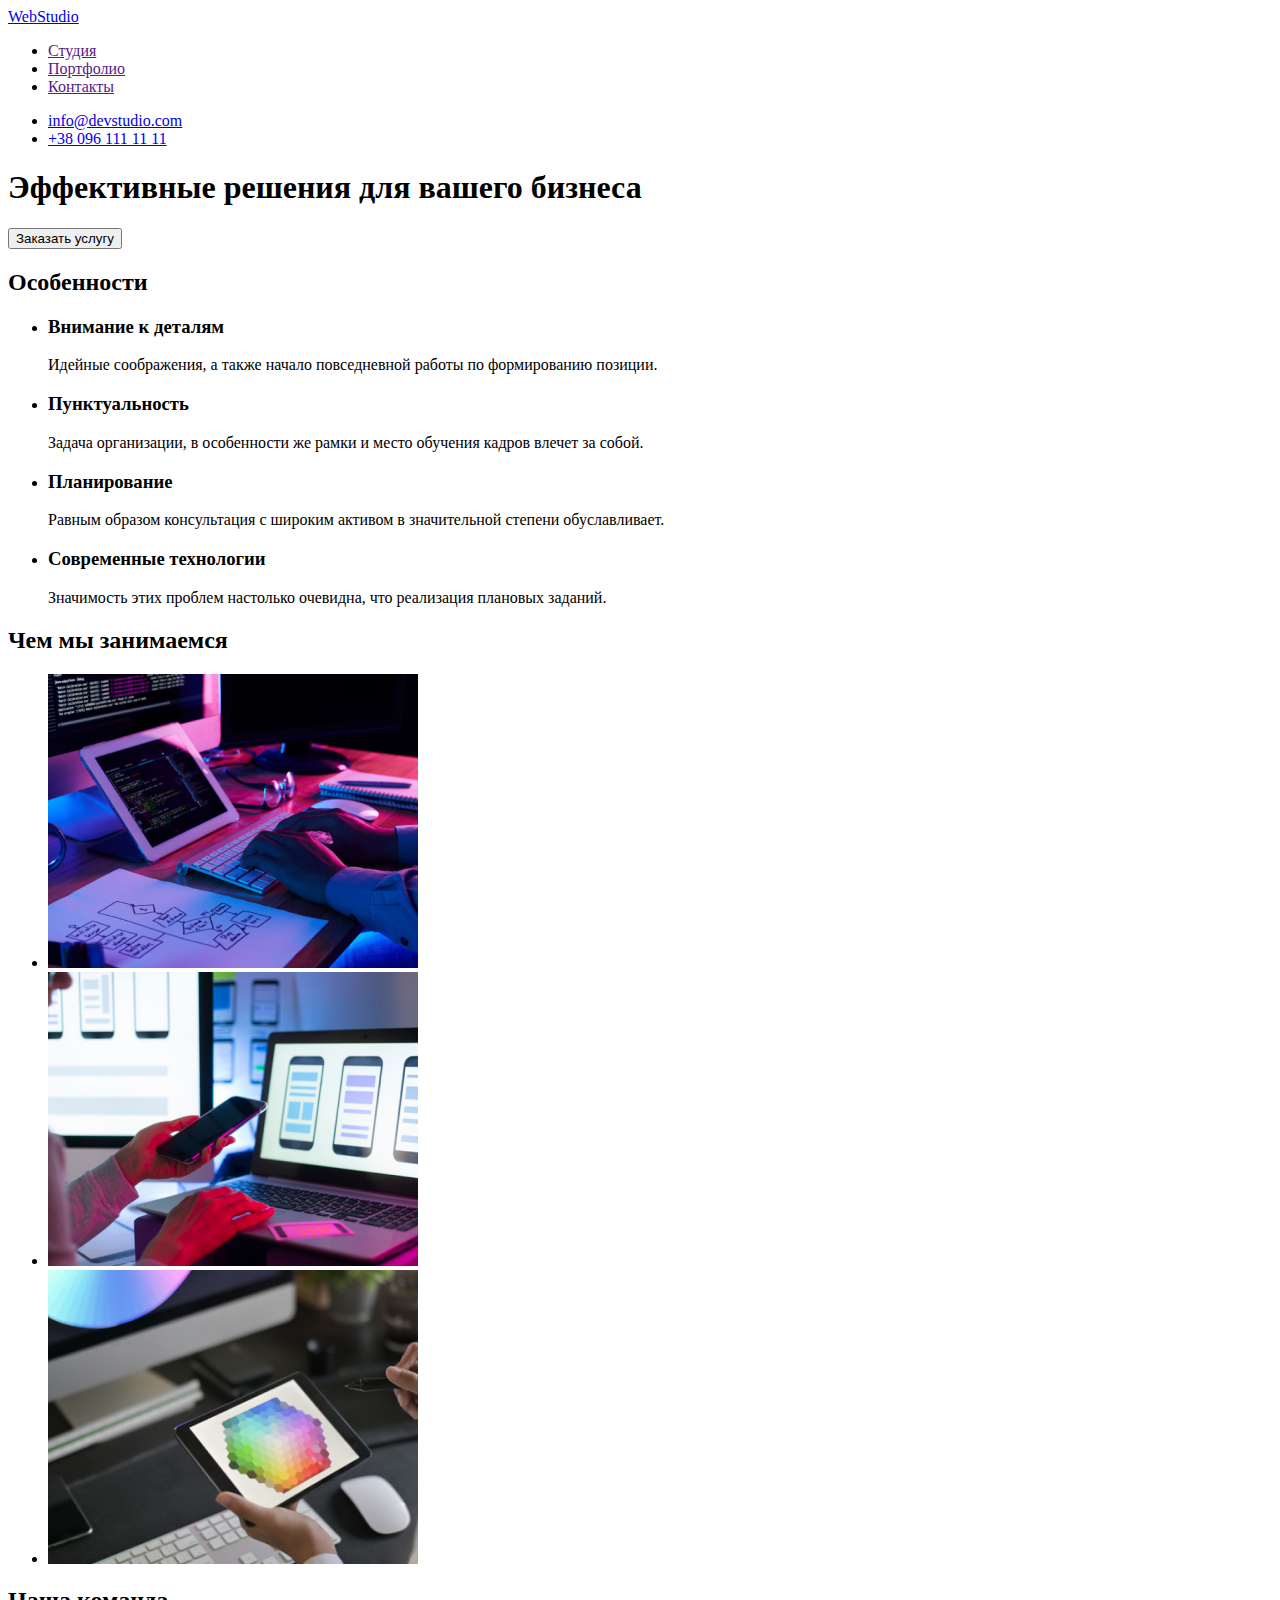
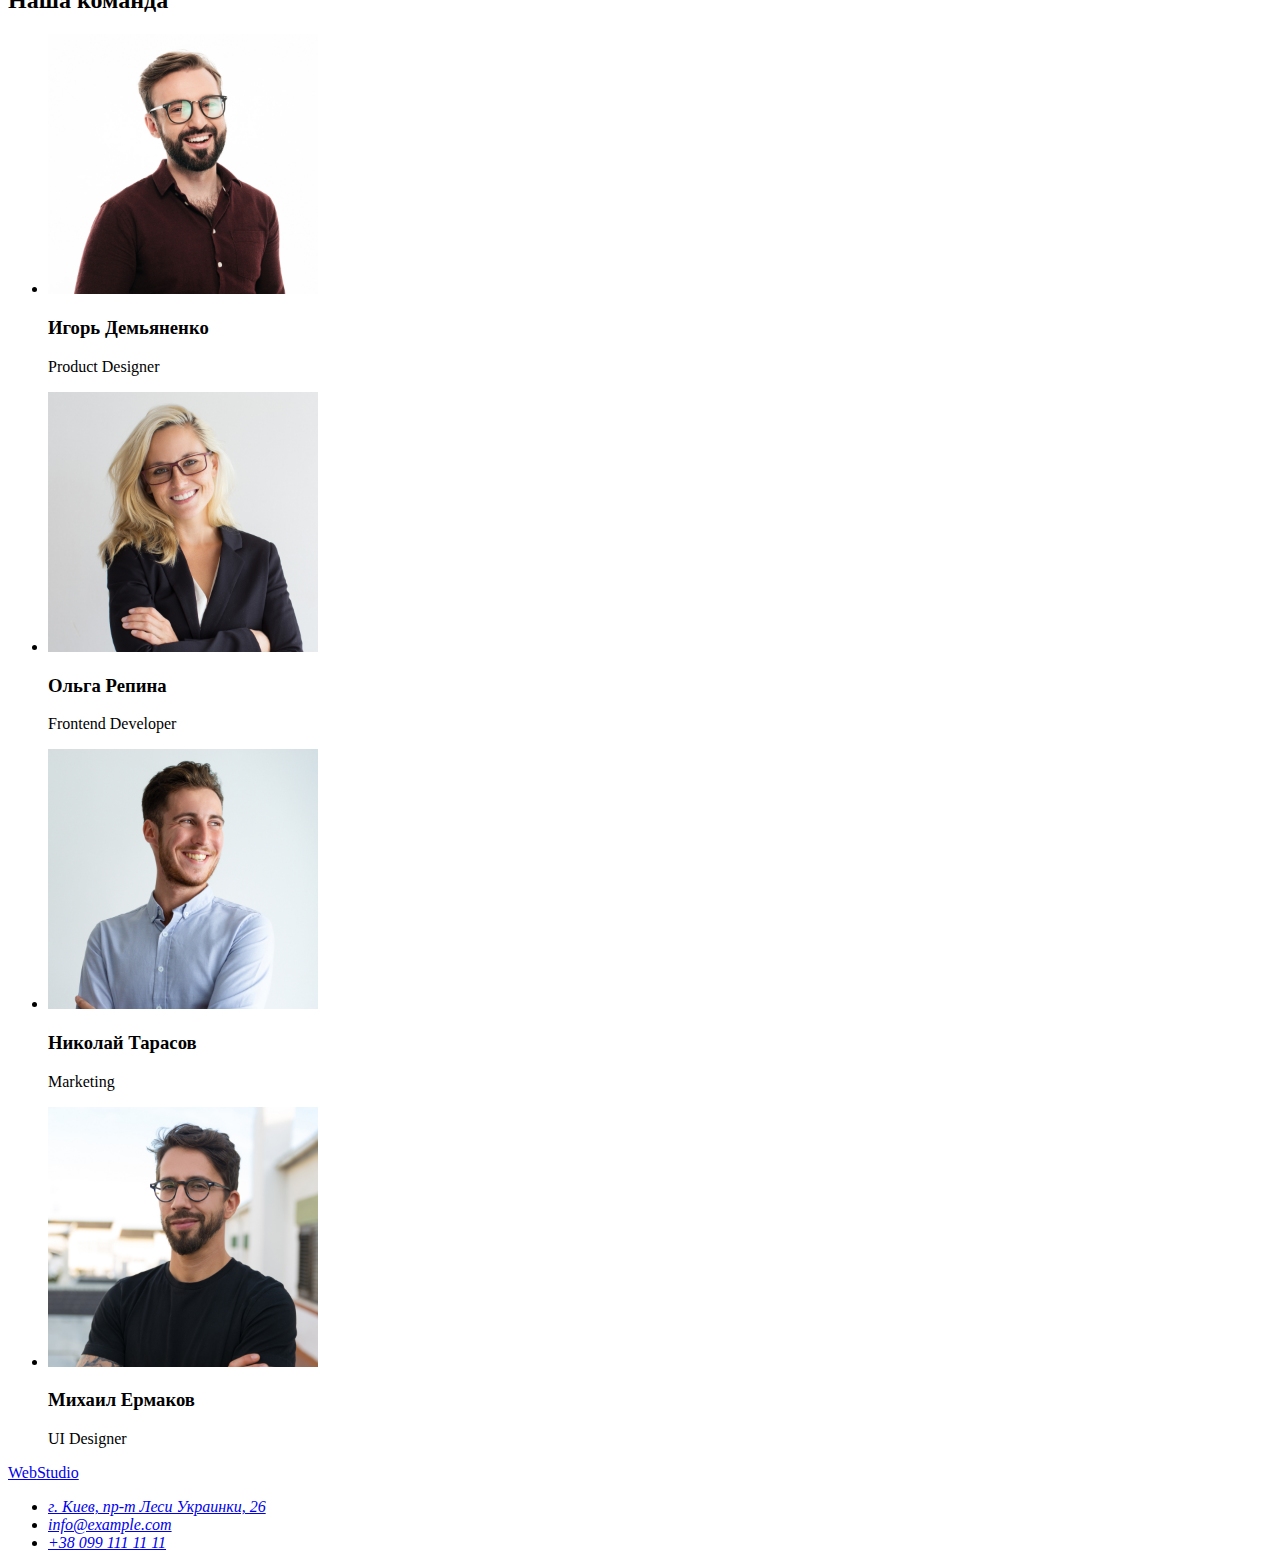
==== index.html @ efbd36a2 "hw-01" ====
<!DOCTYPE html>
<html lang="ru">
  <head>
    <meta charset="UTF-8" />
    <meta name="viewport" content="width=device-width, initial-scale=1.0" />
    <title lang="en">WebStudio</title>
  </head>
  <body>
    <!--Шапка сайта-->
    <header>
      <nav>
        <a href="./index.html" title="Логотип компании" aria-label="логотип студии" lang="en"><span>Web</span>Studio</a>

        <ul>
          <li><a href="">Студия</a></li>
          <li><a href="">Портфолио</a></li>
          <li><a href="">Контакты</a></li>
        </ul>
      </nav>

      <ul>
        <li><a href="mailto:info@devstudio.com">info@devstudio.com</a></li>
        <li><a href="tel:+380961111111">+38 096 111 11 11</a></li>
      </ul>
    </header>

    <!--Основной контент-->
    <main>
      <!--Приветствие-->
      <section>
        <h1>Эффективные решения для вашего бизнеса</h1>
        <button type="button">Заказать услугу</button>
      </section>

      <!--Особенности-->
      <section>
        <h2>Особенности</h2>
        <ul>
          <li>
            <h3>Внимание к деталям</h3>
            <p>Идейные соображения, а также начало повседневной работы по формированию позиции.</p>
          </li>
          <li>
            <h3>Пунктуальность</h3>
            <p>Задача организации, в особенности же рамки и место обучения кадров влечет за собой.</p>
          </li>
          <li>
            <h3>Планирование</h3>
            <p>Равным образом консультация с широким активом в значительной степени обуславливает.</p>
          </li>
          <li>
            <h3>Современные технологии</h3>
            <p>Значимость этих проблем настолько очевидна, что реализация плановых заданий.</p>
          </li>
        </ul>
      </section>

      <!--Чем мы занимаемся-->
      <section>
        <h2>Чем мы занимаемся</h2>

        <ul>
          <li>
            <img src="./images/box-1.jpg" title="Програмирование" alt="Фото програмирование" width="370" height="294" />
          </li>

          <li>
            <img src="./images/box-2.jpg" title="Разработка мобильних приложений" alt="Фото мобильние приложения" width="370" height="294" />
          </li>

          <li>
            <img src="./images/box-3.jpg" title="Разработка дизайну приложений" alt="Фото дизайн приложений" width="370" height="294" />
          </li>
        </ul>
      </section>
      <!--Наша команда-->
      <section>
        <h2>Наша команда</h2>
        <ul>
          <li>
            <img
              src="./images/img-1.jpg"
              title="Игорь Демьяненко"
              alt="Фото Игорь Демьяненко"
              aria-label="Игорь Демьяненко"
              width="270"
              height="260"
            />

            <h3>Игорь Демьяненко</h3>
            <p lang="en">Product Designer</p>
          </li>

          <li>
            <img src="./images/img-2.jpg" title="Ольга Репина" alt="Фото Ольга Репина" aria-label="Ольга Репина" width="270" height="260" />
            <h3>Ольга Репина</h3>
            <p lang="en">Frontend Developer</p>
          </li>

          <li>
            <img src="./images/img-3.jpg" title="Николай Тарасов" alt="Фото Николай Тарасов" aria-label="Николай Тарасов" width="270" height="260" />
            <h3>Николай Тарасов</h3>
            <p lang="en">Marketing</p>
          </li>

          <li>
            <img src="./images/img-4.jpg" title="Михаил Ермаков" alt="Фото Михаил Ермаков" aria-label="Михаил Ермаков" width="270" height="260" />
            <h3>Михаил Ермаков</h3>
            <p lang="en">UI Designer</p>
          </li>
        </ul>
      </section>
    </main>

    <!--Подвал-->
    <footer>
      <a href="./index.html" title="Логотип компании" aria-label="логотип студии" lang="en"><span>Web</span>Studio</a>

      <address>
        <ul>
          <li>
            <a href="https://goo.gl/maps/MZd4GbBzznk5j25o9" target="_blank"> г. Киев, пр-т Леси Украинки, 26</a>
          </li>
          <li><a href="mailto:info@example.com">info@example.com</a></li>
          <li><a href="tel:+380991111111">+38 099 111 11 11</a></li>
        </ul>
      </address>
    </footer>
  </body>
</html>
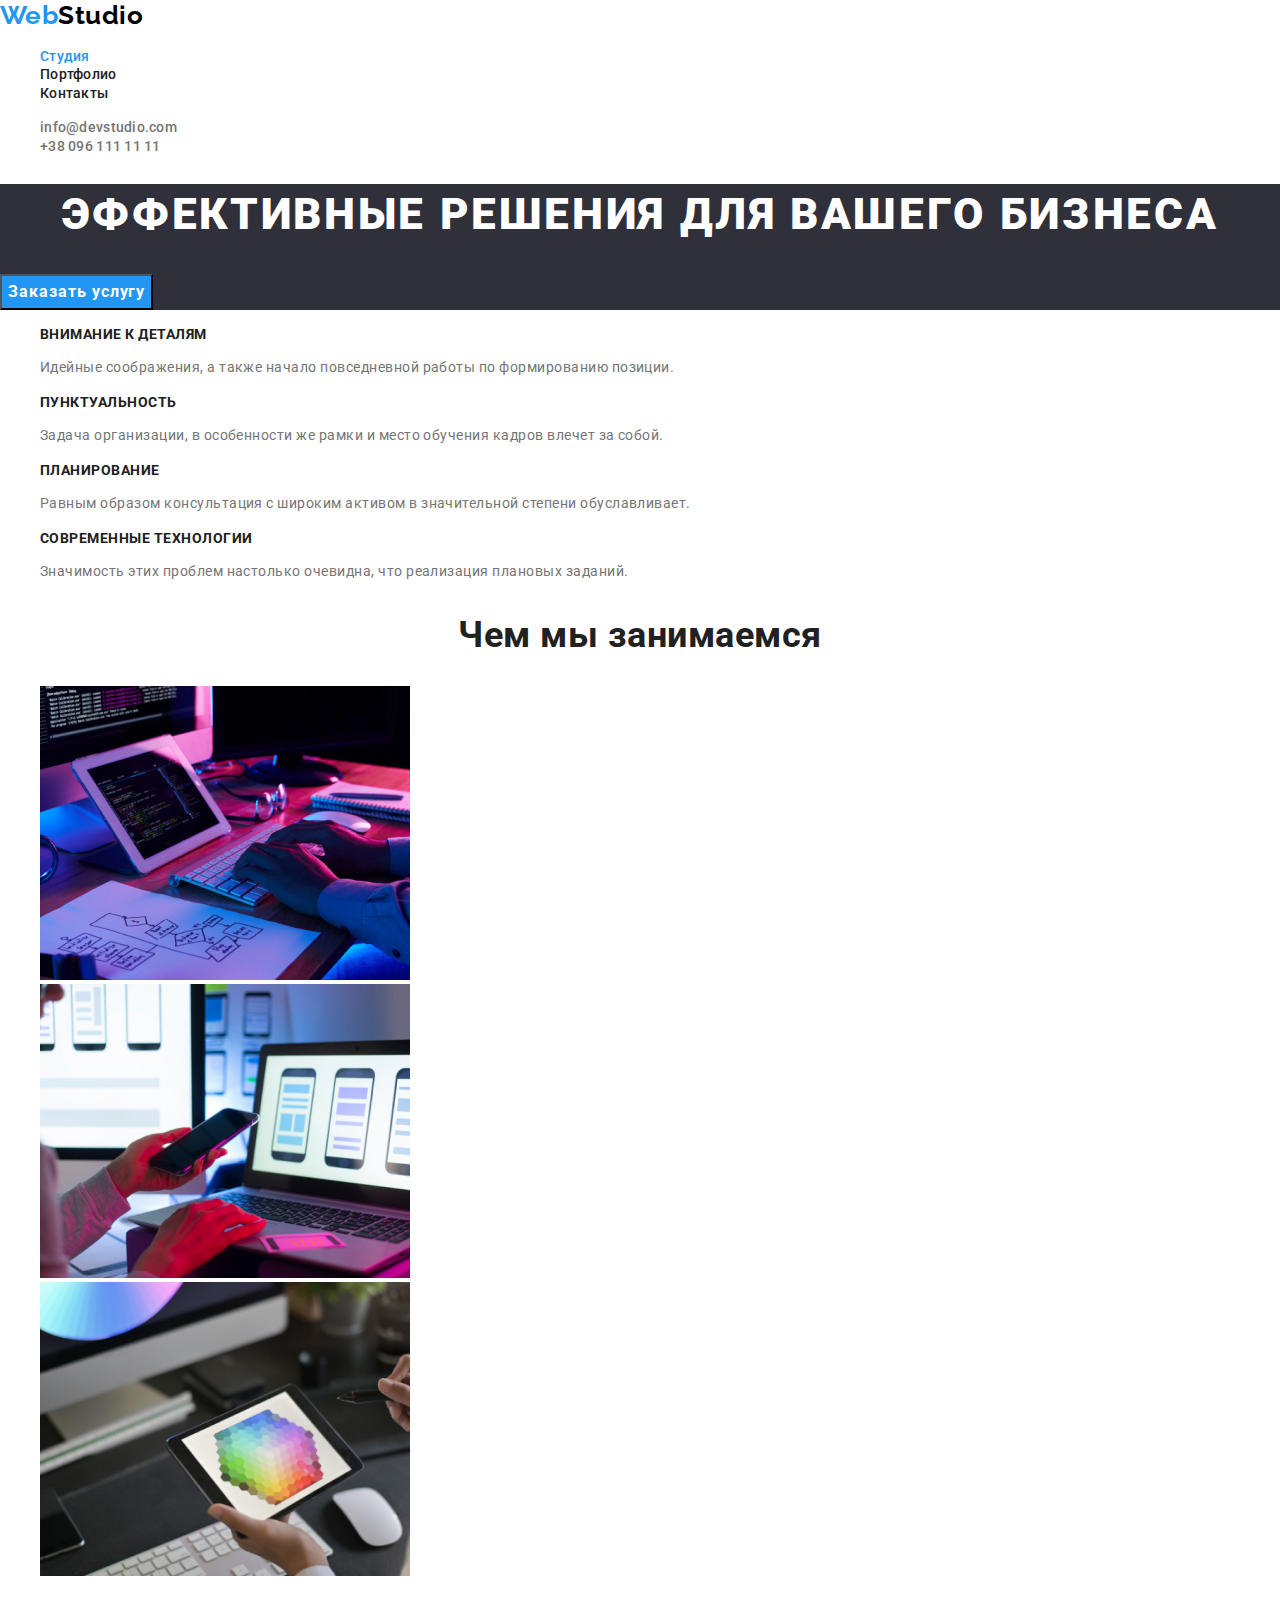
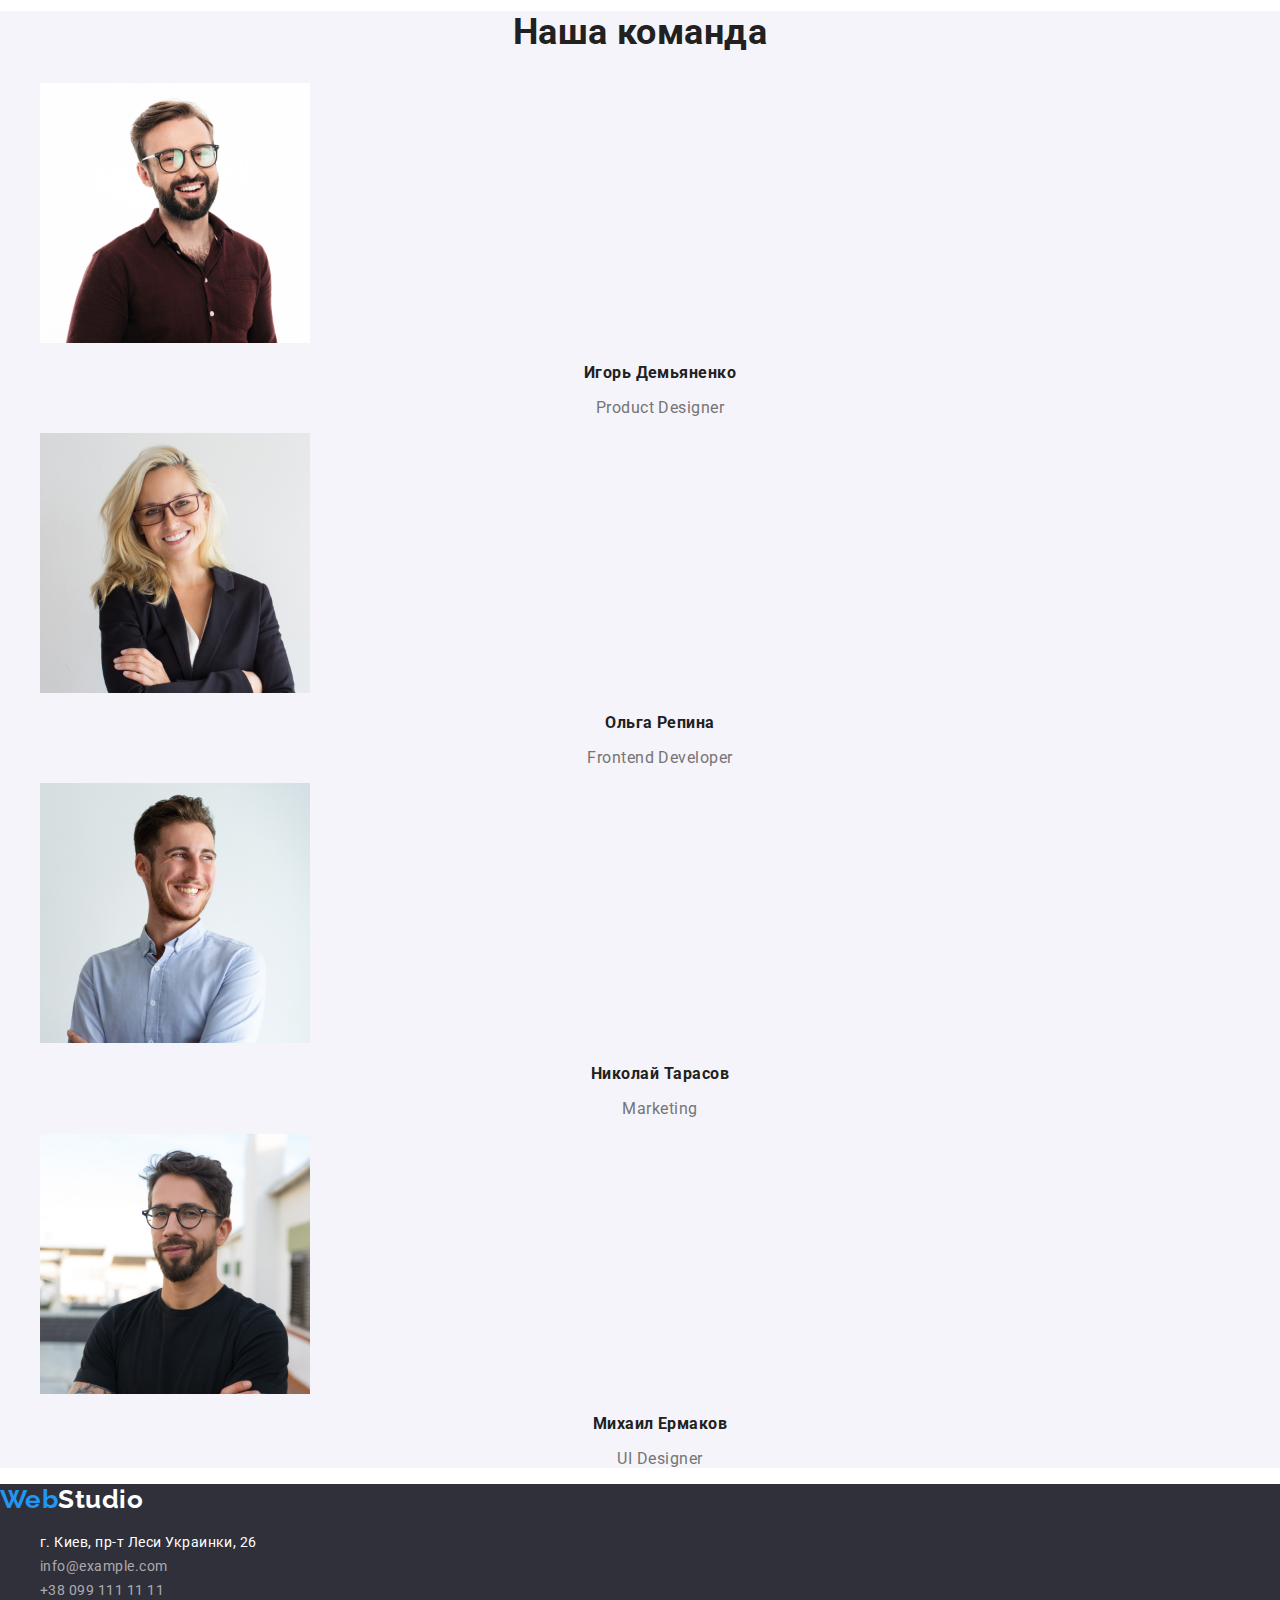
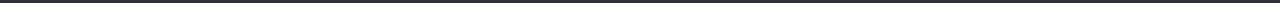
==== commit 639a8b07: "hw-02" ====
--- a/index.html
+++ b/index.html
@@ -4,125 +4,193 @@
     <meta charset="UTF-8" />
     <meta name="viewport" content="width=device-width, initial-scale=1.0" />
     <title lang="en">WebStudio</title>
+    <link href="https://fonts.googleapis.com/css2?family=Raleway:wght@700&family=Roboto:wght@400;500;700;900&display=swap"
+      rel="stylesheet" />
+    <link rel="stylesheet" href="https://cdnjs.cloudflare.com/ajax/libs/modern-normalize/1.0.0/modern-normalize.css" />
+        <link rel="stylesheet" href="./css/styles.css" />
   </head>
-  <body>
-    <!--Шапка сайта-->
-    <header>
-      <nav>
-        <a href="./index.html" title="Логотип компании" aria-label="логотип студии" lang="en"><span>Web</span>Studio</a>
 
-        <ul>
-          <li><a href="">Студия</a></li>
-          <li><a href="">Портфолио</a></li>
-          <li><a href="">Контакты</a></li>
+  <body class="body">
+    <!--Header site-->
+    <header class="header">
+      <nav class="nav">
+        <a class="logo link" href="./index.html" aria-label="вебстудия" lang="en"
+          >Web<span class="logo-text">Studio</span></a
+        >
+
+        <ul class="nav-list list">
+          <li><a class="nav-list-link link current" href="./index.html">Студия</a></li>
+          <li><a class="nav-list-link link" href="./portfolio.html">Портфолио</a></li>
+          <li><a class="nav-list-link link" href="">Контакты</a></li>
         </ul>
       </nav>
 
-      <ul>
-        <li><a href="mailto:info@devstudio.com">info@devstudio.com</a></li>
-        <li><a href="tel:+380961111111">+38 096 111 11 11</a></li>
+      <ul class="header-contact list">
+        <li class="header-contact-item">
+          <a class="header-contact-link link" href="mailto:info@devstudio.com"
+            ><span lang="en">info@devstudio.com</span></a
+          >
+        </li>
+        <li class="header-contact-item">
+          <a class="header-contact-link link" href="tel:+380961111111">+38 096 111 11 11</a>
+        </li>
       </ul>
     </header>
 
-    <!--Основной контент-->
+    <!--Main content-->
     <main>
-      <!--Приветствие-->
-      <section>
-        <h1>Эффективные решения для вашего бизнеса</h1>
-        <button type="button">Заказать услугу</button>
+      <!--Hero-->
+      <section class="hero">
+        <h1 class="hero-title">Эффективные решения для вашего бизнеса</h1>
+        <button class="hero-button" type="button">Заказать услугу</button>
       </section>
 
       <!--Особенности-->
-      <section>
-        <h2>Особенности</h2>
-        <ul>
-          <li>
-            <h3>Внимание к деталям</h3>
-            <p>Идейные соображения, а также начало повседневной работы по формированию позиции.</p>
+      <section class="features">
+        <h2 hidden>Особенности</h2>
+        <ul class="features-list list">
+          <li class="features-list-item">
+            <h3 class="features-list-title">Внимание к деталям</h3>
+            <p class="features-list-text">
+              Идейные соображения, а также начало повседневной работы по формированию позиции.
+            </p>
           </li>
-          <li>
-            <h3>Пунктуальность</h3>
-            <p>Задача организации, в особенности же рамки и место обучения кадров влечет за собой.</p>
+          <li class="features-list-item">
+            <h3 class="features-list-title">Пунктуальность</h3>
+            <p class="features-list-text">
+              Задача организации, в особенности же рамки и место обучения кадров влечет за собой.
+            </p>
           </li>
-          <li>
-            <h3>Планирование</h3>
-            <p>Равным образом консультация с широким активом в значительной степени обуславливает.</p>
+          <li class="features-list-item">
+            <h3 class="features-list-title">Планирование</h3>
+            <p class="features-list-text">
+              Равным образом консультация с широким активом в значительной степени обуславливает.
+            </p>
           </li>
-          <li>
-            <h3>Современные технологии</h3>
-            <p>Значимость этих проблем настолько очевидна, что реализация плановых заданий.</p>
+          <li class="features-list-item">
+            <h3 class="features-list-title">Современные технологии</h3>
+            <p class="features-list-text">
+              Значимость этих проблем настолько очевидна, что реализация плановых заданий.
+            </p>
           </li>
         </ul>
       </section>
 
       <!--Чем мы занимаемся-->
-      <section>
-        <h2>Чем мы занимаемся</h2>
+      <section class="work">
+        <h2 class="work-title">Чем мы занимаемся</h2>
 
-        <ul>
-          <li>
-            <img src="./images/box-1.jpg" title="Програмирование" alt="Фото програмирование" width="370" height="294" />
+        <ul class="work-list list">
+          <li class="work-list-item">
+            <img
+              class="work-list-item-img"
+              src="./images/main/box-1.jpg"
+              alt="Фото програмирование"
+              width="370"
+              height="294"
+            />
           </li>
 
-          <li>
-            <img src="./images/box-2.jpg" title="Разработка мобильних приложений" alt="Фото мобильние приложения" width="370" height="294" />
+          <li class="work-list-item">
+            <img
+              class="work-list-item-img"
+              src="./images/main/box-2.jpg"
+              alt="Фото мобильние приложения"
+              width="370"
+              height="294"
+            />
           </li>
 
-          <li>
-            <img src="./images/box-3.jpg" title="Разработка дизайну приложений" alt="Фото дизайн приложений" width="370" height="294" />
+          <li class="work-list-item">
+            <img
+              class="work-list-item-img"
+              src="./images/main/box-3.jpg"
+              alt="Фото дизайн приложений"
+              width="370"
+              height="294"
+            />
           </li>
         </ul>
       </section>
-      <!--Наша команда-->
-      <section>
-        <h2>Наша команда</h2>
-        <ul>
-          <li>
+      <!--Our team-->
+      <section class="team">
+        <h2 class="team-title">Наша команда</h2>
+        <ul class="team-list list">
+          <li class="team-list-item">
             <img
-              src="./images/img-1.jpg"
-              title="Игорь Демьяненко"
+              class="team-list-item-img"
+              src="./images/main/img-1.jpg"
               alt="Фото Игорь Демьяненко"
               aria-label="Игорь Демьяненко"
               width="270"
               height="260"
             />
-
-            <h3>Игорь Демьяненко</h3>
-            <p lang="en">Product Designer</p>
+            <h3 class="team-list-item-title">Игорь Демьяненко</h3>
+            <p class="team-list-item-text" lang="en">Product Designer</p>
           </li>
 
-          <li>
-            <img src="./images/img-2.jpg" title="Ольга Репина" alt="Фото Ольга Репина" aria-label="Ольга Репина" width="270" height="260" />
-            <h3>Ольга Репина</h3>
-            <p lang="en">Frontend Developer</p>
+          <li class="team-list-item">
+            <img
+              class="team-list-item-img"
+              src="./images/main/img-2.jpg"
+              alt="Фото Ольга Репина"
+              aria-label="Ольга Репина"
+              width="270"
+              height="260"
+            />
+            <h3 class="team-list-item-title">Ольга Репина</h3>
+            <p class="team-list-item-text" lang="en">Frontend Developer</p>
           </li>
 
-          <li>
-            <img src="./images/img-3.jpg" title="Николай Тарасов" alt="Фото Николай Тарасов" aria-label="Николай Тарасов" width="270" height="260" />
-            <h3>Николай Тарасов</h3>
-            <p lang="en">Marketing</p>
+          <li class="team-list-item">
+            <img
+              class="team-list-item-img"
+              src="./images/main/img-3.jpg"
+              alt="Фото Николай Тарасов"
+              aria-label="Николай Тарасов"
+              width="270"
+              height="260"
+            />
+            <h3 class="team-list-item-title">Николай Тарасов</h3>
+            <p class="team-list-item-text" lang="en">Marketing</p>
           </li>
 
-          <li>
-            <img src="./images/img-4.jpg" title="Михаил Ермаков" alt="Фото Михаил Ермаков" aria-label="Михаил Ермаков" width="270" height="260" />
-            <h3>Михаил Ермаков</h3>
-            <p lang="en">UI Designer</p>
+          <li class="team-list-item">
+            <img
+              class="team-list-item-img"
+              src="./images/main/img-4.jpg"
+              alt="Фото Михаил Ермаков"
+              aria-label="Михаил Ермаков"
+              width="270"
+              height="260"
+            />
+            <h3 class="team-list-item-title">Михаил Ермаков</h3>
+            <p class="team-list-item-text" lang="en">UI Designer</p>
           </li>
         </ul>
       </section>
     </main>
 
-    <!--Подвал-->
-    <footer>
-      <a href="./index.html" title="Логотип компании" aria-label="логотип студии" lang="en"><span>Web</span>Studio</a>
+    <!--Footer-->
 
-      <address>
-        <ul>
-          <li>
-            <a href="https://goo.gl/maps/MZd4GbBzznk5j25o9" target="_blank"> г. Киев, пр-т Леси Украинки, 26</a>
+    <footer class="footer">
+      <a class="logo link" href="./index.html" aria-label="вебстудия" lang="en"
+        >Web<span class="logo-text">Studio</span></a
+      >
+
+      <address class="address">
+        <ul class="address-list list">
+          <li class="address-list-item">
+            <a class="address-map link" href="https://goo.gl/maps/MZd4GbBzznk5j25o9" target="_blank">
+              г. Киев, пр-т Леси Украинки, 26</a
+            >
           </li>
-          <li><a href="mailto:info@example.com">info@example.com</a></li>
-          <li><a href="tel:+380991111111">+38 099 111 11 11</a></li>
+          <li class="address-list-item">
+            <a class="address-list-link link" href="mailto:info@example.com">info@example.com</a>
+          </li>
+          <li class="address-list-item">
+            <a class="address-list-link link" href="tel:+380991111111">+38 099 111 11 11</a>
+          </li>
         </ul>
       </address>
     </footer>
--- a/css/styles.css
+++ b/css/styles.css
@@ -0,0 +1,239 @@
+/*переменние*/
+:root {
+  --main-font-family: "Roboto", sans-serif;
+  --secondary-font-family: "Raleway", sans-serif;
+  --primary-text-color: #212121;
+  --secondary-text-color: #757575;
+  --accent-color: #2196f3;
+}
+/*----------------------------------------------------------*/
+/*======  INDEX  ======*/
+/*----------------------------------------------------------*/
+/*======  MAIN  ======*/
+/*общие стили*/
+.body {
+  font-family: var(--main-font-family);
+  letter-spacing: 0.03em;
+}
+/*скриваю точки списка*/
+.list {
+  list-style: none;
+}
+/*нижнее подчеркивание ссилок*/
+.link {
+  text-decoration: none;
+}
+/*текст тега адрес*/
+.address {
+  font-style: normal;
+}
+/*текущая страница*/
+.nav-list-link.current {
+  color: var(--accent-color);
+}
+/*Фон Героя и Футер*/
+.hero,
+.footer {
+  background-color: #2f303a;
+}
+/*======  END MAIN  ======*/
+/*----------------------------------------------------------*/
+/*======  HEADER  ======*/
+/*Стилизация логотипа*/
+/*Логотип шрифт цвет*/
+.logo {
+  font-family: var(--secondary-font-family);
+  font-weight: 700;
+  font-size: 26px;
+  line-height: 1.192;
+
+  color: #2196f3;
+}
+/*Цвет для текста логотипа в шапке*/
+.logo .logo-text {
+  color: #000000;
+}
+/*общие стили*/
+.nav-list-link,
+.header-contact-link {
+  font-weight: 500;
+  font-size: 14px;
+  line-height: 1.143;
+  letter-spacing: 0.02em;
+
+  color: var(--primary-text-color);
+}
+/*цвет текста контактов*/
+.header-contact-link {
+  color: var(--secondary-text-color);
+}
+/*активное состояние елементов*/
+.nav-list-link:hover,
+.header-contact-link:hover,
+.nav-list-link:focus,
+.header-contact-link:focus {
+  color: var(--accent-color);
+}
+/*======  END HEADER  ======*/
+/*----------------------------------------------------------*/
+/*======  MAIN  ======*/
+/*----------------------------------------------------------*/
+/*======  HERO  ======*/
+/*Заголовок Hero*/
+.hero-title {
+  font-weight: 900;
+  font-size: 44px;
+  line-height: 1.364;
+
+  text-align: center;
+  letter-spacing: 0.06em;
+  text-transform: uppercase;
+
+  color: #ffffff;
+}
+/*Кнопка Hero*/
+.hero-button {
+  font-family: var(--main-font-family);
+  font-style: normal;
+  font-weight: 700;
+  font-size: 16px;
+  line-height: 1.875;
+
+  text-align: center;
+  letter-spacing: 0.06em;
+
+  color: #ffffff;
+  background-color: var(--accent-color);
+}
+/*======  END HERO  ======*/
+/*----------------------------------------------------------*/
+/*======  FEATURES  ======*/
+/*заголовок*/
+.features-list-title {
+  font-weight: 700;
+  font-size: 14px;
+  line-height: 1.143;
+
+  text-transform: uppercase;
+
+  color: var(--primary-text-color);
+}
+/*текст*/
+.features-list-text {
+  font-size: 14px;
+  line-height: 1.714;
+
+  color: var(--secondary-text-color);
+}
+/*======  END FEATURES  ======*/
+/*----------------------------------------------------------*/
+/*======  WORK  ======*/
+.work-title {
+  font-weight: 700;
+  font-size: 36px;
+  line-height: 1.167;
+  text-align: center;
+
+  color: var(--primary-text-color);
+}
+/*======  END WORK  ======*/
+/*----------------------------------------------------------*/
+/*======  TEAM  ======*/
+/*общие стили*/
+.team {
+  background-color: #f5f4fa;
+}
+/*заголовок секции*/
+.team-title {
+  font-weight: 700;
+  font-size: 36px;
+  line-height: 1.167;
+  text-align: center;
+
+  color: var(--primary-text-color);
+}
+/*общие стили + цвет текста заголовка команди*/
+.team-list-item-title,
+.team-list-item-text {
+  font-size: 16px;
+  line-height: 1.188;
+
+  text-align: center;
+
+  color: var(--primary-text-color);
+}
+/*цвет текста команди*/
+.team-list-item-text {
+  color: var(--secondary-text-color);
+}
+/*======  END TEAM  ======*/
+/*----------------------------------------------------------*/
+/*======  END MAIN  ======*/
+/*----------------------------------------------------------*/
+/*======  FOOTER  ======*/
+/*общие стили*/
+.address-map,
+.address-list-link {
+  font-size: 14px;
+  line-height: 1.714;
+
+  color: rgba(255, 255, 255, 0.6);
+}
+/*цвет для адреса с указанием места*/
+.address-map {
+  color: #ffffff;
+}
+/*Цвет для текста логотипа в футере*/
+.footer .logo-text {
+  color: #ffffff;
+}
+/*активное состояние елементов*/
+.address-map:hover,
+.address-list-link:hover,
+.address-map:focus,
+.address-list-link:focus {
+  color: var(--accent-color);
+}
+/*======  END FOOTER  ======*/
+
+/*----------------------------------------------------------*/
+
+/*======  PORTFOLIO  ======*/
+
+/*стилизация кнопок фильтров*/
+.portfolio-filter-btn {
+  font-family: var(--main-font-family);
+  font-style: normal;
+  font-weight: 500;
+  font-size: 16px;
+  line-height: 1.625;
+
+  text-align: center;
+
+  background-color: #f5f4fa;
+  color: var(--primary-text-color);
+}
+/*активное состояние кнопок фильтра*/
+.portfolio-filter-btn:hover,
+.portfolio-filter-btn:focus {
+  background-color: var(--accent-color);
+  color: #ffffff;
+}
+/*стилизация заголовков проектов*/
+.portfolio-project-title {
+  font-weight: 700;
+  font-size: 18px;
+  line-height: 2;
+
+  letter-spacing: 0.06em;
+
+  color: var(--primary-text-color);
+}
+/*стилизация текcтов проектов*/
+.portfolio-project-text {
+  font-size: 16px;
+  line-height: 1.875;
+
+  color: var(--secondary-text-color);
+}
+/*======  END PORTFOLIO  ======*/
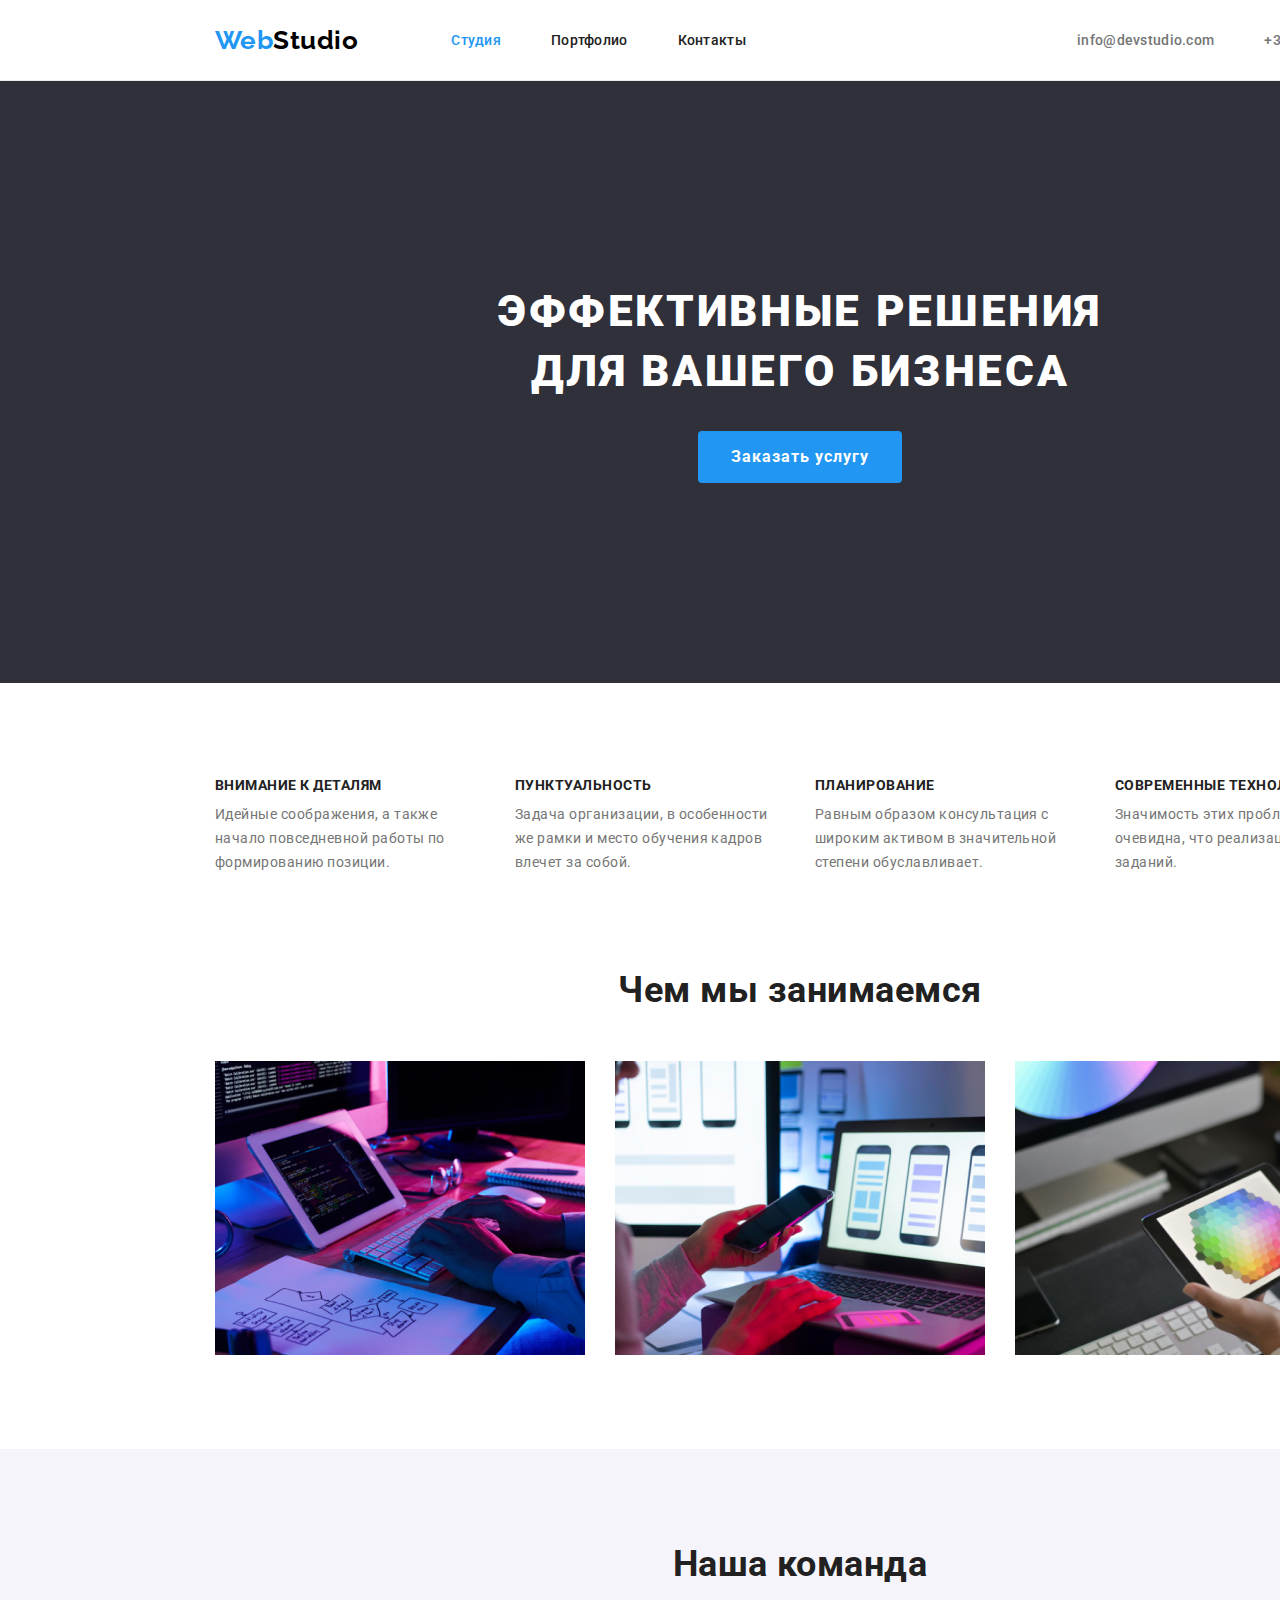
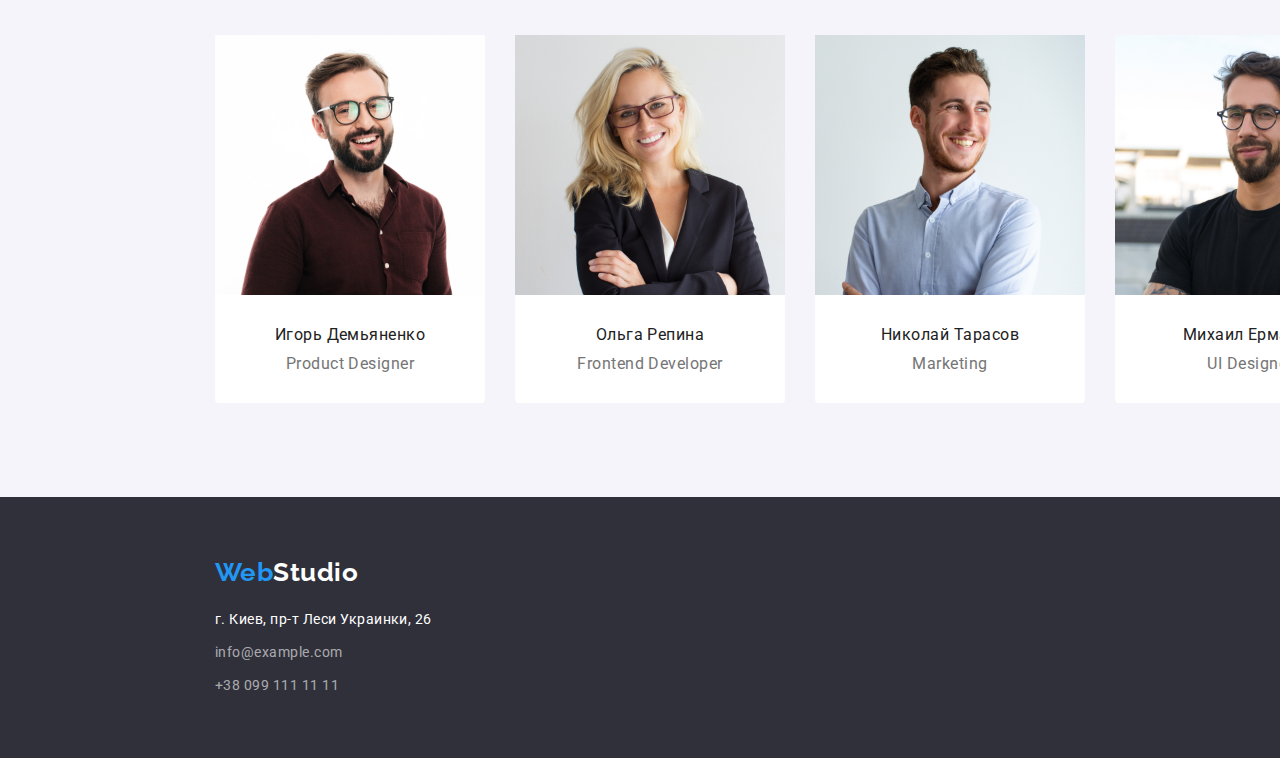
==== commit 1b70b08e: "hw-03" ====
--- a/index.html
+++ b/index.html
@@ -4,195 +4,217 @@
     <meta charset="UTF-8" />
     <meta name="viewport" content="width=device-width, initial-scale=1.0" />
     <title lang="en">WebStudio</title>
-    <link href="https://fonts.googleapis.com/css2?family=Raleway:wght@700&family=Roboto:wght@400;500;700;900&display=swap"
-      rel="stylesheet" />
     <link rel="stylesheet" href="https://cdnjs.cloudflare.com/ajax/libs/modern-normalize/1.0.0/modern-normalize.css" />
-        <link rel="stylesheet" href="./css/styles.css" />
+    <link
+      href="https://fonts.googleapis.com/css2?family=Raleway:wght@700&family=Roboto:wght@400;500;700;900&display=swap"
+      rel="stylesheet"
+    />
+    <link rel="stylesheet" href="./css/styles.css" />
   </head>
 
   <body class="body">
     <!--Header site-->
     <header class="header">
-      <nav class="nav">
-        <a class="logo link" href="./index.html" aria-label="вебстудия" lang="en"
-          >Web<span class="logo-text">Studio</span></a
-        >
-
-        <ul class="nav-list list">
-          <li><a class="nav-list-link link current" href="./index.html">Студия</a></li>
-          <li><a class="nav-list-link link" href="./portfolio.html">Портфолио</a></li>
-          <li><a class="nav-list-link link" href="">Контакты</a></li>
+      <div class="container flexbox">
+        <nav class="nav flexbox">
+          <a class="logo link" href="./index.html" aria-label="вебстудия" lang="en"
+            >Web<span class="logo-text">Studio</span></a
+          >
+
+          <ul class="nav-list list flexbox">
+            <li class="nav-list-item"><a class="nav-list-link link current" href="./index.html">Студия</a></li>
+            <li class="nav-list-item"><a class="nav-list-link link" href="./portfolio.html">Портфолио</a></li>
+            <li class="nav-list-item"><a class="nav-list-link link" href="">Контакты</a></li>
+          </ul>
+        </nav>
+
+        <ul class="header-contact list flexbox">
+          <li class="header-contact-item">
+            <a class="header-contact-link link" href="mailto:info@devstudio.com"
+              ><span lang="en">info@devstudio.com</span></a
+            >
+          </li>
+          <li class="header-contact-item">
+            <a class="header-contact-link link" href="tel:+380961111111">+38 096 111 11 11</a>
+          </li>
         </ul>
-      </nav>
-
-      <ul class="header-contact list">
-        <li class="header-contact-item">
-          <a class="header-contact-link link" href="mailto:info@devstudio.com"
-            ><span lang="en">info@devstudio.com</span></a
-          >
-        </li>
-        <li class="header-contact-item">
-          <a class="header-contact-link link" href="tel:+380961111111">+38 096 111 11 11</a>
-        </li>
-      </ul>
+      </div>
     </header>
 
     <!--Main content-->
     <main>
       <!--Hero-->
       <section class="hero">
-        <h1 class="hero-title">Эффективные решения для вашего бизнеса</h1>
-        <button class="hero-button" type="button">Заказать услугу</button>
+        <div class="container">
+          <h1 class="hero-title">Эффективные решения для вашего бизнеса</h1>
+          <button class="hero-button" type="button">Заказать услугу</button>
+        </div>
       </section>
 
       <!--Особенности-->
       <section class="features">
-        <h2 hidden>Особенности</h2>
-        <ul class="features-list list">
-          <li class="features-list-item">
-            <h3 class="features-list-title">Внимание к деталям</h3>
-            <p class="features-list-text">
-              Идейные соображения, а также начало повседневной работы по формированию позиции.
-            </p>
-          </li>
-          <li class="features-list-item">
-            <h3 class="features-list-title">Пунктуальность</h3>
-            <p class="features-list-text">
-              Задача организации, в особенности же рамки и место обучения кадров влечет за собой.
-            </p>
-          </li>
-          <li class="features-list-item">
-            <h3 class="features-list-title">Планирование</h3>
-            <p class="features-list-text">
-              Равным образом консультация с широким активом в значительной степени обуславливает.
-            </p>
-          </li>
-          <li class="features-list-item">
-            <h3 class="features-list-title">Современные технологии</h3>
-            <p class="features-list-text">
-              Значимость этих проблем настолько очевидна, что реализация плановых заданий.
-            </p>
-          </li>
-        </ul>
+        <div class="container">
+          <h2 class="visually-hidden">Особенности</h2>
+          <ul class="features-list list flexbox">
+            <li class="features-list-item">
+              <h3 class="features-list-title">Внимание к деталям</h3>
+              <p class="features-list-text">
+                Идейные соображения, а также начало повседневной работы по формированию позиции.
+              </p>
+            </li>
+            <li class="features-list-item">
+              <h3 class="features-list-title">Пунктуальность</h3>
+              <p class="features-list-text">
+                Задача организации, в особенности же рамки и место обучения кадров влечет за собой.
+              </p>
+            </li>
+            <li class="features-list-item">
+              <h3 class="features-list-title">Планирование</h3>
+              <p class="features-list-text">
+                Равным образом консультация с широким активом в значительной степени обуславливает.
+              </p>
+            </li>
+            <li class="features-list-item">
+              <h3 class="features-list-title">Современные технологии</h3>
+              <p class="features-list-text">
+                Значимость этих проблем настолько очевидна, что реализация плановых заданий.
+              </p>
+            </li>
+          </ul>
+        </div>
       </section>
 
       <!--Чем мы занимаемся-->
       <section class="work">
-        <h2 class="work-title">Чем мы занимаемся</h2>
-
-        <ul class="work-list list">
-          <li class="work-list-item">
-            <img
-              class="work-list-item-img"
-              src="./images/main/box-1.jpg"
-              alt="Фото програмирование"
-              width="370"
-              height="294"
-            />
-          </li>
-
-          <li class="work-list-item">
-            <img
-              class="work-list-item-img"
-              src="./images/main/box-2.jpg"
-              alt="Фото мобильние приложения"
-              width="370"
-              height="294"
-            />
-          </li>
-
-          <li class="work-list-item">
-            <img
-              class="work-list-item-img"
-              src="./images/main/box-3.jpg"
-              alt="Фото дизайн приложений"
-              width="370"
-              height="294"
-            />
-          </li>
-        </ul>
+        <div class="container">
+          <h2 class="work-title">Чем мы занимаемся</h2>
+
+          <ul class="work-list list flexbox">
+            <li class="work-list-item">
+              <img
+                class="work-list-item-img"
+                src="./images/main/box-1.jpg"
+                alt="Фото програмирование"
+                width="370"
+                height="294"
+              />
+            </li>
+
+            <li class="work-list-item">
+              <img
+                class="work-list-item-img"
+                src="./images/main/box-2.jpg"
+                alt="Фото мобильние приложения"
+                width="370"
+                height="294"
+              />
+            </li>
+
+            <li class="work-list-item">
+              <img
+                class="work-list-item-img"
+                src="./images/main/box-3.jpg"
+                alt="Фото дизайн приложений"
+                width="370"
+                height="294"
+              />
+            </li>
+          </ul>
+        </div>
       </section>
       <!--Our team-->
       <section class="team">
-        <h2 class="team-title">Наша команда</h2>
-        <ul class="team-list list">
-          <li class="team-list-item">
-            <img
-              class="team-list-item-img"
-              src="./images/main/img-1.jpg"
-              alt="Фото Игорь Демьяненко"
-              aria-label="Игорь Демьяненко"
-              width="270"
-              height="260"
-            />
-            <h3 class="team-list-item-title">Игорь Демьяненко</h3>
-            <p class="team-list-item-text" lang="en">Product Designer</p>
-          </li>
-
-          <li class="team-list-item">
-            <img
-              class="team-list-item-img"
-              src="./images/main/img-2.jpg"
-              alt="Фото Ольга Репина"
-              aria-label="Ольга Репина"
-              width="270"
-              height="260"
-            />
-            <h3 class="team-list-item-title">Ольга Репина</h3>
-            <p class="team-list-item-text" lang="en">Frontend Developer</p>
-          </li>
-
-          <li class="team-list-item">
-            <img
-              class="team-list-item-img"
-              src="./images/main/img-3.jpg"
-              alt="Фото Николай Тарасов"
-              aria-label="Николай Тарасов"
-              width="270"
-              height="260"
-            />
-            <h3 class="team-list-item-title">Николай Тарасов</h3>
-            <p class="team-list-item-text" lang="en">Marketing</p>
-          </li>
-
-          <li class="team-list-item">
-            <img
-              class="team-list-item-img"
-              src="./images/main/img-4.jpg"
-              alt="Фото Михаил Ермаков"
-              aria-label="Михаил Ермаков"
-              width="270"
-              height="260"
-            />
-            <h3 class="team-list-item-title">Михаил Ермаков</h3>
-            <p class="team-list-item-text" lang="en">UI Designer</p>
-          </li>
-        </ul>
+        <div class="container">
+          <h2 class="team-title">Наша команда</h2>
+          <ul class="team-list list flexbox">
+            <li class="team-list-item">
+              <img
+                class="team-list-img"
+                src="./images/main/img-1.jpg"
+                alt="Фото Игорь Демьяненко"
+                aria-label="Игорь Демьяненко"
+                width="270"
+                height="260"
+              />
+              <div class="team-list-description">
+                <h3 class="team-list-title">Игорь Демьяненко</h3>
+                <p class="team-list-text" lang="en">Product Designer</p>
+              </div>
+            </li>
+
+            <li class="team-list-item">
+              <img
+                class="team-list-img"
+                src="./images/main/img-2.jpg"
+                alt="Фото Ольга Репина"
+                aria-label="Ольга Репина"
+                width="270"
+                height="260"
+              />
+              <div class="team-list-description">
+                <h3 class="team-list-title">Ольга Репина</h3>
+                <p class="team-list-text" lang="en">Frontend Developer</p>
+              </div>
+            </li>
+
+            <li class="team-list-item">
+              <img
+                class="team-list-img"
+                src="./images/main/img-3.jpg"
+                alt="Фото Николай Тарасов"
+                aria-label="Николай Тарасов"
+                width="270"
+                height="260"
+              />
+              <div class="team-list-description">
+                <h3 class="team-list-title">Николай Тарасов</h3>
+                <p class="team-list-text" lang="en">Marketing</p>
+              </div>
+            </li>
+
+            <li class="team-list-item">
+              <img
+                class="team-list-img"
+                src="./images/main/img-4.jpg"
+                alt="Фото Михаил Ермаков"
+                aria-label="Михаил Ермаков"
+                width="270"
+                height="260"
+              />
+              <div class="team-list-description">
+                <h3 class="team-list-title">Михаил Ермаков</h3>
+                <p class="team-list-text" lang="en">UI Designer</p>
+              </div>
+            </li>
+          </ul>
+        </div>
       </section>
     </main>
 
     <!--Footer-->
 
     <footer class="footer">
-      <a class="logo link" href="./index.html" aria-label="вебстудия" lang="en"
-        >Web<span class="logo-text">Studio</span></a
-      >
-
-      <address class="address">
-        <ul class="address-list list">
-          <li class="address-list-item">
-            <a class="address-map link" href="https://goo.gl/maps/MZd4GbBzznk5j25o9" target="_blank">
-              г. Киев, пр-т Леси Украинки, 26</a
-            >
-          </li>
-          <li class="address-list-item">
-            <a class="address-list-link link" href="mailto:info@example.com">info@example.com</a>
-          </li>
-          <li class="address-list-item">
-            <a class="address-list-link link" href="tel:+380991111111">+38 099 111 11 11</a>
-          </li>
-        </ul>
-      </address>
+      <div class="container">
+        <a class="logo link" href="./index.html" aria-label="вебстудия" lang="en"
+          >Web<span class="logo-text">Studio</span></a
+        >
+
+        <address class="address">
+          <ul class="address-list list">
+            <li class="address-list-item">
+              <a class="address-map link" href="https://goo.gl/maps/MZd4GbBzznk5j25o9" target="_blank">
+                г. Киев, пр-т Леси Украинки, 26</a
+              >
+            </li>
+            <li class="address-list-item">
+              <a class="address-list-link link" href="mailto:info@example.com">info@example.com</a>
+            </li>
+            <li class="address-list-item">
+              <a class="address-list-link link" href="tel:+380991111111">+38 099 111 11 11</a>
+            </li>
+          </ul>
+        </address>
+      </div>
     </footer>
   </body>
 </html>
--- a/css/styles.css
+++ b/css/styles.css
@@ -10,12 +10,21 @@
 /*======  INDEX  ======*/
 /*----------------------------------------------------------*/
 /*======  MAIN  ======*/
+/*обнуление паддингов и маржинов*/
+*,
+*::before,
+*::after {
+  padding: 0;
+  margin: 0;
+}
 /*общие стили*/
 .body {
   font-family: var(--main-font-family);
   letter-spacing: 0.03em;
-}
-/*скриваю точки списка*/
+  width: 1600px;
+  margin: 0 auto;
+}
+/*скриваю точки списка + сбрасиваю маржини списков*/
 .list {
   list-style: none;
 }
@@ -23,25 +32,61 @@
 .link {
   text-decoration: none;
 }
-/*текст тега адрес*/
-.address {
-  font-style: normal;
-}
 /*текущая страница*/
 .nav-list-link.current {
   color: var(--accent-color);
 }
-/*Фон Героя и Футер*/
-.hero,
-.footer {
-  background-color: #2f303a;
+
+/*центрирование контента*/
+.container {
+  width: 1200px;
+  margin: 0 auto;
+  padding-right: 15px;
+  padding-left: 15px;
+  /*outline: 2px solid tomato;*/
+}
+/*отступ картинок*/
+img {
+  display: block;
+  max-width: 100%;
+  height: auto;
+}
+.flexbox {
+  display: flex;
+}
+/*все ссилки блочние елементи
+a {
+  display: block;
+}*/
+/*скривание заголовков*/
+.visually-hidden {
+  position: absolute;
+  width: 1px;
+  height: 1px;
+  margin: -1px;
+  border: 0;
+  padding: 0;
+  clip: rect(0, 0, 0, 0);
+  overflow: hidden;
 }
 /*======  END MAIN  ======*/
 /*----------------------------------------------------------*/
 /*======  HEADER  ======*/
+/*линия*/
+.header {
+  background-color: #ffffff;
+  border-bottom: 1px solid #ececec;
+}
+/*правий отступ для елементов списков*/
+.nav-list-item:not(:last-child),
+.header-contact-item:not(:last-child) {
+  margin-right: 50px;
+}
 /*Стилизация логотипа*/
 /*Логотип шрифт цвет*/
 .logo {
+  margin-right: 93px;
+
   font-family: var(--secondary-font-family);
   font-weight: 700;
   font-size: 26px;
@@ -50,12 +95,16 @@
   color: #2196f3;
 }
 /*Цвет для текста логотипа в шапке*/
-.logo .logo-text {
+.logo-text {
   color: #000000;
 }
 /*общие стили*/
 .nav-list-link,
 .header-contact-link {
+  display: block;
+  padding-top: 32px;
+  padding-bottom: 32px;
+
   font-weight: 500;
   font-size: 14px;
   line-height: 1.143;
@@ -74,18 +123,34 @@
 .header-contact-link:focus {
   color: var(--accent-color);
 }
+/*создание флеx-контейнера навигации + правий маржин*/
+.nav {
+  align-items: center;
+  margin-right: auto;
+}
 /*======  END HEADER  ======*/
 /*----------------------------------------------------------*/
 /*======  MAIN  ======*/
 /*----------------------------------------------------------*/
 /*======  HERO  ======*/
+/*Фон Героя + падинги + виравнивание текста*/
+.hero {
+  background-color: #2f303a;
+  padding-top: 200px;
+  padding-bottom: 200px;
+  text-align: center;
+}
+
 /*Заголовок Hero*/
 .hero-title {
+  max-width: 696px;
+  margin: 0 auto;
+  margin-bottom: 30px;
+
   font-weight: 900;
   font-size: 44px;
   line-height: 1.364;
 
-  text-align: center;
   letter-spacing: 0.06em;
   text-transform: uppercase;
 
@@ -93,13 +158,20 @@
 }
 /*Кнопка Hero*/
 .hero-button {
+  display: inline-block;
+  border: 1px solid transparent;
+  border-radius: 4px;
+
+  min-width: 200px;
+
+  padding: 10px 32px;
+
   font-family: var(--main-font-family);
   font-style: normal;
   font-weight: 700;
   font-size: 16px;
   line-height: 1.875;
 
-  text-align: center;
   letter-spacing: 0.06em;
 
   color: #ffffff;
@@ -108,8 +180,23 @@
 /*======  END HERO  ======*/
 /*----------------------------------------------------------*/
 /*======  FEATURES  ======*/
+/*Фон + паддинги секции */
+.features {
+  background-color: #ffffff;
+  padding-top: 94px;
+  padding-bottom: 47px;
+}
+/*ширина елементов списка*/
+.features-list-item {
+  max-width: 270px;
+}
+.features-list-item:not(:last-child) {
+  margin-right: 30px;
+}
 /*заголовок*/
 .features-list-title {
+  margin-bottom: 10px;
+
   font-weight: 700;
   font-size: 14px;
   line-height: 1.143;
@@ -120,6 +207,8 @@
 }
 /*текст*/
 .features-list-text {
+  font-style: normal;
+  font-weight: 400;
   font-size: 14px;
   line-height: 1.714;
 
@@ -128,7 +217,16 @@
 /*======  END FEATURES  ======*/
 /*----------------------------------------------------------*/
 /*======  WORK  ======*/
+/*Фон секции чем ми занимаeмся + паддинги секции*/
+.work {
+  background-color: #ffffff;
+  padding-top: 47px;
+  padding-bottom: 94px;
+}
+/*заголовок*/
 .work-title {
+  margin-bottom: 50px;
+
   font-weight: 700;
   font-size: 36px;
   line-height: 1.167;
@@ -136,15 +234,51 @@
 
   color: var(--primary-text-color);
 }
+/* маржини елементов списка*/
+.work-list-item {
+  margin: 15px;
+  max-width: calc((100% - 30px * 3) / 3);
+}
+/*маржини списка*/
+.work-list {
+  margin: -15px;
+}
 /*======  END WORK  ======*/
 /*----------------------------------------------------------*/
 /*======  TEAM  ======*/
 /*общие стили*/
+/*фон + падинги секции*/
 .team {
   background-color: #f5f4fa;
-}
+  padding-top: 94px;
+  padding-bottom: 94px;
+}
+.team-list {
+  margin: -15px;
+}
+
+.team-list-item {
+  margin: 15px;
+  max-width: calc((100% - 4 * 30px) / 4);
+}
+
+/*нижний паддинг + фон + бордер описание елементов списка*/
+.team-list-description {
+  padding: 30px 0;
+  margin: 0 auto;
+
+  background-color: #ffffff;
+  border-radius: 0px 0px 4px 4px;
+}
+
+/*правий маржин елементов списка
+.team-list-item:not(:last-child) {
+  margin-right: 30px;
+}*/
 /*заголовок секции*/
 .team-title {
+  margin-bottom: 50px;
+
   font-weight: 700;
   font-size: 36px;
   line-height: 1.167;
@@ -153,8 +287,9 @@
   color: var(--primary-text-color);
 }
 /*общие стили + цвет текста заголовка команди*/
-.team-list-item-title,
-.team-list-item-text {
+.team-list-title,
+.team-list-text {
+  font-weight: 400;
   font-size: 16px;
   line-height: 1.188;
 
@@ -162,8 +297,12 @@
 
   color: var(--primary-text-color);
 }
-/*цвет текста команди*/
-.team-list-item-text {
+/*заголовок команди*/
+.team-list-title {
+  margin-bottom: 10px;
+}
+/* текст команди*/
+.team-list-text {
   color: var(--secondary-text-color);
 }
 /*======  END TEAM  ======*/
@@ -171,6 +310,27 @@
 /*======  END MAIN  ======*/
 /*----------------------------------------------------------*/
 /*======  FOOTER  ======*/
+/*Фон футера+паддинг  секции*/
+.footer {
+  background-color: #2f303a;
+  padding-top: 60px;
+  padding-bottom: 60px;
+}
+/*паддинги + нижний маржин логотипа*/
+.footer .logo {
+  display: block;
+  padding: 0;
+  margin-right: 0;
+  margin-bottom: 20px;
+}
+/*нижний маржин елементов адреса*/
+.address-list-item:not(:last-child) {
+  margin-bottom: 9px;
+}
+/*текст тега адрес*/
+.address {
+  font-style: normal;
+}
 /*общие стили*/
 .address-map,
 .address-list-link {
@@ -199,11 +359,29 @@
 /*----------------------------------------------------------*/
 
 /*======  PORTFOLIO  ======*/
-
+/*фон + паддинги секции**/
+.portfolio {
+  background-color: #ffffff;
+  padding-top: 94px;
+  padding-bottom: 94px;
+}
+/*правий маржин кнопок фильтров*/
+.portfolio-filter:not(:last-child) {
+  margin-right: 8px;
+}
+/*виравнивание кнопок фильтров*/
+.portfolio-filter-list {
+  justify-content: center;
+  margin-bottom: 50px;
+}
 /*стилизация кнопок фильтров*/
 .portfolio-filter-btn {
+  display: inline-block;
+  padding: 6px 22px;
+  border: 1px solid transparent;
+  border-radius: 4px;
+
   font-family: var(--main-font-family);
-  font-style: normal;
   font-weight: 500;
   font-size: 16px;
   line-height: 1.625;
@@ -219,8 +397,19 @@
   background-color: var(--accent-color);
   color: #ffffff;
 }
+/*ширина + паддинг + маржин елементов списка*/
+.portfolio-project-item {
+  margin: 15px;
+  max-width: calc((100% - 3 * 30px) / 3);
+}
+/*тип елемента + нижний маржин картинки
+.portfolio-project-img {
+  display: block;
+}*/
 /*стилизация заголовков проектов*/
 .portfolio-project-title {
+  margin-bottom: 4px;
+
   font-weight: 700;
   font-size: 18px;
   line-height: 2;
@@ -236,4 +425,17 @@
 
   color: var(--secondary-text-color);
 }
+/*внутренние отступи описания проектов*/
+.portfolio-project-description {
+  padding: 20px 24px;
+
+  border-right: 1px solid #eeeeee;
+  border-left: 1px solid #eeeeee;
+  border-bottom: 1px solid #eeeeee;
+}
+/*виравнивание елементов списка*/
+.portfolio-project {
+  flex-wrap: wrap;
+  margin: -15px;
+}
 /*======  END PORTFOLIO  ======*/
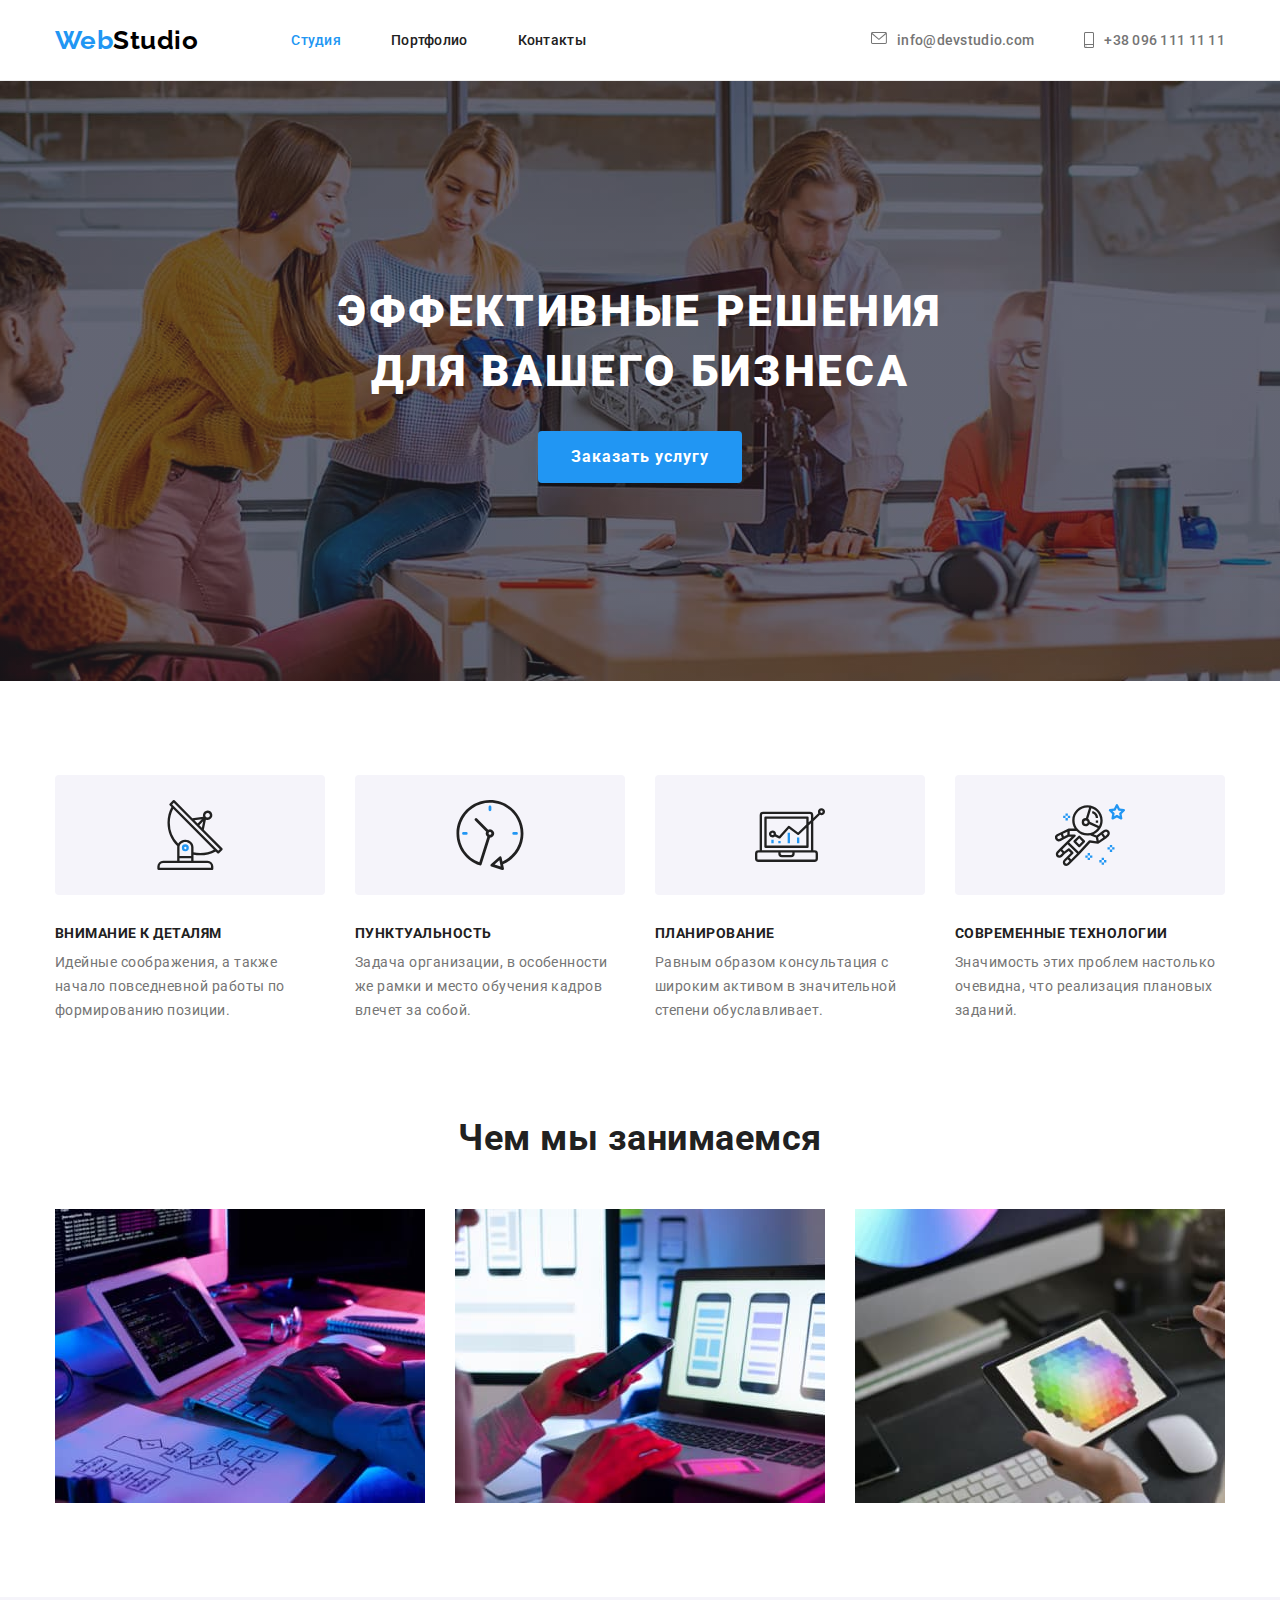
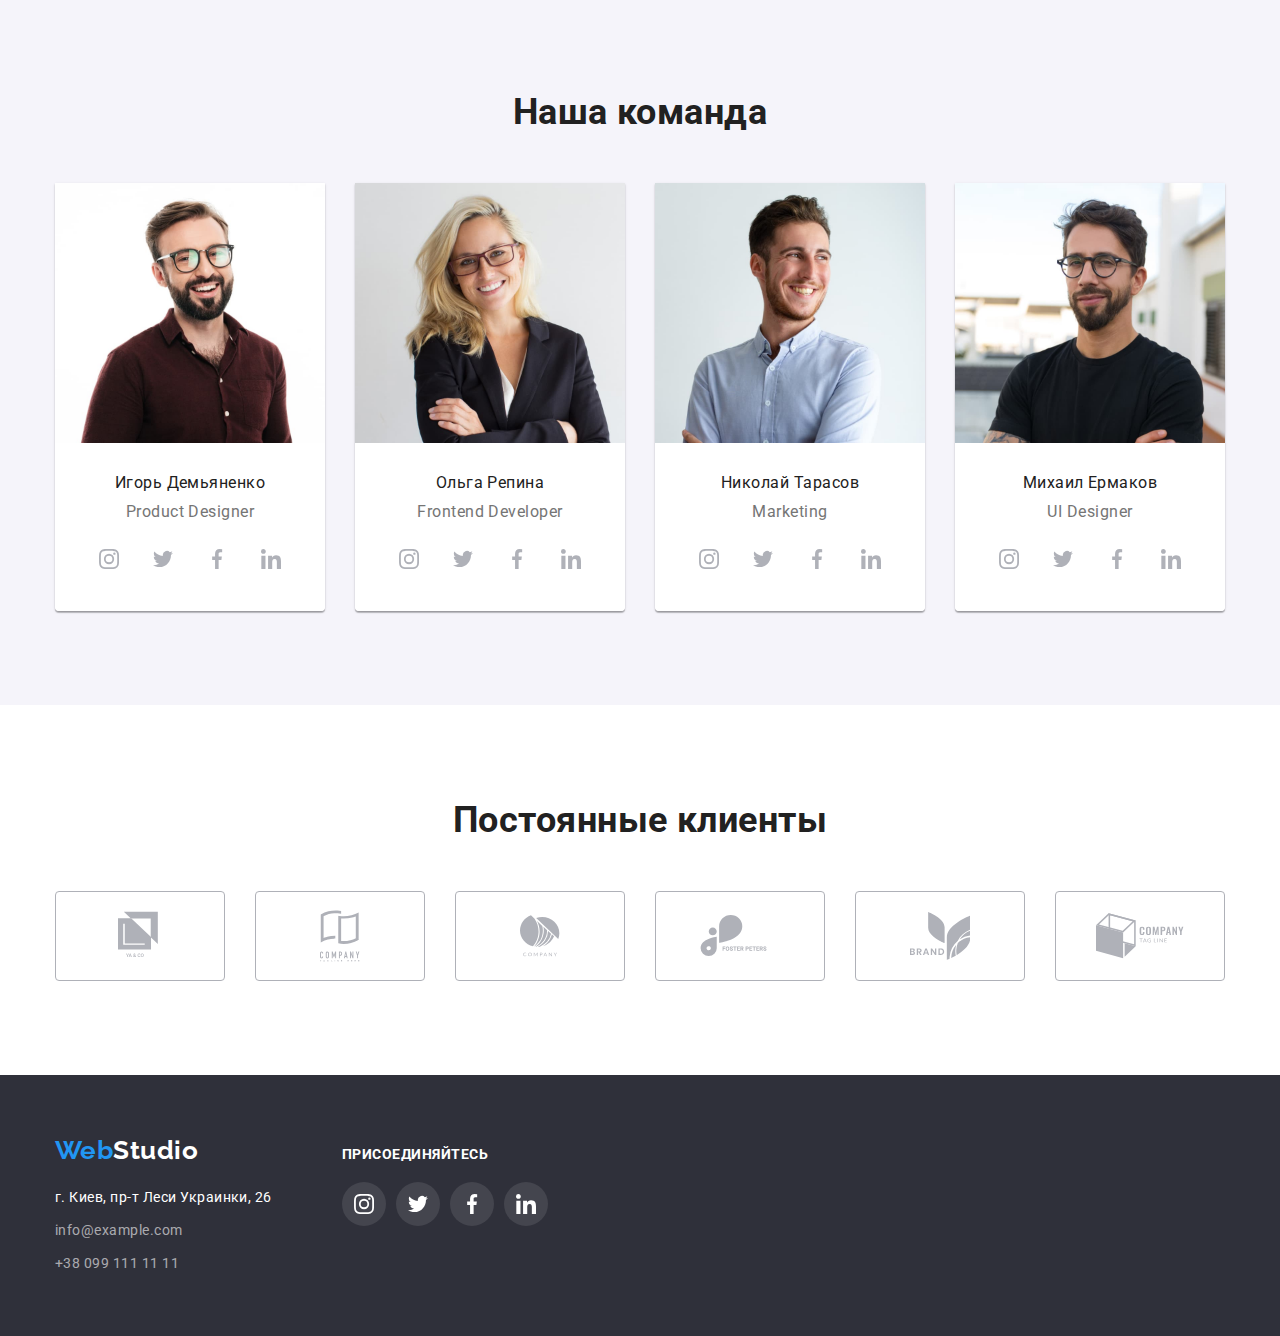
==== commit ca78c8f8: "hw-04" ====
--- a/index.html
+++ b/index.html
@@ -30,12 +30,20 @@
 
         <ul class="header-contact list flexbox">
           <li class="header-contact-item">
-            <a class="header-contact-link link" href="mailto:info@devstudio.com"
-              ><span lang="en">info@devstudio.com</span></a
-            >
+            <a class="header-contact-link link" href="mailto:info@devstudio.com">
+              <svg class="contact-icon" width="16" height="12">
+                <use href="./images/sprite.svg#icon-mail"></use>
+              </svg>
+              <span lang="en">info@devstudio.com</span>
+            </a>
           </li>
           <li class="header-contact-item">
-            <a class="header-contact-link link" href="tel:+380961111111">+38 096 111 11 11</a>
+            <a class="header-contact-link link" href="tel:+380961111111">
+              <svg class="contact-icon" width="10" height="16">
+                <use href="./images/sprite.svg#icon-smartphone"></use>
+              </svg>
+              +38 096 111 11 11
+            </a>
           </li>
         </ul>
       </div>
@@ -44,7 +52,7 @@
     <!--Main content-->
     <main>
       <!--Hero-->
-      <section class="hero">
+      <section class="hero overlay">
         <div class="container">
           <h1 class="hero-title">Эффективные решения для вашего бизнеса</h1>
           <button class="hero-button" type="button">Заказать услугу</button>
@@ -57,24 +65,44 @@
           <h2 class="visually-hidden">Особенности</h2>
           <ul class="features-list list flexbox">
             <li class="features-list-item">
+              <div class="features-pic">
+                <svg class="features-icon">
+                  <use href="./images/sprite.svg#icon-antenna"></use>
+                </svg>
+              </div>
               <h3 class="features-list-title">Внимание к деталям</h3>
               <p class="features-list-text">
                 Идейные соображения, а также начало повседневной работы по формированию позиции.
               </p>
             </li>
             <li class="features-list-item">
+              <div class="features-pic">
+                <svg class="features-icon">
+                  <use href="./images/sprite.svg#icon-clock"></use>
+                </svg>
+              </div>
               <h3 class="features-list-title">Пунктуальность</h3>
               <p class="features-list-text">
                 Задача организации, в особенности же рамки и место обучения кадров влечет за собой.
               </p>
             </li>
             <li class="features-list-item">
+              <div class="features-pic">
+                <svg class="features-icon">
+                  <use href="./images/sprite.svg#icon-diagram"></use>
+                </svg>
+              </div>
               <h3 class="features-list-title">Планирование</h3>
               <p class="features-list-text">
                 Равным образом консультация с широким активом в значительной степени обуславливает.
               </p>
             </li>
             <li class="features-list-item">
+              <div class="features-pic">
+                <svg class="features-icon">
+                  <use href="./images/sprite.svg#icon-astronaut"></use>
+                </svg>
+              </div>
               <h3 class="features-list-title">Современные технологии</h3>
               <p class="features-list-text">
                 Значимость этих проблем настолько очевидна, что реализация плановых заданий.
@@ -93,7 +121,7 @@
             <li class="work-list-item">
               <img
                 class="work-list-item-img"
-                src="./images/main/box-1.jpg"
+                src="./images/work/box-1.jpg"
                 alt="Фото програмирование"
                 width="370"
                 height="294"
@@ -103,7 +131,7 @@
             <li class="work-list-item">
               <img
                 class="work-list-item-img"
-                src="./images/main/box-2.jpg"
+                src="./images/work/box-2.jpg"
                 alt="Фото мобильние приложения"
                 width="370"
                 height="294"
@@ -113,7 +141,7 @@
             <li class="work-list-item">
               <img
                 class="work-list-item-img"
-                src="./images/main/box-3.jpg"
+                src="./images/work/box-3.jpg"
                 alt="Фото дизайн приложений"
                 width="370"
                 height="294"
@@ -127,64 +155,245 @@
         <div class="container">
           <h2 class="team-title">Наша команда</h2>
           <ul class="team-list list flexbox">
+            <!-- Igor-Demianenko -->
             <li class="team-list-item">
               <img
                 class="team-list-img"
-                src="./images/main/img-1.jpg"
+                src="./images/team/img-1.jpg"
                 alt="Фото Игорь Демьяненко"
                 aria-label="Игорь Демьяненко"
                 width="270"
                 height="260"
               />
-              <div class="team-list-description">
+              <div class="team-list-description flexbox">
                 <h3 class="team-list-title">Игорь Демьяненко</h3>
                 <p class="team-list-text" lang="en">Product Designer</p>
-              </div>
-            </li>
-
+                <ul class="social-list list flexbox">
+                  <li class="social-item">
+                    <a href="" class="social-link link" aria-label="инстаграм Игоря Демьяненко">
+                      <svg class="social-icon" width="20" height="20">
+                        <use href="./images/sprite.svg#icon-instagram"></use>
+                      </svg>
+                    </a>
+                  </li>
+                  <li class="social-item">
+                    <a href="" class="social-link link" aria-label="твиттер Игоря Демьяненко">
+                      <svg class="social-icon" width="20" height="20">
+                        <use href="./images/sprite.svg#icon-twitter"></use>
+                      </svg>
+                    </a>
+                  </li>
+                  <li class="social-item">
+                    <a href="" class="social-link link" aria-label="фейсбук Игоря Демьяненко">
+                      <svg class="social-icon" width="20" height="20">
+                        <use href="./images/sprite.svg#icon-facebook"></use>
+                      </svg>
+                    </a>
+                  </li>
+                  <li class="social-item">
+                    <a href="" class="social-link link" aria-label="линкедин Игоря Демьяненко">
+                      <svg class="social-icon" width="20" height="20">
+                        <use href="./images/sprite.svg#icon-linkedin"></use>
+                      </svg>
+                    </a>
+                  </li>
+                </ul>
+              </div>
+            </li>
+
+            <!-- Olga Repina -->
             <li class="team-list-item">
               <img
                 class="team-list-img"
-                src="./images/main/img-2.jpg"
+                src="./images/team/img-2.jpg"
                 alt="Фото Ольга Репина"
                 aria-label="Ольга Репина"
                 width="270"
                 height="260"
               />
-              <div class="team-list-description">
+              <div class="team-list-description flexbox">
                 <h3 class="team-list-title">Ольга Репина</h3>
                 <p class="team-list-text" lang="en">Frontend Developer</p>
-              </div>
-            </li>
-
+                <ul class="social-list list flexbox">
+                  <li class="social-item">
+                    <a href="" class="social-link link" aria-label="инстаграм Ольги Репиной">
+                      <svg class="social-icon" width="20" height="20">
+                        <use href="./images/sprite.svg#icon-instagram"></use>
+                      </svg>
+                    </a>
+                  </li>
+                  <li class="social-item">
+                    <a href="" class="social-link link" aria-label="твиттер Ольги Репиной">
+                      <svg class="social-icon" width="20" height="20">
+                        <use href="./images/sprite.svg#icon-twitter"></use>
+                      </svg>
+                    </a>
+                  </li>
+                  <li class="social-item">
+                    <a href="" class="social-link link" aria-label="фейсбук Ольги Репиной">
+                      <svg class="social-icon" width="20" height="20">
+                        <use href="./images/sprite.svg#icon-facebook"></use>
+                      </svg>
+                    </a>
+                  </li>
+                  <li class="social-item">
+                    <a href="" class="social-link link" aria-label="линкедин Ольги Репиной">
+                      <svg class="social-icon" width="20" height="20">
+                        <use href="./images/sprite.svg#icon-linkedin"></use>
+                      </svg>
+                    </a>
+                  </li>
+                </ul>
+              </div>
+            </li>
+
+            <!-- Nikolay Tarasov -->
             <li class="team-list-item">
               <img
                 class="team-list-img"
-                src="./images/main/img-3.jpg"
+                src="./images/team/img-3.jpg"
                 alt="Фото Николай Тарасов"
                 aria-label="Николай Тарасов"
                 width="270"
                 height="260"
               />
-              <div class="team-list-description">
+              <div class="team-list-description flexbox">
                 <h3 class="team-list-title">Николай Тарасов</h3>
                 <p class="team-list-text" lang="en">Marketing</p>
-              </div>
-            </li>
-
+                <ul class="social-list list flexbox">
+                  <li class="social-item">
+                    <a href="" class="social-link link" aria-label="инстаграм Николая Тарасова">
+                      <svg class="social-icon" width="20" height="20">
+                        <use href="./images/sprite.svg#icon-instagram"></use>
+                      </svg>
+                    </a>
+                  </li>
+                  <li class="social-item">
+                    <a href="" class="social-link link" aria-label="твиттер Николая Тарасова">
+                      <svg class="social-icon" width="20" height="20">
+                        <use href="./images/sprite.svg#icon-twitter"></use>
+                      </svg>
+                    </a>
+                  </li>
+                  <li class="social-item">
+                    <a href="" class="social-link link" aria-label="фейсбук Николая Тарасова">
+                      <svg class="social-icon" width="20" height="20">
+                        <use href="./images/sprite.svg#icon-facebook"></use>
+                      </svg>
+                    </a>
+                  </li>
+                  <li class="social-item">
+                    <a href="" class="social-link link" aria-label="линкедин Николая Тарасова">
+                      <svg class="social-icon" width="20" height="20">
+                        <use href="./images/sprite.svg#icon-linkedin"></use>
+                      </svg>
+                    </a>
+                  </li>
+                </ul>
+              </div>
+            </li>
+
+            <!-- Mihail Ermakov -->
             <li class="team-list-item">
               <img
                 class="team-list-img"
-                src="./images/main/img-4.jpg"
+                src="./images/team/img-4.jpg"
                 alt="Фото Михаил Ермаков"
                 aria-label="Михаил Ермаков"
                 width="270"
                 height="260"
               />
-              <div class="team-list-description">
+              <div class="team-list-description flexbox">
                 <h3 class="team-list-title">Михаил Ермаков</h3>
                 <p class="team-list-text" lang="en">UI Designer</p>
-              </div>
+                <ul class="social-list list flexbox">
+                  <li class="social-item">
+                    <a href="" class="social-link link" aria-label="инстаграм Михаила Ермакова">
+                      <svg class="social-icon" width="20" height="20">
+                        <use href="./images/sprite.svg#icon-instagram"></use>
+                      </svg>
+                    </a>
+                  </li>
+                  <li class="social-item">
+                    <a href="" class="social-link link" aria-label="твиттер Михаила Ермакова">
+                      <svg class="social-icon" width="20" height="20">
+                        <use href="./images/sprite.svg#icon-twitter"></use>
+                      </svg>
+                    </a>
+                  </li>
+                  <li class="social-item">
+                    <a href="" class="social-link link" aria-label="фейсбук Михаила Ермакова">
+                      <svg class="social-icon" width="20" height="20">
+                        <use href="./images/sprite.svg#icon-facebook"></use>
+                      </svg>
+                    </a>
+                  </li>
+                  <li class="social-item">
+                    <a href="" class="social-link link" aria-label="линкедин Михаила Ермакова">
+                      <svg class="social-icon" width="20" height="20">
+                        <use href="./images/sprite.svg#icon-linkedin"></use>
+                      </svg>
+                    </a>
+                  </li>
+                </ul>
+              </div>
+            </li>
+          </ul>
+        </div>
+      </section>
+
+      <!-- Clients -->
+      <section class="clients">
+        <div class="container">
+          <h2 class="clients-title">Постоянные клиенты</h2>
+          <ul class="clients-list list flexbox">
+            <!-- Client-1 -->
+            <li class="clients-item">
+              <a href="" class="clients-link link" aria-label="Веб Страница Клиента-1">
+                <svg class="clients-icon" width="44" height="50">
+                  <use href="./images/sprite.svg#icon-client-1"></use>
+                </svg>
+              </a>
+            </li>
+            <!-- Client-2 -->
+            <li class="clients-item">
+              <a href="" class="clients-link link" aria-label="Веб Страница Клиента-2">
+                <svg class="clients-icon" width="40" height="52">
+                  <use href="./images/sprite.svg#icon-client-2"></use>
+                </svg>
+              </a>
+            </li>
+            <!-- Client-3 -->
+            <li class="clients-item">
+              <a href="" class="clients-link link" aria-label="Веб Страница Клиента-3">
+                <svg class="clients-icon" width="40" height="42">
+                  <use href="./images/sprite.svg#icon-client-3"></use>
+                </svg>
+              </a>
+            </li>
+            <!-- Client-4 -->
+            <li class="clients-item">
+              <a href="" class="clients-link link" aria-label="Веб Страница Клиента-4">
+                <svg class="clients-icon" width="80" height="42">
+                  <use href="./images/sprite.svg#icon-client-4"></use>
+                </svg>
+              </a>
+            </li>
+            <!-- Client-5 -->
+            <li class="clients-item">
+              <a href="" class="clients-link link" aria-label="Веб Страница Клиента-5">
+                <svg class="clients-icon" width="60" height="48">
+                  <use href="./images/sprite.svg#icon-client-5"></use>
+                </svg>
+              </a>
+            </li>
+            <!-- Client-6 -->
+            <li class="clients-item">
+              <a href="" class="clients-link link" aria-label="Веб Страница Клиента-6">
+                <svg class="clients-icon" width="88" height="46">
+                  <use href="./images/sprite.svg#icon-client-6"></use>
+                </svg>
+              </a>
             </li>
           </ul>
         </div>
@@ -192,28 +401,74 @@
     </main>
 
     <!--Footer-->
-
     <footer class="footer">
-      <div class="container">
-        <a class="logo link" href="./index.html" aria-label="вебстудия" lang="en"
-          >Web<span class="logo-text">Studio</span></a
-        >
-
-        <address class="address">
-          <ul class="address-list list">
-            <li class="address-list-item">
-              <a class="address-map link" href="https://goo.gl/maps/MZd4GbBzznk5j25o9" target="_blank">
-                г. Киев, пр-т Леси Украинки, 26</a
-              >
-            </li>
-            <li class="address-list-item">
-              <a class="address-list-link link" href="mailto:info@example.com">info@example.com</a>
-            </li>
-            <li class="address-list-item">
-              <a class="address-list-link link" href="tel:+380991111111">+38 099 111 11 11</a>
-            </li>
-          </ul>
-        </address>
+      <!-- Footer contact and map -->
+      <div class="container flexbox">
+        <div class="footer-contact">
+          <a class="logo link" href="./index.html" aria-label="вебстудия" lang="en"
+            >Web<span class="logo-text">Studio</span>
+          </a>
+
+          <address class="address">
+            <ul class="address-list list">
+              <li class="address-list-item">
+                <a
+                  class="address-map link"
+                  href="https://goo.gl/maps/MZd4GbBzznk5j25o9"
+                  aria-label="карта пути к вебстудии"
+                  target="_blank"
+                >
+                  г. Киев, пр-т Леси Украинки, 26</a
+                >
+              </li>
+              <li class="address-list-item">
+                <a class="address-list-link link" href="mailto:info@example.com" aria-label="почтовий адрес вебстудии"
+                  >info@example.com</a
+                >
+              </li>
+              <li class="address-list-item">
+                <a class="address-list-link link" href="tel:+380991111111" aria-label="контактний телефон вебстудии"
+                  >+38 099 111 11 11</a
+                >
+              </li>
+            </ul>
+          </address>
+        </div>
+
+        <!-- Join to us -->
+        <div class="footer-join">
+          <b class="join">присоединяйтесь</b>
+          <ul class="social-list list flexbox">
+            <li class="social-item">
+              <a href="" class="social-link link" aria-label="инстаграм вебстудии">
+                <svg class="social-icon" width="20" height="20">
+                  <use href="./images/sprite.svg#icon-instagram"></use>
+                </svg>
+              </a>
+            </li>
+            <li class="social-item">
+              <a href="" class="social-link link" aria-label="твиттер вебстудии">
+                <svg class="social-icon" width="20" height="20">
+                  <use href="./images/sprite.svg#icon-twitter"></use>
+                </svg>
+              </a>
+            </li>
+            <li class="social-item">
+              <a href="" class="social-link link" aria-label="фейсбук вебстудии">
+                <svg class="social-icon" width="20" height="20">
+                  <use href="./images/sprite.svg#icon-facebook"></use>
+                </svg>
+              </a>
+            </li>
+            <li class="social-item">
+              <a href="" class="social-link link" aria-label="линкедин вебстудии">
+                <svg class="social-icon" width="20" height="20">
+                  <use href="./images/sprite.svg#icon-linkedin"></use>
+                </svg>
+              </a>
+            </li>
+          </ul>
+        </div>
       </div>
     </footer>
   </body>
--- a/css/styles.css
+++ b/css/styles.css
@@ -5,6 +5,7 @@
   --primary-text-color: #212121;
   --secondary-text-color: #757575;
   --accent-color: #2196f3;
+  --icon-color: #afb1b8;
 }
 /*----------------------------------------------------------*/
 /*======  INDEX  ======*/
@@ -16,12 +17,13 @@
 *::after {
   padding: 0;
   margin: 0;
+  /*outline: 1px solid tomato;*/
 }
 /*общие стили*/
 .body {
   font-family: var(--main-font-family);
   letter-spacing: 0.03em;
-  width: 1600px;
+  /* width: 1600px;*/
   margin: 0 auto;
 }
 /*скриваю точки списка + сбрасиваю маржини списков*/
@@ -51,13 +53,10 @@
   max-width: 100%;
   height: auto;
 }
+/*флекс контейнер*/
 .flexbox {
   display: flex;
 }
-/*все ссилки блочние елементи
-a {
-  display: block;
-}*/
 /*скривание заголовков*/
 .visually-hidden {
   position: absolute;
@@ -92,7 +91,7 @@
   font-size: 26px;
   line-height: 1.192;
 
-  color: #2196f3;
+  color: var(--accent-color);
 }
 /*Цвет для текста логотипа в шапке*/
 .logo-text {
@@ -101,7 +100,7 @@
 /*общие стили*/
 .nav-list-link,
 .header-contact-link {
-  display: block;
+  display: inline-flex;
   padding-top: 32px;
   padding-bottom: 32px;
 
@@ -115,6 +114,11 @@
 /*цвет текста контактов*/
 .header-contact-link {
   color: var(--secondary-text-color);
+}
+/*правий отступ + цвет иконок*/
+.contact-icon {
+  margin-right: 10px;
+  fill: currentColor;
 }
 /*активное состояние елементов*/
 .nav-list-link:hover,
@@ -123,7 +127,7 @@
 .header-contact-link:focus {
   color: var(--accent-color);
 }
-/*создание флеx-контейнера навигации + правий маржин*/
+/*создание виравнивание навигации + правий маржин*/
 .nav {
   align-items: center;
   margin-right: auto;
@@ -133,12 +137,23 @@
 /*======  MAIN  ======*/
 /*----------------------------------------------------------*/
 /*======  HERO  ======*/
-/*Фон Героя + падинги + виравнивание текста*/
+/*падинги + виравнивание текста*/
 .hero {
-  background-color: #2f303a;
   padding-top: 200px;
   padding-bottom: 200px;
+
   text-align: center;
+}
+/*Фон Героя*/
+.overlay {
+  margin-left: auto;
+  margin-right: auto;
+  height: 600px;
+  max-width: 1600px;
+  background-color: #c4c4c4;
+  background-image: linear-gradient(rgba(47, 48, 58, 0.4), rgba(47, 48, 58, 0.4)), url(../images/img.jpg);
+  background-position: center;
+  background-repeat: no-repeat;
 }
 
 /*Заголовок Hero*/
@@ -158,9 +173,11 @@
 }
 /*Кнопка Hero*/
 .hero-button {
-  display: inline-block;
+  display: inline-flex;
   border: 1px solid transparent;
   border-radius: 4px;
+
+  cursor: pointer;
 
   min-width: 200px;
 
@@ -188,8 +205,9 @@
 }
 /*ширина елементов списка*/
 .features-list-item {
-  max-width: 270px;
-}
+  max-width: calc((100%-60px) / 3);
+}
+/*правий отступ елементов списка*/
 .features-list-item:not(:last-child) {
   margin-right: 30px;
 }
@@ -207,12 +225,28 @@
 }
 /*текст*/
 .features-list-text {
-  font-style: normal;
   font-weight: 400;
   font-size: 14px;
   line-height: 1.714;
 
   color: var(--secondary-text-color);
+}
+/*контейнер иконок*/
+.features-pic {
+  display: flex;
+  justify-content: center;
+  align-items: center;
+  width: 270px;
+  height: 120px;
+
+  background: #f5f4fa;
+  border-radius: 4px;
+  margin-bottom: 30px;
+}
+/*общие размери для всех иконок*/
+.features-icon {
+  width: 70px;
+  height: 70px;
 }
 /*======  END FEATURES  ======*/
 /*----------------------------------------------------------*/
@@ -253,28 +287,28 @@
   padding-top: 94px;
   padding-bottom: 94px;
 }
+/*маржин списка*/
 .team-list {
   margin: -15px;
 }
-
+/*ширина маржин тень елементов списка*/
 .team-list-item {
   margin: 15px;
   max-width: calc((100% - 4 * 30px) / 4);
+  box-shadow: 0px 1px 3px rgba(0, 0, 0, 0.12), 0px 1px 1px rgba(0, 0, 0, 0.14), 0px 2px 1px rgba(0, 0, 0, 0.2);
+  border-radius: 0px 0px 4px 4px;
 }
 
 /*нижний паддинг + фон + бордер описание елементов списка*/
 .team-list-description {
+  flex-direction: column;
+  align-items: center;
   padding: 30px 0;
   margin: 0 auto;
 
   background-color: #ffffff;
-  border-radius: 0px 0px 4px 4px;
-}
-
-/*правий маржин елементов списка
-.team-list-item:not(:last-child) {
-  margin-right: 30px;
-}*/
+  border-radius: inherit;
+}
 /*заголовок секции*/
 .team-title {
   margin-bottom: 50px;
@@ -293,8 +327,6 @@
   font-size: 16px;
   line-height: 1.188;
 
-  text-align: center;
-
   color: var(--primary-text-color);
 }
 /*заголовок команди*/
@@ -303,11 +335,83 @@
 }
 /* текст команди*/
 .team-list-text {
+  margin-bottom: 16px;
   color: var(--secondary-text-color);
 }
+/*виравнивание ссилок соцсетей + геометрия*/
+.social-link {
+  display: inline-flex;
+
+  width: 44px;
+  height: 44px;
+  padding: 12px;
+
+  border: none;
+  border-radius: 50%;
+
+  color: var(--icon-color);
+}
+/* правий маржин елементов соцсетей*/
+.social-item:not(:last-child) {
+  margin-right: 10px;
+}
+/*цвет иконок соцсетей*/
+.social-icon {
+  fill: currentColor;
+}
+/*активное состояние соцсетей*/
+.social-link:hover,
+.social-link:focus {
+  outline: none;
+  color: #ffffff;
+  background-color: var(--accent-color);
+}
 /*======  END TEAM  ======*/
 /*----------------------------------------------------------*/
-/*======  END MAIN  ======*/
+/*======  CLIENTS  ======*/
+/*стили секции*/
+.clients {
+  padding-top: 94px;
+  padding-bottom: 94px;
+  text-align: center;
+}
+/*заголовок секции*/
+.clients-title {
+  margin-bottom: 50px;
+
+  font-weight: 700;
+  font-size: 36px;
+  line-height: 1.167;
+
+  color: var(--primary-text-color);
+}
+/*правий маржин*/
+.clients-item:not(:last-child) {
+  margin-right: 30px;
+}
+/*стили для ссилок клиентов*/
+.clients-link {
+  display: inline-flex;
+  justify-content: center;
+  align-items: center;
+  width: 170px;
+  height: 90px;
+  border: 1px solid #afb1b8;
+  border-radius: 4px;
+  color: var(--icon-color);
+}
+/*цвет иконок*/
+.clients-icon {
+  fill: currentColor;
+}
+/*активное состояние */
+.clients-link:hover,
+.clients-link:focus {
+  color: var(--accent-color);
+  border-color: var(--accent-color);
+  outline: none;
+}
+/*======  END CLIENTS ======*/
 /*----------------------------------------------------------*/
 /*======  FOOTER  ======*/
 /*Фон футера+паддинг  секции*/
@@ -354,6 +458,37 @@
 .address-list-link:focus {
   color: var(--accent-color);
 }
+/*размери + отступи контактов*/
+.footer-contact {
+  max-width: 231px;
+  margin-right: 70px;
+}
+/*стили присоединяйся*/
+.join {
+  display: inline-flex;
+  margin-bottom: 20px;
+  font-weight: bold;
+  font-size: 14px;
+  line-height: 1.143;
+  text-transform: uppercase;
+
+  color: #ffffff;
+}
+/*цвет иконок соцсетей */
+.footer .social-link {
+  color: #ffffff;
+  background: rgba(255, 255, 255, 0.1);
+}
+/*активное состояние иконов соцсетей */
+.footer .social-link:hover,
+.footer .social-link:focus {
+  outline: none;
+  background-color: var(--accent-color);
+}
+/*виравнивание */
+.footer .container {
+  align-items: baseline;
+}
 /*======  END FOOTER  ======*/
 
 /*----------------------------------------------------------*/
@@ -376,10 +511,12 @@
 }
 /*стилизация кнопок фильтров*/
 .portfolio-filter-btn {
-  display: inline-block;
+  display: inline-flex;
   padding: 6px 22px;
   border: 1px solid transparent;
   border-radius: 4px;
+
+  cursor: pointer;
 
   font-family: var(--main-font-family);
   font-weight: 500;
@@ -402,10 +539,6 @@
   margin: 15px;
   max-width: calc((100% - 3 * 30px) / 3);
 }
-/*тип елемента + нижний маржин картинки
-.portfolio-project-img {
-  display: block;
-}*/
 /*стилизация заголовков проектов*/
 .portfolio-project-title {
   margin-bottom: 4px;
@@ -438,4 +571,20 @@
   flex-wrap: wrap;
   margin: -15px;
 }
+/*блочний елемент ссилка*/
+.portfolio-project-link {
+  display: block;
+}
+/*ефект тени при ховере и фокусе по карточке*/
+.portfolio-project-link:hover,
+.portfolio-project-link:focus {
+  box-shadow: 0px 1px 1px rgba(0, 0, 0, 0.12), 0px 4px 4px rgba(0, 0, 0, 0.06), 1px 4px 6px rgba(0, 0, 0, 0.16);
+  cursor: pointer;
+  outline: none;
+}
+/*ефект тени при ховере по карточке
+.portfolio-project-item:hover {
+  box-shadow: 0px 1px 1px rgba(0, 0, 0, 0.12), 0px 4px 4px rgba(0, 0, 0, 0.06), 1px 4px 6px rgba(0, 0, 0, 0.16);
+  cursor: pointer;
+}*/
 /*======  END PORTFOLIO  ======*/
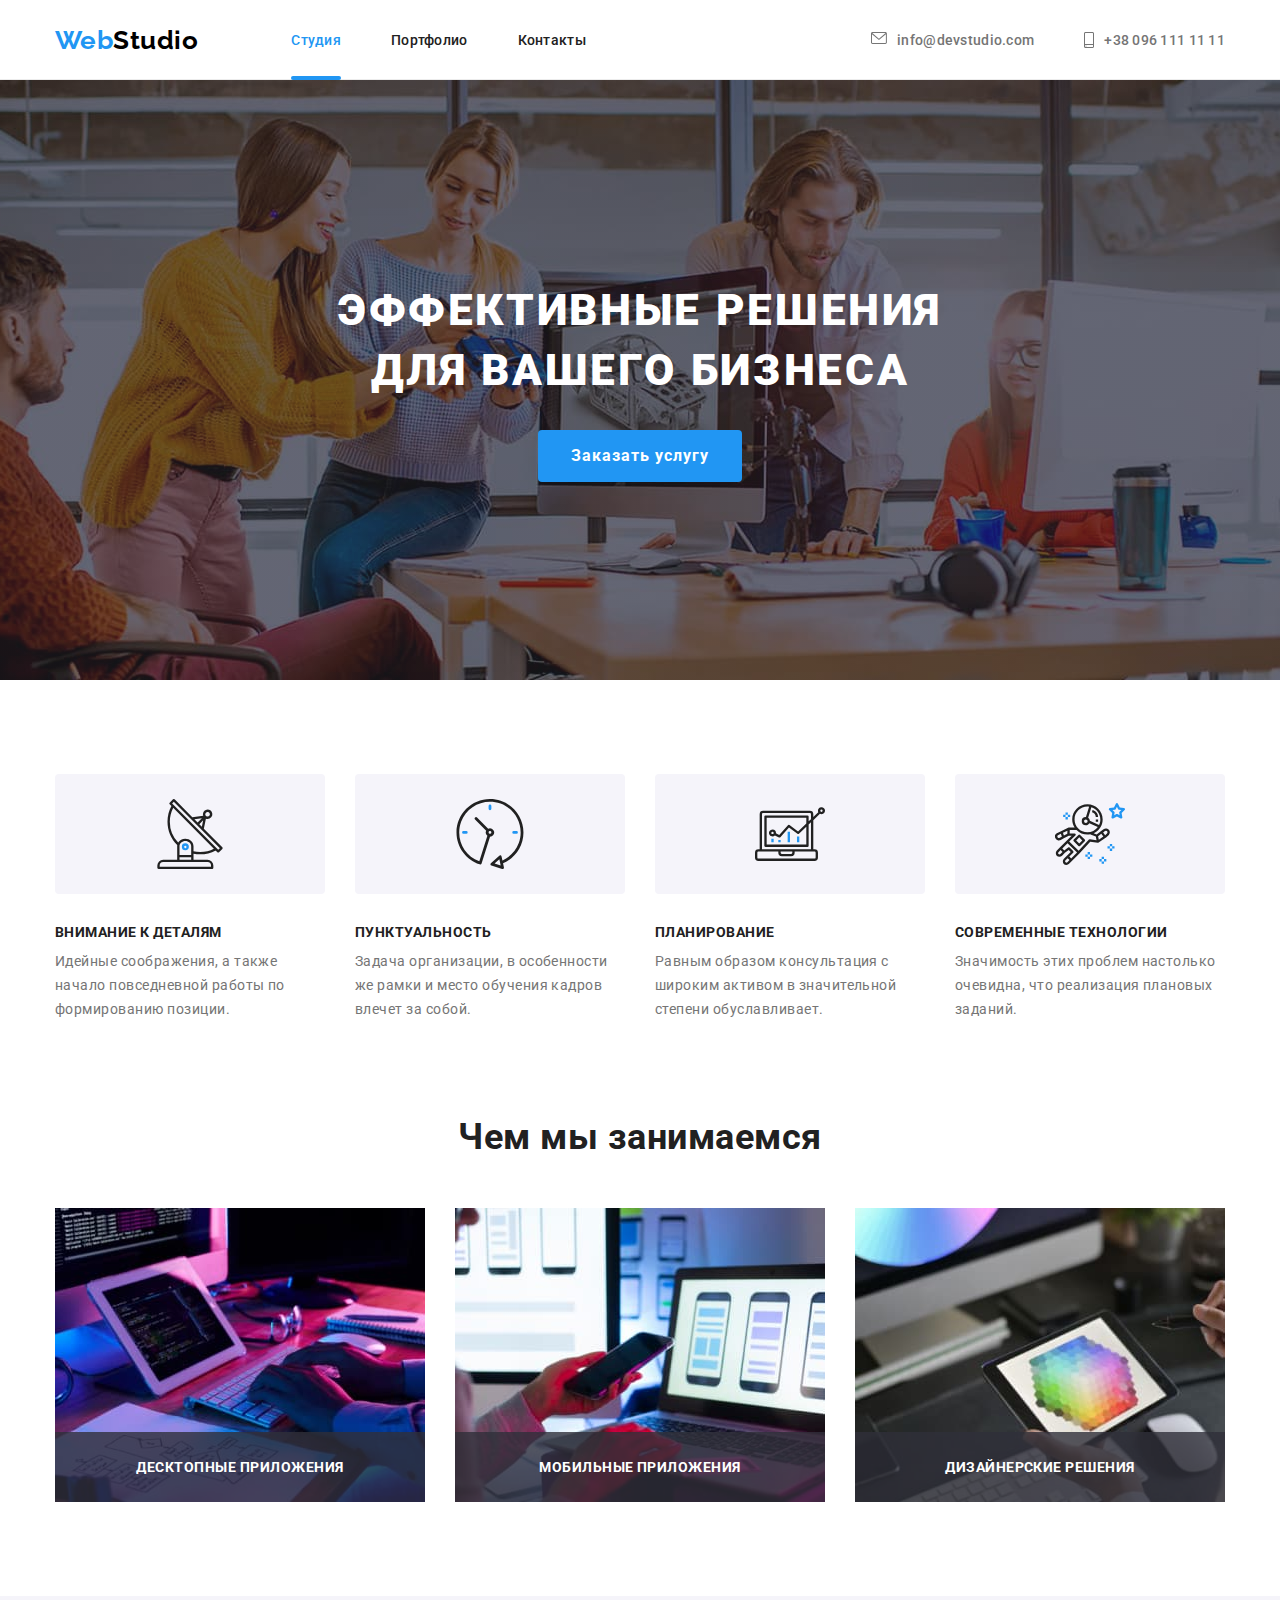
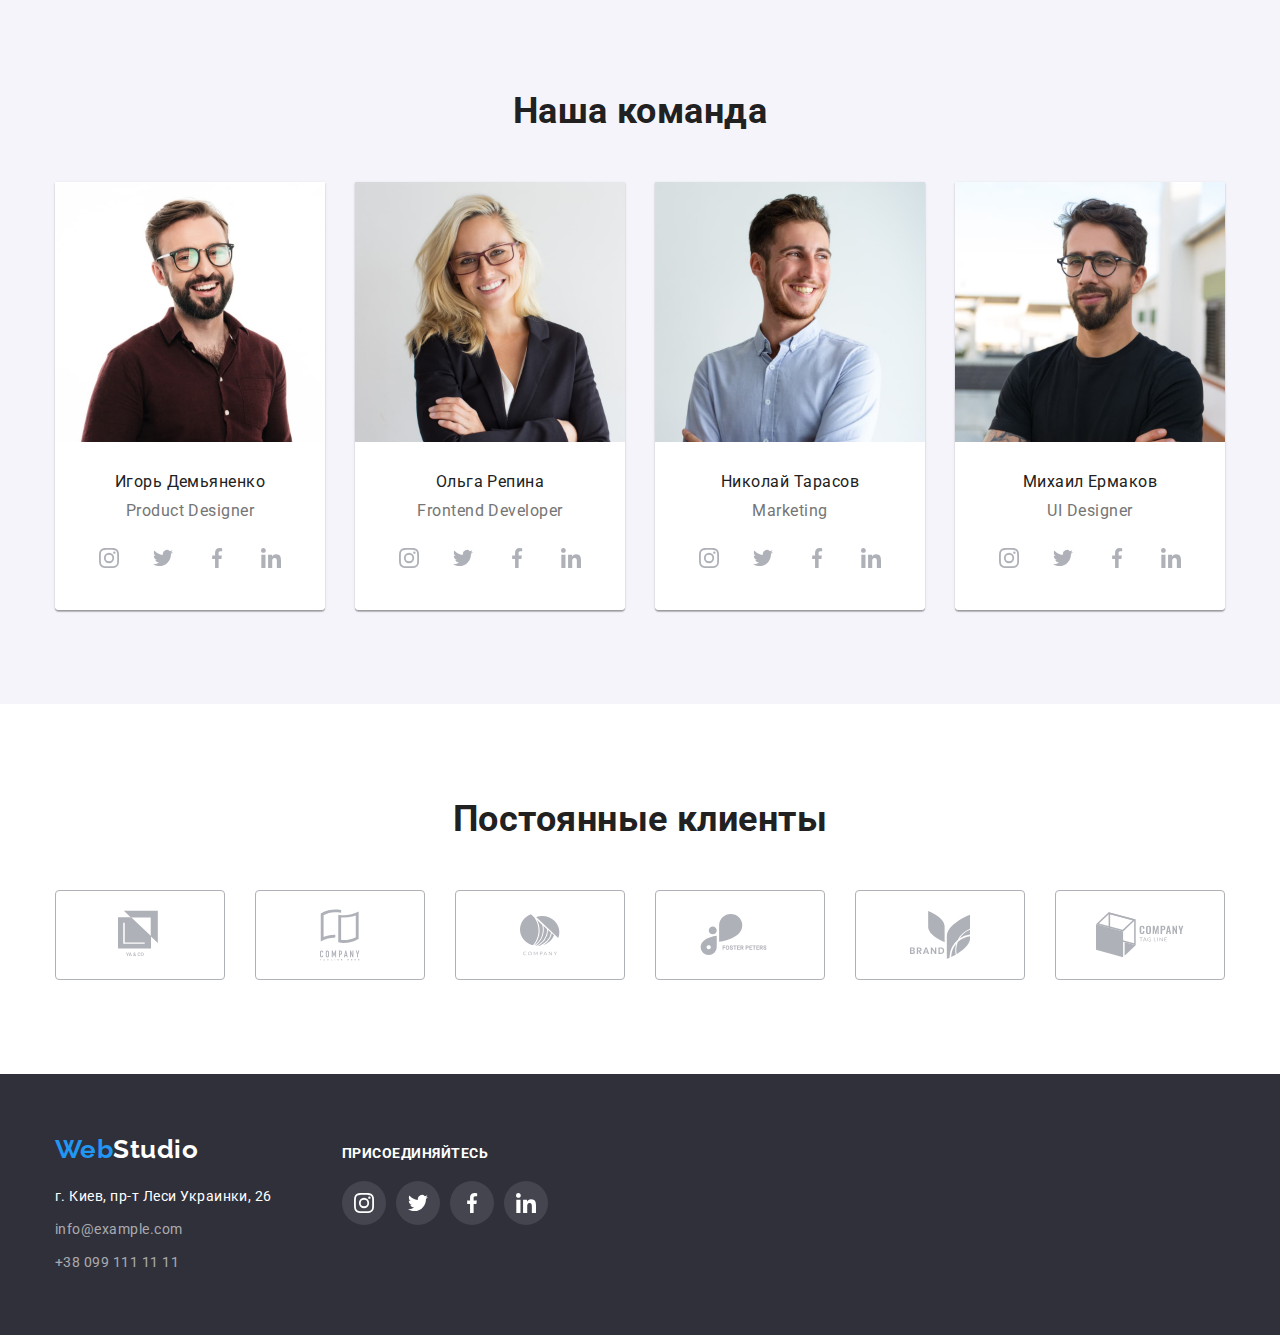
==== commit 2b43dd0e: "hw-05" ====
--- a/index.html
+++ b/index.html
@@ -5,10 +5,7 @@
     <meta name="viewport" content="width=device-width, initial-scale=1.0" />
     <title lang="en">WebStudio</title>
     <link rel="stylesheet" href="https://cdnjs.cloudflare.com/ajax/libs/modern-normalize/1.0.0/modern-normalize.css" />
-    <link
-      href="https://fonts.googleapis.com/css2?family=Raleway:wght@700&family=Roboto:wght@400;500;700;900&display=swap"
-      rel="stylesheet"
-    />
+    <link href="https://fonts.googleapis.com/css2?family=Raleway:wght@700&family=Roboto:wght@400;500;700;900&display=swap" rel="stylesheet" />
     <link rel="stylesheet" href="./css/styles.css" />
   </head>
 
@@ -17,9 +14,7 @@
     <header class="header">
       <div class="container flexbox">
         <nav class="nav flexbox">
-          <a class="logo link" href="./index.html" aria-label="вебстудия" lang="en"
-            >Web<span class="logo-text">Studio</span></a
-          >
+          <a class="logo link" href="./index.html" aria-label="вебстудия" lang="en">Web<span class="logo-text">Studio</span></a>
 
           <ul class="nav-list list flexbox">
             <li class="nav-list-item"><a class="nav-list-link link current" href="./index.html">Студия</a></li>
@@ -55,7 +50,7 @@
       <section class="hero overlay">
         <div class="container">
           <h1 class="hero-title">Эффективные решения для вашего бизнеса</h1>
-          <button class="hero-button" type="button">Заказать услугу</button>
+          <button class="hero-button" type="button" data-modal-open>Заказать услугу</button>
         </div>
       </section>
 
@@ -71,9 +66,7 @@
                 </svg>
               </div>
               <h3 class="features-list-title">Внимание к деталям</h3>
-              <p class="features-list-text">
-                Идейные соображения, а также начало повседневной работы по формированию позиции.
-              </p>
+              <p class="features-list-text">Идейные соображения, а также начало повседневной работы по формированию позиции.</p>
             </li>
             <li class="features-list-item">
               <div class="features-pic">
@@ -82,9 +75,7 @@
                 </svg>
               </div>
               <h3 class="features-list-title">Пунктуальность</h3>
-              <p class="features-list-text">
-                Задача организации, в особенности же рамки и место обучения кадров влечет за собой.
-              </p>
+              <p class="features-list-text">Задача организации, в особенности же рамки и место обучения кадров влечет за собой.</p>
             </li>
             <li class="features-list-item">
               <div class="features-pic">
@@ -93,9 +84,7 @@
                 </svg>
               </div>
               <h3 class="features-list-title">Планирование</h3>
-              <p class="features-list-text">
-                Равным образом консультация с широким активом в значительной степени обуславливает.
-              </p>
+              <p class="features-list-text">Равным образом консультация с широким активом в значительной степени обуславливает.</p>
             </li>
             <li class="features-list-item">
               <div class="features-pic">
@@ -104,9 +93,7 @@
                 </svg>
               </div>
               <h3 class="features-list-title">Современные технологии</h3>
-              <p class="features-list-text">
-                Значимость этих проблем настолько очевидна, что реализация плановых заданий.
-              </p>
+              <p class="features-list-text">Значимость этих проблем настолько очевидна, что реализация плановых заданий.</p>
             </li>
           </ul>
         </div>
@@ -119,33 +106,18 @@
 
           <ul class="work-list list flexbox">
             <li class="work-list-item">
-              <img
-                class="work-list-item-img"
-                src="./images/work/box-1.jpg"
-                alt="Фото програмирование"
-                width="370"
-                height="294"
-              />
+              <img class="work-list-item-img" src="./images/work/box-1.jpg" alt="Фото програмирование" width="370" height="294" />
+              <p class="work-list-decription">Десктопные приложения</p>
             </li>
 
             <li class="work-list-item">
-              <img
-                class="work-list-item-img"
-                src="./images/work/box-2.jpg"
-                alt="Фото мобильние приложения"
-                width="370"
-                height="294"
-              />
+              <img class="work-list-item-img" src="./images/work/box-2.jpg" alt="Фото мобильние приложения" width="370" height="294" />
+              <p class="work-list-decription">Мобильные приложения</p>
             </li>
 
             <li class="work-list-item">
-              <img
-                class="work-list-item-img"
-                src="./images/work/box-3.jpg"
-                alt="Фото дизайн приложений"
-                width="370"
-                height="294"
-              />
+              <img class="work-list-item-img" src="./images/work/box-3.jpg" alt="Фото дизайн приложений" width="370" height="294" />
+              <p class="work-list-decription">Дизайнерские решения</p>
             </li>
           </ul>
         </div>
@@ -157,14 +129,7 @@
           <ul class="team-list list flexbox">
             <!-- Igor-Demianenko -->
             <li class="team-list-item">
-              <img
-                class="team-list-img"
-                src="./images/team/img-1.jpg"
-                alt="Фото Игорь Демьяненко"
-                aria-label="Игорь Демьяненко"
-                width="270"
-                height="260"
-              />
+              <img class="team-list-img" src="./images/team/img-1.jpg" alt="Фото Игорь Демьяненко" aria-label="Игорь Демьяненко" width="270" height="260" />
               <div class="team-list-description flexbox">
                 <h3 class="team-list-title">Игорь Демьяненко</h3>
                 <p class="team-list-text" lang="en">Product Designer</p>
@@ -203,14 +168,7 @@
 
             <!-- Olga Repina -->
             <li class="team-list-item">
-              <img
-                class="team-list-img"
-                src="./images/team/img-2.jpg"
-                alt="Фото Ольга Репина"
-                aria-label="Ольга Репина"
-                width="270"
-                height="260"
-              />
+              <img class="team-list-img" src="./images/team/img-2.jpg" alt="Фото Ольга Репина" aria-label="Ольга Репина" width="270" height="260" />
               <div class="team-list-description flexbox">
                 <h3 class="team-list-title">Ольга Репина</h3>
                 <p class="team-list-text" lang="en">Frontend Developer</p>
@@ -249,14 +207,7 @@
 
             <!-- Nikolay Tarasov -->
             <li class="team-list-item">
-              <img
-                class="team-list-img"
-                src="./images/team/img-3.jpg"
-                alt="Фото Николай Тарасов"
-                aria-label="Николай Тарасов"
-                width="270"
-                height="260"
-              />
+              <img class="team-list-img" src="./images/team/img-3.jpg" alt="Фото Николай Тарасов" aria-label="Николай Тарасов" width="270" height="260" />
               <div class="team-list-description flexbox">
                 <h3 class="team-list-title">Николай Тарасов</h3>
                 <p class="team-list-text" lang="en">Marketing</p>
@@ -295,14 +246,7 @@
 
             <!-- Mihail Ermakov -->
             <li class="team-list-item">
-              <img
-                class="team-list-img"
-                src="./images/team/img-4.jpg"
-                alt="Фото Михаил Ермаков"
-                aria-label="Михаил Ермаков"
-                width="270"
-                height="260"
-              />
+              <img class="team-list-img" src="./images/team/img-4.jpg" alt="Фото Михаил Ермаков" aria-label="Михаил Ермаков" width="270" height="260" />
               <div class="team-list-description flexbox">
                 <h3 class="team-list-title">Михаил Ермаков</h3>
                 <p class="team-list-text" lang="en">UI Designer</p>
@@ -405,31 +349,18 @@
       <!-- Footer contact and map -->
       <div class="container flexbox">
         <div class="footer-contact">
-          <a class="logo link" href="./index.html" aria-label="вебстудия" lang="en"
-            >Web<span class="logo-text">Studio</span>
-          </a>
+          <a class="logo link" href="./index.html" aria-label="вебстудия" lang="en">Web<span class="logo-text">Studio</span> </a>
 
           <address class="address">
             <ul class="address-list list">
               <li class="address-list-item">
-                <a
-                  class="address-map link"
-                  href="https://goo.gl/maps/MZd4GbBzznk5j25o9"
-                  aria-label="карта пути к вебстудии"
-                  target="_blank"
-                >
-                  г. Киев, пр-т Леси Украинки, 26</a
-                >
+                <a class="address-map link" href="https://goo.gl/maps/MZd4GbBzznk5j25o9" aria-label="карта пути к вебстудии" target="_blank"> г. Киев, пр-т Леси Украинки, 26</a>
               </li>
               <li class="address-list-item">
-                <a class="address-list-link link" href="mailto:info@example.com" aria-label="почтовий адрес вебстудии"
-                  >info@example.com</a
-                >
+                <a class="address-list-link link" href="mailto:info@example.com" aria-label="почтовий адрес вебстудии">info@example.com</a>
               </li>
               <li class="address-list-item">
-                <a class="address-list-link link" href="tel:+380991111111" aria-label="контактний телефон вебстудии"
-                  >+38 099 111 11 11</a
-                >
+                <a class="address-list-link link" href="tel:+380991111111" aria-label="контактний телефон вебстудии">+38 099 111 11 11</a>
               </li>
             </ul>
           </address>
@@ -471,5 +402,21 @@
         </div>
       </div>
     </footer>
+
+    <!--Modal window-->
+    <div class="backdrop is-hidden" data-modal>
+      <div class="modal">
+        <a href="" class="modal-link link" aria-label="закритие модального окна" data-modal-close>
+          <svg class="modal-icon">
+            <use href="./images/sprite.svg#icon-close-modal"></use>
+          </svg>
+        </a>
+      </div>
+    </div>
+
+    <!--Fix Header-->
+    <script src="./js/fixheader.js"></script>
+    <!--Modal-->
+    <script src="./js/modal.js"></script>
   </body>
 </html>
--- a/css/styles.css
+++ b/css/styles.css
@@ -4,8 +4,11 @@
   --secondary-font-family: "Raleway", sans-serif;
   --primary-text-color: #212121;
   --secondary-text-color: #757575;
-  --accent-color: #2196f3;
+  --accent-color: rgb(33, 150, 243);
   --icon-color: #afb1b8;
+  --white-color: #ffffff;
+  --time: 250ms;
+  --function-time: cubic-bezier(0.4, 0, 0.2, 1);
 }
 /*----------------------------------------------------------*/
 /*======  INDEX  ======*/
@@ -23,7 +26,6 @@
 .body {
   font-family: var(--main-font-family);
   letter-spacing: 0.03em;
-  /* width: 1600px;*/
   margin: 0 auto;
 }
 /*скриваю точки списка + сбрасиваю маржини списков*/
@@ -34,18 +36,12 @@
 .link {
   text-decoration: none;
 }
-/*текущая страница*/
-.nav-list-link.current {
-  color: var(--accent-color);
-}
-
 /*центрирование контента*/
 .container {
   width: 1200px;
   margin: 0 auto;
   padding-right: 15px;
   padding-left: 15px;
-  /*outline: 2px solid tomato;*/
 }
 /*отступ картинок*/
 img {
@@ -71,9 +67,26 @@
 /*======  END MAIN  ======*/
 /*----------------------------------------------------------*/
 /*======  HEADER  ======*/
+/*хедер*/
+.header {
+  position: fixed;
+  top: 0;
+  left: 50%;
+  transform: translateX(-50%);
+  z-index: 1;
+
+  width: 100%;
+
+  background-color: #ffffff;
+}
 /*линия*/
-.header {
-  background-color: #ffffff;
+.header::after {
+  position: absolute;
+  left: 0;
+  bottom: 0;
+  display: block;
+  content: "";
+  width: 100%;
   border-bottom: 1px solid #ececec;
 }
 /*правий отступ для елементов списков*/
@@ -110,6 +123,8 @@
   letter-spacing: 0.02em;
 
   color: var(--primary-text-color);
+
+  transition: color var(--time) var(--function-time);
 }
 /*цвет текста контактов*/
 .header-contact-link {
@@ -122,15 +137,37 @@
 }
 /*активное состояние елементов*/
 .nav-list-link:hover,
+.nav-list-link:focus,
 .header-contact-link:hover,
-.nav-list-link:focus,
 .header-contact-link:focus {
   color: var(--accent-color);
+}
+
+/*текущая страница*/
+.nav-list-link.current {
+  color: var(--accent-color);
+}
+/*подчеркивание текущей ссилки*/
+.nav-list-link.current::after {
+  position: absolute;
+  bottom: 0;
+  z-index: 2;
+
+  content: "";
+  width: 100%;
+  height: 4px;
+
+  background: var(--accent-color);
+  border-radius: 2px;
 }
 /*создание виравнивание навигации + правий маржин*/
 .nav {
   align-items: center;
   margin-right: auto;
+}
+/**/
+.nav-list-item {
+  position: relative;
 }
 /*======  END HEADER  ======*/
 /*----------------------------------------------------------*/
@@ -169,7 +206,7 @@
   letter-spacing: 0.06em;
   text-transform: uppercase;
 
-  color: #ffffff;
+  color: var(--white-color);
 }
 /*Кнопка Hero*/
 .hero-button {
@@ -177,8 +214,6 @@
   border: 1px solid transparent;
   border-radius: 4px;
 
-  cursor: pointer;
-
   min-width: 200px;
 
   padding: 10px 32px;
@@ -191,21 +226,29 @@
 
   letter-spacing: 0.06em;
 
-  color: #ffffff;
+  color: var(--white-color);
   background-color: var(--accent-color);
+
+  transition: background-color var(--time) var(--function-time);
+}
+/*активное состояние кнопки*/
+.hero-button:hover,
+.hero-button:focus {
+  cursor: pointer;
+  background-color: rgb(24, 140, 232);
 }
 /*======  END HERO  ======*/
 /*----------------------------------------------------------*/
 /*======  FEATURES  ======*/
 /*Фон + паддинги секции */
 .features {
-  background-color: #ffffff;
+  background-color: var(--white-color);
   padding-top: 94px;
   padding-bottom: 47px;
 }
 /*ширина елементов списка*/
 .features-list-item {
-  max-width: calc((100%-60px) / 3);
+  max-width: calc((100% - 60px) / 3);
 }
 /*правий отступ елементов списка*/
 .features-list-item:not(:last-child) {
@@ -253,7 +296,7 @@
 /*======  WORK  ======*/
 /*Фон секции чем ми занимаeмся + паддинги секции*/
 .work {
-  background-color: #ffffff;
+  background-color: var(--white-color);
   padding-top: 47px;
   padding-bottom: 94px;
 }
@@ -270,12 +313,29 @@
 }
 /* маржини елементов списка*/
 .work-list-item {
+  position: relative;
   margin: 15px;
   max-width: calc((100% - 30px * 3) / 3);
 }
 /*маржини списка*/
 .work-list {
   margin: -15px;
+}
+/*описание текста чем ми занимаемся*/
+.work-list-decription {
+  position: absolute;
+  bottom: 0;
+  width: 100%;
+
+  padding: 27px 0;
+  font-weight: 700;
+  font-size: 14px;
+  line-height: 1.143;
+  text-align: center;
+  text-transform: uppercase;
+
+  color: var(--white-color);
+  background-color: rgba(47, 48, 58, 0.8);
 }
 /*======  END WORK  ======*/
 /*----------------------------------------------------------*/
@@ -350,6 +410,8 @@
   border-radius: 50%;
 
   color: var(--icon-color);
+
+  transition: color var(--time) var(--function-time), background-color var(--time) var(--function-time);
 }
 /* правий маржин елементов соцсетей*/
 .social-item:not(:last-child) {
@@ -363,7 +425,7 @@
 .social-link:hover,
 .social-link:focus {
   outline: none;
-  color: #ffffff;
+  color: var(--white-color);
   background-color: var(--accent-color);
 }
 /*======  END TEAM  ======*/
@@ -399,6 +461,8 @@
   border: 1px solid #afb1b8;
   border-radius: 4px;
   color: var(--icon-color);
+
+  transition: color var(--time) var(--function-time), border-color var(--time) var(--function-time);
 }
 /*цвет иконок*/
 .clients-icon {
@@ -442,6 +506,8 @@
   line-height: 1.714;
 
   color: rgba(255, 255, 255, 0.6);
+
+  transition: color var(--time) var(--function-time);
 }
 /*цвет для адреса с указанием места*/
 .address-map {
@@ -453,8 +519,8 @@
 }
 /*активное состояние елементов*/
 .address-map:hover,
+.address-map:focus,
 .address-list-link:hover,
-.address-map:focus,
 .address-list-link:focus {
   color: var(--accent-color);
 }
@@ -472,12 +538,14 @@
   line-height: 1.143;
   text-transform: uppercase;
 
-  color: #ffffff;
+  color: var(--white-color);
 }
 /*цвет иконок соцсетей */
 .footer .social-link {
-  color: #ffffff;
-  background: rgba(255, 255, 255, 0.1);
+  color: var(--white-color);
+  background-color: rgba(255, 255, 255, 0.1);
+
+  transition: background-color var(--time) var(--function-time);
 }
 /*активное состояние иконов соцсетей */
 .footer .social-link:hover,
@@ -490,6 +558,81 @@
   align-items: baseline;
 }
 /*======  END FOOTER  ======*/
+
+/*----------------------------------------------------------*/
+
+/*======  MODAL WINDOW  ======*/
+/*фон*/
+.backdrop {
+  position: fixed;
+  top: 0;
+  left: 0;
+  z-index: 2;
+
+  width: 100%;
+  height: 100%;
+
+  background-color: rgba(0, 0, 0, 0.2);
+  opacity: 1;
+  transition: opacity var(--time) var(--function-time);
+}
+/*дополнительний клас для скривания фона*/
+.backdrop.is-hidden {
+  opacity: 0;
+  visibility: hidden;
+  pointer-events: none;
+}
+/**/
+.backdrop.is-hidden .modal {
+  transform: translate(-50%, -50%) scale(0.5) rotate(0);
+}
+/*модальное окно*/
+.modal {
+  position: absolute;
+  top: 50%;
+  left: 50%;
+
+  padding: 8px;
+  width: 528px;
+  height: 581px;
+
+  box-shadow: 0px 1px 3px rgba(0, 0, 0, 0.12), 0px 1px 1px rgba(0, 0, 0, 0.14), 0px 2px 1px rgba(0, 0, 0, 0.2);
+  border-radius: 4px;
+  background-color: #ffffff;
+
+  transform: translate(-50%, -50%) scale(1) rotate(360deg);
+
+  transition: transform var(--time) var(--function-time);
+}
+/*Закритие модального окна*/
+.modal-link {
+  position: absolute;
+  top: 8px;
+  right: 8px;
+
+  display: flex;
+  justify-content: center;
+  align-items: center;
+  width: 30px;
+  height: 30px;
+  background: var(--white-color);
+  border-radius: 50%;
+  border: 1px solid rgba(0, 0, 0, 0.1);
+}
+/*иконка Закрития*/
+.modal-icon {
+  width: 11px;
+  height: 11px;
+  color: #000000;
+  fill: currentColor;
+  transition: color var(--time) var(--function-time);
+}
+/*активное состояние закрития модального окна*/
+.modal-link:hover .modal-icon,
+.modal-link:focus .modal-icon {
+  color: var(--accent-color);
+}
+/*======  END MODAL WINDOW  ======*/
 
 /*----------------------------------------------------------*/
 
@@ -527,6 +670,8 @@
 
   background-color: #f5f4fa;
   color: var(--primary-text-color);
+
+  transition: background-color var(--time) var(--function-time), color var(--time) var(--function-time);
 }
 /*активное состояние кнопок фильтра*/
 .portfolio-filter-btn:hover,
@@ -574,6 +719,8 @@
 /*блочний елемент ссилка*/
 .portfolio-project-link {
   display: block;
+
+  transition: box-shadow var(--time) var(--function-time);
 }
 /*ефект тени при ховере и фокусе по карточке*/
 .portfolio-project-link:hover,
@@ -582,9 +729,46 @@
   cursor: pointer;
   outline: none;
 }
-/*ефект тени при ховере по карточке
-.portfolio-project-item:hover {
-  box-shadow: 0px 1px 1px rgba(0, 0, 0, 0.12), 0px 4px 4px rgba(0, 0, 0, 0.06), 1px 4px 6px rgba(0, 0, 0, 0.16);
-  cursor: pointer;
-}*/
+
+/*позиционирование родителя*/
+.portfolio-project-thumb {
+  position: relative;
+
+  overflow: hidden;
+}
+/*оверлей + текст карточек проектов*/
+.portfolio-project-thumb-description {
+  position: absolute;
+  left: 0;
+  top: 0;
+
+  width: 100%;
+  height: 100%;
+
+  padding: 63px 24px;
+
+  opacity: 0;
+  visibility: hidden;
+  pointer-events: none;
+
+  transform: translateY(100%);
+  transition: transform var(--time) var(--function-time), opacity var(--time) var(--function-time), visibility var(--time) var(--function-time);
+
+  font-weight: 400;
+  font-size: 18px;
+  line-height: 1.556;
+
+  color: #ffffff;
+
+  background: rgba(33, 150, 243, 0.9);
+}
+/*активное состояние + переход карточек проектов*/
+.portfolio-project-link:hover .portfolio-project-thumb-description,
+.portfolio-project-link:focus .portfolio-project-thumb-description {
+  transform: translateY(0%);
+  opacity: 1;
+  visibility: visible;
+
+  pointer-events: auto;
+}
 /*======  END PORTFOLIO  ======*/
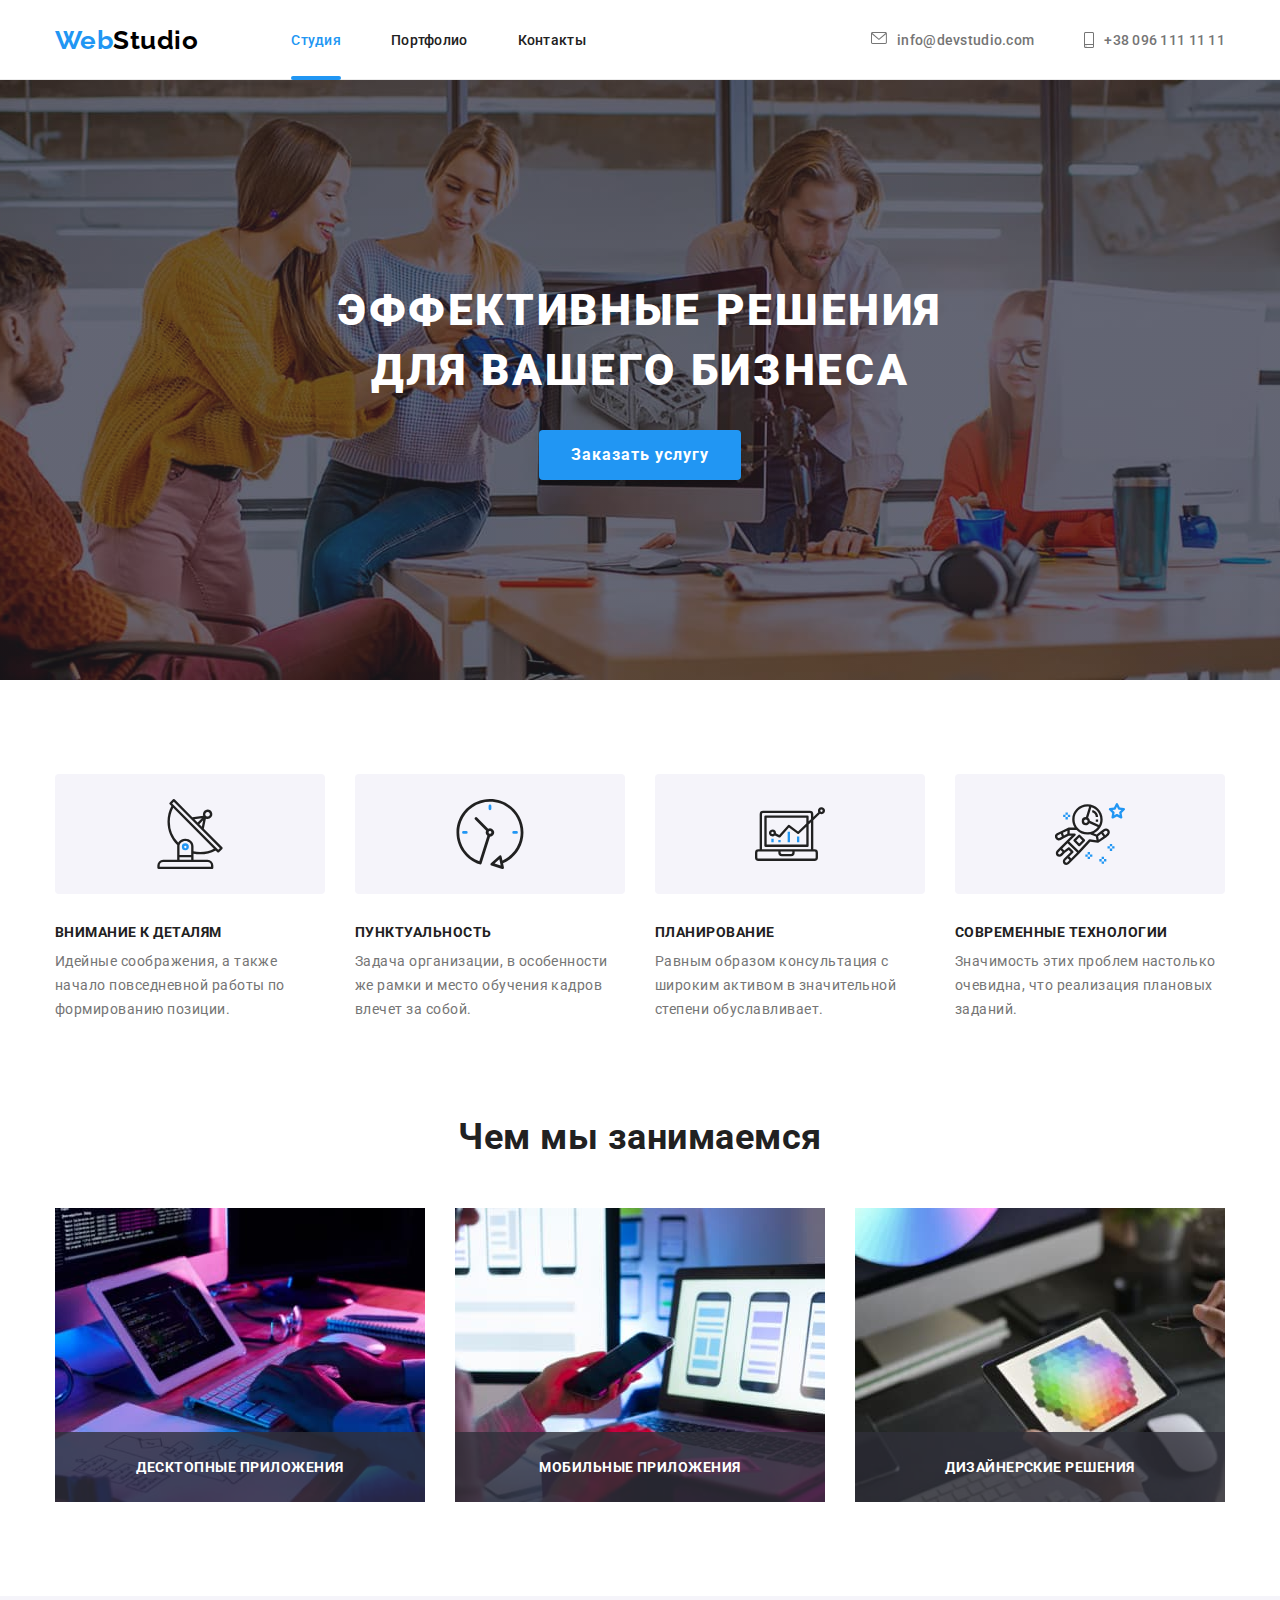
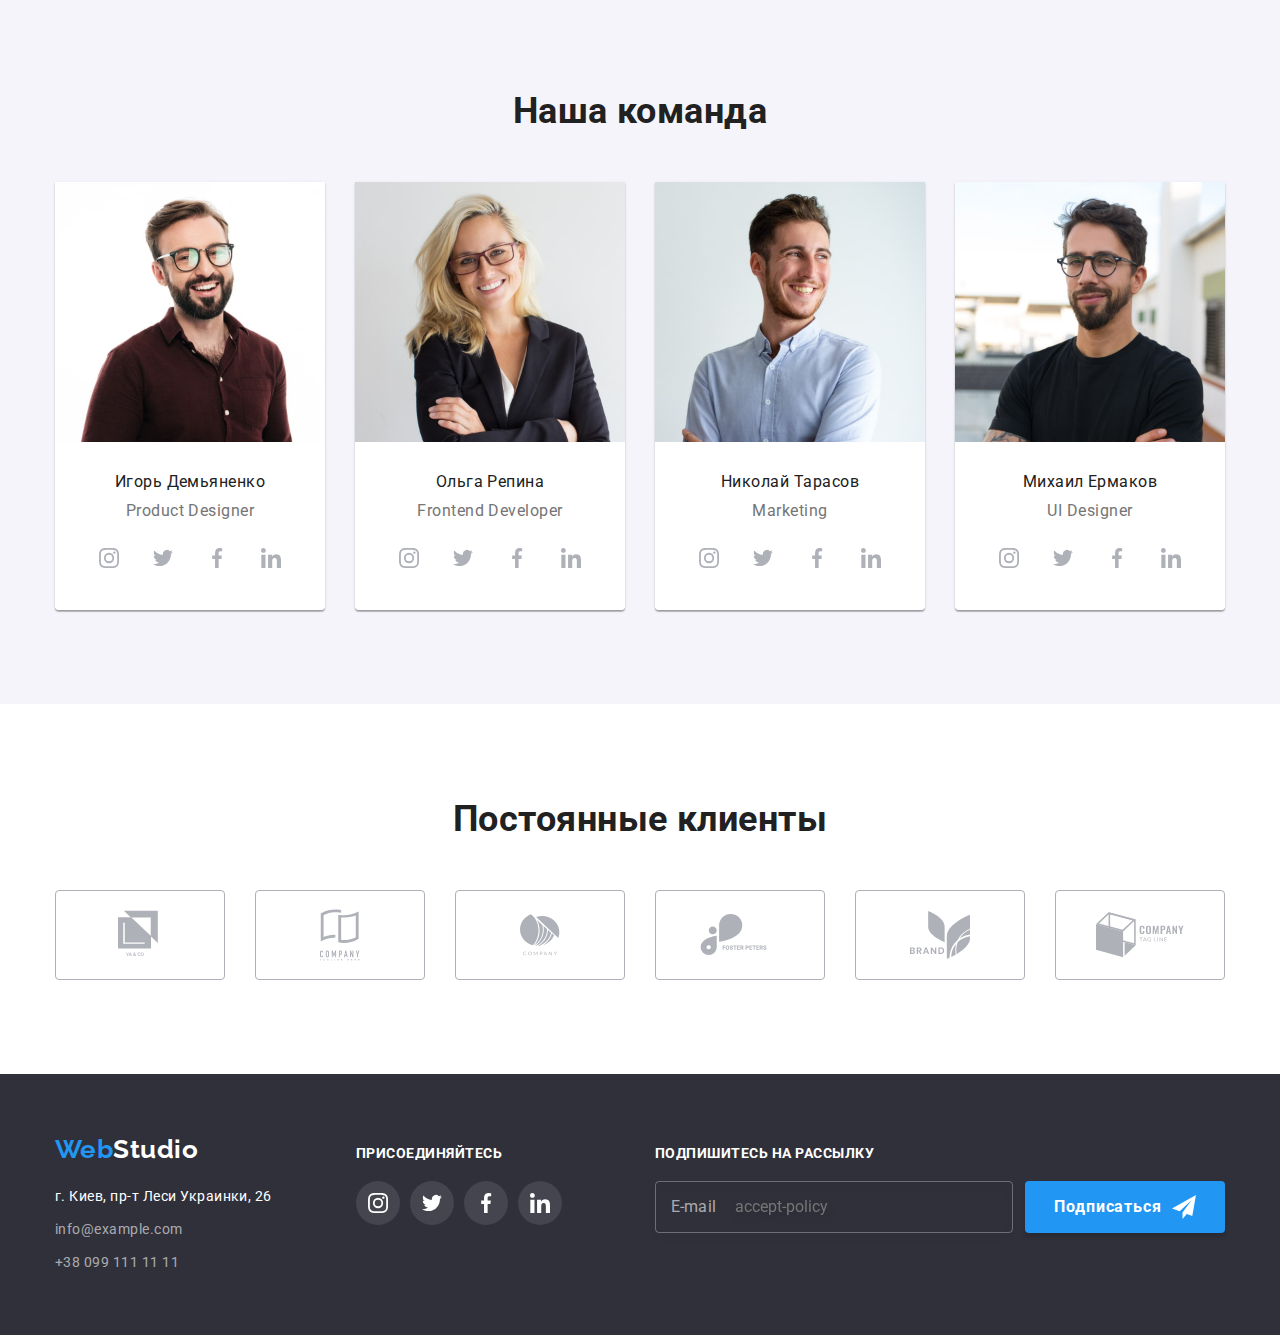
==== commit ae58224f: "hw-06" ====
--- a/index.html
+++ b/index.html
@@ -9,32 +9,32 @@
     <link rel="stylesheet" href="./css/styles.css" />
   </head>
 
-  <body class="body">
+  <body class="page-body">
     <!--Header site-->
-    <header class="header">
+    <header class="page-header">
       <div class="container flexbox">
-        <nav class="nav flexbox">
-          <a class="logo link" href="./index.html" aria-label="вебстудия" lang="en">Web<span class="logo-text">Studio</span></a>
-
-          <ul class="nav-list list flexbox">
-            <li class="nav-list-item"><a class="nav-list-link link current" href="./index.html">Студия</a></li>
-            <li class="nav-list-item"><a class="nav-list-link link" href="./portfolio.html">Портфолио</a></li>
-            <li class="nav-list-item"><a class="nav-list-link link" href="">Контакты</a></li>
+        <nav class="nav page-header__nav">
+          <a class="logo link nav__logo" href="./index.html" aria-label="вебстудия" lang="en">Web<span class="logo__text">Studio</span></a>
+
+          <ul class="list site-nav">
+            <li class="site-nav__item"><a class="link site-nav__link site-nav__link--current" href="./index.html">Студия</a></li>
+            <li class="site-nav__item"><a class="link site-nav__link" href="./portfolio.html">Портфолио</a></li>
+            <li class="site-nav__item"><a class="link site-nav__link" href="">Контакты</a></li>
           </ul>
         </nav>
 
-        <ul class="header-contact list flexbox">
-          <li class="header-contact-item">
-            <a class="header-contact-link link" href="mailto:info@devstudio.com">
-              <svg class="contact-icon" width="16" height="12">
+        <ul class="list contact">
+          <li class="contact__item">
+            <a class="contact__link link" href="mailto:info@devstudio.com">
+              <svg class="contact__icon" width="16" height="12">
                 <use href="./images/sprite.svg#icon-mail"></use>
               </svg>
               <span lang="en">info@devstudio.com</span>
             </a>
           </li>
-          <li class="header-contact-item">
-            <a class="header-contact-link link" href="tel:+380961111111">
-              <svg class="contact-icon" width="10" height="16">
+          <li class="contact__item">
+            <a class="contact__link link" href="tel:+380961111111">
+              <svg class="contact__icon" width="10" height="16">
                 <use href="./images/sprite.svg#icon-smartphone"></use>
               </svg>
               +38 096 111 11 11
@@ -47,10 +47,10 @@
     <!--Main content-->
     <main>
       <!--Hero-->
-      <section class="hero overlay">
+      <section class="hero hero__overlay">
         <div class="container">
-          <h1 class="hero-title">Эффективные решения для вашего бизнеса</h1>
-          <button class="hero-button" type="button" data-modal-open>Заказать услугу</button>
+          <h1 class="hero__title">Эффективные решения для вашего бизнеса</h1>
+          <button class="btn" type="button" data-modal-open>Заказать услугу</button>
         </div>
       </section>
 
@@ -58,106 +58,108 @@
       <section class="features">
         <div class="container">
           <h2 class="visually-hidden">Особенности</h2>
-          <ul class="features-list list flexbox">
-            <li class="features-list-item">
-              <div class="features-pic">
-                <svg class="features-icon">
+
+          <ul class="list features-list">
+            <li class="features-list__item">
+              <div class="features-list__pic">
+                <svg class="features-list__icon">
                   <use href="./images/sprite.svg#icon-antenna"></use>
                 </svg>
               </div>
-              <h3 class="features-list-title">Внимание к деталям</h3>
-              <p class="features-list-text">Идейные соображения, а также начало повседневной работы по формированию позиции.</p>
-            </li>
-            <li class="features-list-item">
-              <div class="features-pic">
-                <svg class="features-icon">
+              <h3 class="features-list__subtitle">Внимание к деталям</h3>
+              <p class="features-list__description">Идейные соображения, а также начало повседневной работы по формированию позиции.</p>
+            </li>
+            <li class="features-list__item">
+              <div class="features-list__pic">
+                <svg class="features-list__icon">
                   <use href="./images/sprite.svg#icon-clock"></use>
                 </svg>
               </div>
-              <h3 class="features-list-title">Пунктуальность</h3>
-              <p class="features-list-text">Задача организации, в особенности же рамки и место обучения кадров влечет за собой.</p>
-            </li>
-            <li class="features-list-item">
-              <div class="features-pic">
-                <svg class="features-icon">
+              <h3 class="features-list__subtitle">Пунктуальность</h3>
+              <p class="features-list__description">Задача организации, в особенности же рамки и место обучения кадров влечет за собой.</p>
+            </li>
+            <li class="features-list__item">
+              <div class="features-list__pic">
+                <svg class="features-list__icon">
                   <use href="./images/sprite.svg#icon-diagram"></use>
                 </svg>
               </div>
-              <h3 class="features-list-title">Планирование</h3>
-              <p class="features-list-text">Равным образом консультация с широким активом в значительной степени обуславливает.</p>
-            </li>
-            <li class="features-list-item">
-              <div class="features-pic">
-                <svg class="features-icon">
+              <h3 class="features-list__subtitle">Планирование</h3>
+              <p class="features-list__description">Равным образом консультация с широким активом в значительной степени обуславливает.</p>
+            </li>
+            <li class="features-list__item">
+              <div class="features-list__pic">
+                <svg class="features-list__icon">
                   <use href="./images/sprite.svg#icon-astronaut"></use>
                 </svg>
               </div>
-              <h3 class="features-list-title">Современные технологии</h3>
-              <p class="features-list-text">Значимость этих проблем настолько очевидна, что реализация плановых заданий.</p>
+              <h3 class="features-list__subtitle">Современные технологии</h3>
+              <p class="features-list__description">Значимость этих проблем настолько очевидна, что реализация плановых заданий.</p>
             </li>
           </ul>
         </div>
       </section>
 
-      <!--Чем мы занимаемся-->
-      <section class="work">
+      <!--Servises-->
+      <section class="servises">
         <div class="container">
-          <h2 class="work-title">Чем мы занимаемся</h2>
-
-          <ul class="work-list list flexbox">
-            <li class="work-list-item">
-              <img class="work-list-item-img" src="./images/work/box-1.jpg" alt="Фото програмирование" width="370" height="294" />
-              <p class="work-list-decription">Десктопные приложения</p>
-            </li>
-
-            <li class="work-list-item">
-              <img class="work-list-item-img" src="./images/work/box-2.jpg" alt="Фото мобильние приложения" width="370" height="294" />
-              <p class="work-list-decription">Мобильные приложения</p>
-            </li>
-
-            <li class="work-list-item">
-              <img class="work-list-item-img" src="./images/work/box-3.jpg" alt="Фото дизайн приложений" width="370" height="294" />
-              <p class="work-list-decription">Дизайнерские решения</p>
+          <h2 class="title servises__title">Чем мы занимаемся</h2>
+
+          <ul class="list work-list work-list--grid">
+            <li class="work-list__item">
+              <img class="img" src="./images/work/box-1.jpg" alt="Фото програмирование" width="370" height="294" />
+              <p class="work-list__description">Десктопные приложения</p>
+            </li>
+
+            <li class="work-list__item">
+              <img class="img" src="./images/work/box-2.jpg" alt="Фото мобильние приложения" width="370" height="294" />
+              <p class="work-list__description">Мобильные приложения</p>
+            </li>
+
+            <li class="work-list__item">
+              <img class="img" src="./images/work/box-3.jpg" alt="Фото дизайн приложений" width="370" height="294" />
+              <p class="work-list__description">Дизайнерские решения</p>
             </li>
           </ul>
         </div>
       </section>
+
       <!--Our team-->
       <section class="team">
         <div class="container">
-          <h2 class="team-title">Наша команда</h2>
-          <ul class="team-list list flexbox">
+          <h2 class="title team__title">Наша команда</h2>
+          <ul class="list employee employee--grid">
             <!-- Igor-Demianenko -->
-            <li class="team-list-item">
-              <img class="team-list-img" src="./images/team/img-1.jpg" alt="Фото Игорь Демьяненко" aria-label="Игорь Демьяненко" width="270" height="260" />
-              <div class="team-list-description flexbox">
-                <h3 class="team-list-title">Игорь Демьяненко</h3>
-                <p class="team-list-text" lang="en">Product Designer</p>
-                <ul class="social-list list flexbox">
-                  <li class="social-item">
-                    <a href="" class="social-link link" aria-label="инстаграм Игоря Демьяненко">
-                      <svg class="social-icon" width="20" height="20">
+            <li class="employee__item">
+              <img class="img" src="./images/team/img-1.jpg" alt="Фото Игорь Демьяненко" aria-label="Игорь Демьяненко" width="270" height="260" />
+              <div class="employee__description flexbox">
+                <h3 class="employee__title">Игорь Демьяненко</h3>
+                <p class="employee__text" lang="en">Product Designer</p>
+                <ul class="list social">
+                  <li class="social__item">
+                    <a href="" class="link social__link" aria-label="инстаграм Игоря Демьяненко">
+                      <svg class="social__icon" width="20" height="20">
                         <use href="./images/sprite.svg#icon-instagram"></use>
                       </svg>
                     </a>
                   </li>
-                  <li class="social-item">
-                    <a href="" class="social-link link" aria-label="твиттер Игоря Демьяненко">
-                      <svg class="social-icon" width="20" height="20">
+                  <li class="social__item">
+                    <a href="" class="link social__link" aria-label="твиттер Игоря Демьяненко">
+                      <svg class="social__icon" width="20" height="20">
                         <use href="./images/sprite.svg#icon-twitter"></use>
                       </svg>
                     </a>
                   </li>
-                  <li class="social-item">
-                    <a href="" class="social-link link" aria-label="фейсбук Игоря Демьяненко">
-                      <svg class="social-icon" width="20" height="20">
+                  <li class="social__item">
+                    <a href="" class="link social__link" aria-label="фейсбук Игоря Демьяненко">
+                      <svg class="social__icon" width="20" height="20">
                         <use href="./images/sprite.svg#icon-facebook"></use>
                       </svg>
                     </a>
                   </li>
-                  <li class="social-item">
-                    <a href="" class="social-link link" aria-label="линкедин Игоря Демьяненко">
-                      <svg class="social-icon" width="20" height="20">
+                  <li class="social__item">
+                    <a href="" class="link social__link" aria-label="линкедин Игоря Демьяненко">
+                      <svg class="social__icon" width="20" height="20">
                         <use href="./images/sprite.svg#icon-linkedin"></use>
                       </svg>
                     </a>
@@ -167,36 +169,36 @@
             </li>
 
             <!-- Olga Repina -->
-            <li class="team-list-item">
-              <img class="team-list-img" src="./images/team/img-2.jpg" alt="Фото Ольга Репина" aria-label="Ольга Репина" width="270" height="260" />
-              <div class="team-list-description flexbox">
-                <h3 class="team-list-title">Ольга Репина</h3>
-                <p class="team-list-text" lang="en">Frontend Developer</p>
-                <ul class="social-list list flexbox">
-                  <li class="social-item">
-                    <a href="" class="social-link link" aria-label="инстаграм Ольги Репиной">
-                      <svg class="social-icon" width="20" height="20">
+            <li class="employee__item">
+              <img class="img" src="./images/team/img-2.jpg" alt="Фото Ольга Репина" aria-label="Ольга Репина" width="270" height="260" />
+              <div class="employee__description flexbox">
+                <h3 class="employee__title">Ольга Репина</h3>
+                <p class="employee__text" lang="en">Frontend Developer</p>
+                <ul class="list social">
+                  <li class="social__item">
+                    <a href="" class="link social__link" aria-label="инстаграм Ольги Репиной">
+                      <svg class="social__icon" width="20" height="20">
                         <use href="./images/sprite.svg#icon-instagram"></use>
                       </svg>
                     </a>
                   </li>
-                  <li class="social-item">
-                    <a href="" class="social-link link" aria-label="твиттер Ольги Репиной">
-                      <svg class="social-icon" width="20" height="20">
+                  <li class="social__item">
+                    <a href="" class="link social__link" aria-label="твиттер Ольги Репиной">
+                      <svg class="social__icon" width="20" height="20">
                         <use href="./images/sprite.svg#icon-twitter"></use>
                       </svg>
                     </a>
                   </li>
-                  <li class="social-item">
-                    <a href="" class="social-link link" aria-label="фейсбук Ольги Репиной">
-                      <svg class="social-icon" width="20" height="20">
+                  <li class="social__item">
+                    <a href="" class="link social__link" aria-label="фейсбук Ольги Репиной">
+                      <svg class="social__icon" width="20" height="20">
                         <use href="./images/sprite.svg#icon-facebook"></use>
                       </svg>
                     </a>
                   </li>
-                  <li class="social-item">
-                    <a href="" class="social-link link" aria-label="линкедин Ольги Репиной">
-                      <svg class="social-icon" width="20" height="20">
+                  <li class="social__item">
+                    <a href="" class="link social__link" aria-label="линкедин Ольги Репиной">
+                      <svg class="social__icon" width="20" height="20">
                         <use href="./images/sprite.svg#icon-linkedin"></use>
                       </svg>
                     </a>
@@ -206,36 +208,36 @@
             </li>
 
             <!-- Nikolay Tarasov -->
-            <li class="team-list-item">
-              <img class="team-list-img" src="./images/team/img-3.jpg" alt="Фото Николай Тарасов" aria-label="Николай Тарасов" width="270" height="260" />
-              <div class="team-list-description flexbox">
-                <h3 class="team-list-title">Николай Тарасов</h3>
-                <p class="team-list-text" lang="en">Marketing</p>
-                <ul class="social-list list flexbox">
-                  <li class="social-item">
-                    <a href="" class="social-link link" aria-label="инстаграм Николая Тарасова">
-                      <svg class="social-icon" width="20" height="20">
+            <li class="employee__item">
+              <img class="img" src="./images/team/img-3.jpg" alt="Фото Николай Тарасов" aria-label="Николай Тарасов" width="270" height="260" />
+              <div class="employee__description flexbox">
+                <h3 class="employee__title">Николай Тарасов</h3>
+                <p class="employee__text" lang="en">Marketing</p>
+                <ul class="list social">
+                  <li class="social__item">
+                    <a href="" class="link social__link" aria-label="инстаграм Николая Тарасова">
+                      <svg class="social__icon" width="20" height="20">
                         <use href="./images/sprite.svg#icon-instagram"></use>
                       </svg>
                     </a>
                   </li>
-                  <li class="social-item">
-                    <a href="" class="social-link link" aria-label="твиттер Николая Тарасова">
-                      <svg class="social-icon" width="20" height="20">
+                  <li class="social__item">
+                    <a href="" class="link social__link" aria-label="твиттер Николая Тарасова">
+                      <svg class="social__icon" width="20" height="20">
                         <use href="./images/sprite.svg#icon-twitter"></use>
                       </svg>
                     </a>
                   </li>
-                  <li class="social-item">
-                    <a href="" class="social-link link" aria-label="фейсбук Николая Тарасова">
-                      <svg class="social-icon" width="20" height="20">
+                  <li class="social__item">
+                    <a href="" class="link social__link" aria-label="фейсбук Николая Тарасова">
+                      <svg class="social__icon" width="20" height="20">
                         <use href="./images/sprite.svg#icon-facebook"></use>
                       </svg>
                     </a>
                   </li>
-                  <li class="social-item">
-                    <a href="" class="social-link link" aria-label="линкедин Николая Тарасова">
-                      <svg class="social-icon" width="20" height="20">
+                  <li class="social__item">
+                    <a href="" class="link social__link" aria-label="линкедин Николая Тарасова">
+                      <svg class="social__icon" width="20" height="20">
                         <use href="./images/sprite.svg#icon-linkedin"></use>
                       </svg>
                     </a>
@@ -245,36 +247,36 @@
             </li>
 
             <!-- Mihail Ermakov -->
-            <li class="team-list-item">
-              <img class="team-list-img" src="./images/team/img-4.jpg" alt="Фото Михаил Ермаков" aria-label="Михаил Ермаков" width="270" height="260" />
-              <div class="team-list-description flexbox">
-                <h3 class="team-list-title">Михаил Ермаков</h3>
-                <p class="team-list-text" lang="en">UI Designer</p>
-                <ul class="social-list list flexbox">
-                  <li class="social-item">
-                    <a href="" class="social-link link" aria-label="инстаграм Михаила Ермакова">
-                      <svg class="social-icon" width="20" height="20">
+            <li class="employee__item">
+              <img class="img" src="./images/team/img-4.jpg" alt="Фото Михаил Ермаков" aria-label="Михаил Ермаков" width="270" height="260" />
+              <div class="employee__description flexbox">
+                <h3 class="employee__title">Михаил Ермаков</h3>
+                <p class="employee__text" lang="en">UI Designer</p>
+                <ul class="list social">
+                  <li class="social__item">
+                    <a href="" class="link social__link" aria-label="инстаграм Михаила Ермакова">
+                      <svg class="social__icon" width="20" height="20">
                         <use href="./images/sprite.svg#icon-instagram"></use>
                       </svg>
                     </a>
                   </li>
-                  <li class="social-item">
-                    <a href="" class="social-link link" aria-label="твиттер Михаила Ермакова">
-                      <svg class="social-icon" width="20" height="20">
+                  <li class="social__item">
+                    <a href="" class="link social__link" aria-label="твиттер Михаила Ермакова">
+                      <svg class="social__icon" width="20" height="20">
                         <use href="./images/sprite.svg#icon-twitter"></use>
                       </svg>
                     </a>
                   </li>
-                  <li class="social-item">
-                    <a href="" class="social-link link" aria-label="фейсбук Михаила Ермакова">
-                      <svg class="social-icon" width="20" height="20">
+                  <li class="social__item">
+                    <a href="" class="link social__link" aria-label="фейсбук Михаила Ермакова">
+                      <svg class="social__icon" width="20" height="20">
                         <use href="./images/sprite.svg#icon-facebook"></use>
                       </svg>
                     </a>
                   </li>
-                  <li class="social-item">
-                    <a href="" class="social-link link" aria-label="линкедин Михаила Ермакова">
-                      <svg class="social-icon" width="20" height="20">
+                  <li class="social__item">
+                    <a href="" class="link social__link" aria-label="линкедин Михаила Ермакова">
+                      <svg class="social__icon" width="20" height="20">
                         <use href="./images/sprite.svg#icon-linkedin"></use>
                       </svg>
                     </a>
@@ -286,55 +288,55 @@
         </div>
       </section>
 
-      <!-- Clients -->
-      <section class="clients">
+      <!-- Our clients -->
+      <section class="our-clients">
         <div class="container">
-          <h2 class="clients-title">Постоянные клиенты</h2>
-          <ul class="clients-list list flexbox">
+          <h2 class="title our-clients__title">Постоянные клиенты</h2>
+          <ul class="list clients">
             <!-- Client-1 -->
-            <li class="clients-item">
-              <a href="" class="clients-link link" aria-label="Веб Страница Клиента-1">
-                <svg class="clients-icon" width="44" height="50">
+            <li class="clients__item">
+              <a href="" class="link clients__link" aria-label="Веб Страница Клиента-1">
+                <svg class="clients__icon" width="44" height="50">
                   <use href="./images/sprite.svg#icon-client-1"></use>
                 </svg>
               </a>
             </li>
             <!-- Client-2 -->
-            <li class="clients-item">
-              <a href="" class="clients-link link" aria-label="Веб Страница Клиента-2">
-                <svg class="clients-icon" width="40" height="52">
+            <li class="clients__item">
+              <a href="" class="link clients__link" aria-label="Веб Страница Клиента-2">
+                <svg class="clients__icon" width="40" height="52">
                   <use href="./images/sprite.svg#icon-client-2"></use>
                 </svg>
               </a>
             </li>
             <!-- Client-3 -->
-            <li class="clients-item">
-              <a href="" class="clients-link link" aria-label="Веб Страница Клиента-3">
-                <svg class="clients-icon" width="40" height="42">
+            <li class="clients__item">
+              <a href="" class="link clients__link" aria-label="Веб Страница Клиента-3">
+                <svg class="clients__icon" width="40" height="42">
                   <use href="./images/sprite.svg#icon-client-3"></use>
                 </svg>
               </a>
             </li>
             <!-- Client-4 -->
-            <li class="clients-item">
-              <a href="" class="clients-link link" aria-label="Веб Страница Клиента-4">
-                <svg class="clients-icon" width="80" height="42">
+            <li class="clients__item">
+              <a href="" class="link clients__link" aria-label="Веб Страница Клиента-4">
+                <svg class="clients__icon" width="80" height="42">
                   <use href="./images/sprite.svg#icon-client-4"></use>
                 </svg>
               </a>
             </li>
             <!-- Client-5 -->
-            <li class="clients-item">
-              <a href="" class="clients-link link" aria-label="Веб Страница Клиента-5">
-                <svg class="clients-icon" width="60" height="48">
+            <li class="clients__item">
+              <a href="" class="link clients__link" aria-label="Веб Страница Клиента-5">
+                <svg class="clients__icon" width="60" height="48">
                   <use href="./images/sprite.svg#icon-client-5"></use>
                 </svg>
               </a>
             </li>
             <!-- Client-6 -->
-            <li class="clients-item">
-              <a href="" class="clients-link link" aria-label="Веб Страница Клиента-6">
-                <svg class="clients-icon" width="88" height="46">
+            <li class="clients__item">
+              <a href="" class="link clients__link" aria-label="Веб Страница Клиента-6">
+                <svg class="clients__icon" width="88" height="46">
                   <use href="./images/sprite.svg#icon-client-6"></use>
                 </svg>
               </a>
@@ -343,80 +345,150 @@
         </div>
       </section>
     </main>
+
+    <!--Modal window-->
+    <div class="backdrop backdrop--is-hidden" data-modal>
+      <div class="modal">
+        <button type="button" class="modal__btn" data-modal-close>
+          <svg class="modal__icon">
+            <use href="./images/sprite.svg#icon-form-close"></use>
+          </svg>
+        </button>
+
+        <!--Slogan-->
+        <b class="modal__slogan">Оставьте свои данные, мы вам перезвоним</b>
+
+        <!-- Speaker Form-->
+        <form action="#" class="site-form js-speaker-form" autocomplete="off">
+          <div class="site-form__wrapper">
+            <div class="site-form__field">
+              <label class="site-form__label" for="name">Имя</label>
+              <input class="site-form__input" type="text" name="user-name" id="name" placeholder="Иван Ивановыч *" required minlength="2" />
+              <svg class="site-form__icon">
+                <use href="./images/sprite.svg#icon-form-person"></use>
+              </svg>
+            </div>
+
+            <div class="site-form__field">
+              <label class="site-form__label" for="tel">Телефон</label>
+              <input class="site-form__input" type="tel" name="user-phone" id="tel" placeholder="+38-096-111-11-11 *" required pattern="+[0-9]{2}-[0-9]{3}-[0-9]{3}-[0-9]{2}-[0-9]{2}" />
+              <svg class="site-form__icon">
+                <use href="./images/sprite.svg#icon-form-phone"></use>
+              </svg>
+            </div>
+
+            <div class="site-form__field">
+              <label class="site-form__label" for="mail">Почта</label>
+              <input class="site-form__input" type="email" name="user-mail" id="mail" placeholder="mail@gmail.com *" required />
+              <svg class="site-form__icon">
+                <use href="./images/sprite.svg#icon-form-email"></use>
+              </svg>
+            </div>
+
+            <div class="site-form__field">
+              <label class="site-form__label" for="comment">Комментарий</label>
+              <textarea class="site-form__textarea" name="user-comment" id="comment" placeholder="Введите текст"></textarea>
+            </div>
+          </div>
+
+          <div class="check">
+            <input class="visually-hidden check__input" type="checkbox" name="accept" value="accept" id="accept" />
+            <label class="check__label" for="accept">
+              Соглашаюсь с рассылкой и принимаю
+              <a class="link check__link" href="">Условия договора</a>
+            </label>
+          </div>
+
+          <button class="btn" type="submit">Отправить</button>
+        </form>
+      </div>
+    </div>
 
     <!--Footer-->
     <footer class="footer">
       <!-- Footer contact and map -->
-      <div class="container flexbox">
-        <div class="footer-contact">
-          <a class="logo link" href="./index.html" aria-label="вебстудия" lang="en">Web<span class="logo-text">Studio</span> </a>
+      <div class="container footer__container">
+        <div class="footer__contact">
+          <a class="logo link footer__logo" href="./index.html" aria-label="вебстудия" lang="en">Web<span class="logo__text logo__text--inverse">Studio</span> </a>
 
           <address class="address">
-            <ul class="address-list list">
-              <li class="address-list-item">
-                <a class="address-map link" href="https://goo.gl/maps/MZd4GbBzznk5j25o9" aria-label="карта пути к вебстудии" target="_blank"> г. Киев, пр-т Леси Украинки, 26</a>
+            <ul class="list">
+              <li class="address__item">
+                <a class="link address__map link" href="https://goo.gl/maps/MZd4GbBzznk5j25o9" aria-label="карта пути к вебстудии" target="_blank"> г. Киев, пр-т Леси Украинки, 26</a>
               </li>
-              <li class="address-list-item">
-                <a class="address-list-link link" href="mailto:info@example.com" aria-label="почтовий адрес вебстудии">info@example.com</a>
+              <li class="address__item">
+                <a class="link address__link" href="mailto:info@example.com" aria-label="почтовий адрес вебстудии">info@example.com</a>
               </li>
-              <li class="address-list-item">
-                <a class="address-list-link link" href="tel:+380991111111" aria-label="контактний телефон вебстудии">+38 099 111 11 11</a>
+              <li class="address__item">
+                <a class="link address__link" href="tel:+380991111111" aria-label="контактний телефон вебстудии">+38 099 111 11 11</a>
               </li>
             </ul>
           </address>
         </div>
 
         <!-- Join to us -->
-        <div class="footer-join">
-          <b class="join">присоединяйтесь</b>
-          <ul class="social-list list flexbox">
-            <li class="social-item">
-              <a href="" class="social-link link" aria-label="инстаграм вебстудии">
-                <svg class="social-icon" width="20" height="20">
+        <div class="join footer__join">
+          <b class="footer__slogan">присоединяйтесь</b>
+          <ul class="list social">
+            <li class="social__item">
+              <a href="" class="link social__link join__link" aria-label="инстаграм вебстудии">
+                <svg class="social__icon" width="20" height="20">
                   <use href="./images/sprite.svg#icon-instagram"></use>
                 </svg>
               </a>
             </li>
-            <li class="social-item">
-              <a href="" class="social-link link" aria-label="твиттер вебстудии">
-                <svg class="social-icon" width="20" height="20">
+            <li class="social__item">
+              <a href="" class="link social__link join__link" aria-label="твиттер вебстудии">
+                <svg class="social__icon" width="20" height="20">
                   <use href="./images/sprite.svg#icon-twitter"></use>
                 </svg>
               </a>
             </li>
-            <li class="social-item">
-              <a href="" class="social-link link" aria-label="фейсбук вебстудии">
-                <svg class="social-icon" width="20" height="20">
+            <li class="social__item">
+              <a href="" class="link social__link join__link" aria-label="фейсбук вебстудии">
+                <svg class="social__icon" width="20" height="20">
                   <use href="./images/sprite.svg#icon-facebook"></use>
                 </svg>
               </a>
             </li>
-            <li class="social-item">
-              <a href="" class="social-link link" aria-label="линкедин вебстудии">
-                <svg class="social-icon" width="20" height="20">
+            <li class="social__item">
+              <a href="" class="link social__link join__link" aria-label="линкедин вебстудии">
+                <svg class="social__icon" width="20" height="20">
                   <use href="./images/sprite.svg#icon-linkedin"></use>
                 </svg>
               </a>
             </li>
           </ul>
+        </div>
+
+        <!-- Accept for mail -->
+        <div class="accept footer__accept">
+          <b class="footer__slogan">Подпишитесь на рассылку</b>
+
+          <form action="#" class="js-speaker-form" autocomplete="off">
+            <div class="flexbox">
+              <div class="accept__field flexbox">
+                <input class="site-form__input accept__input" type="email" name="mail" value="accept-policy" id="send-mail" placeholder="example@gmail.com" />
+                <label class="site-form__label accept__label" for="send-mail">E-mail</label>
+              </div>
+
+              <button class="btn accept__button" type="submit">
+                Подписаться
+                <svg class="accept__icon">
+                  <use href="./images/sprite.svg#icon-form-send"></use>
+                </svg>
+              </button>
+            </div>
+          </form>
         </div>
       </div>
     </footer>
-
-    <!--Modal window-->
-    <div class="backdrop is-hidden" data-modal>
-      <div class="modal">
-        <a href="" class="modal-link link" aria-label="закритие модального окна" data-modal-close>
-          <svg class="modal-icon">
-            <use href="./images/sprite.svg#icon-close-modal"></use>
-          </svg>
-        </a>
-      </div>
-    </div>
 
     <!--Fix Header-->
     <script src="./js/fixheader.js"></script>
     <!--Modal-->
     <script src="./js/modal.js"></script>
+    <!-- Speaker Form 
+    <script src="./js/speakerform.js"></script>-->
   </body>
 </html>
--- a/css/styles.css
+++ b/css/styles.css
@@ -4,7 +4,7 @@
   --secondary-font-family: "Raleway", sans-serif;
   --primary-text-color: #212121;
   --secondary-text-color: #757575;
-  --accent-color: rgb(33, 150, 243);
+  --accent-color: #2196f3;
   --icon-color: #afb1b8;
   --white-color: #ffffff;
   --time: 250ms;
@@ -23,10 +23,10 @@
   /*outline: 1px solid tomato;*/
 }
 /*общие стили*/
-.body {
+.page-body {
+  margin: 0 auto;
   font-family: var(--main-font-family);
   letter-spacing: 0.03em;
-  margin: 0 auto;
 }
 /*скриваю точки списка + сбрасиваю маржини списков*/
 .list {
@@ -34,17 +34,18 @@
 }
 /*нижнее подчеркивание ссилок*/
 .link {
+  display: block;
   text-decoration: none;
 }
 /*центрирование контента*/
 .container {
-  width: 1200px;
   margin: 0 auto;
   padding-right: 15px;
   padding-left: 15px;
+  width: 1200px;
 }
 /*отступ картинок*/
-img {
+.img {
   display: block;
   max-width: 100%;
   height: auto;
@@ -64,11 +65,64 @@
   clip: rect(0, 0, 0, 0);
   overflow: hidden;
 }
+/*
+.visually-hidden {
+  position: absolute !important;
+  clip: rect(1px 1px 1px 1px);  /- IE6, IE7 - /
+  clip: rect(1px, 1px, 1px, 1px);
+  padding: 0 !important;
+  border: 0 !important;
+  height: 1px !important;
+  width: 1px !important;
+  overflow: hidden;
+}
+*/
+/*Кнопка*/
+.btn {
+  display: flex;
+  justify-content: center;
+  margin: 0 auto;
+  padding: 10px 32px;
+
+  min-width: 200px;
+
+  border: none;
+  border-radius: 4px;
+  box-shadow: 0px 4px 4px rgba(0, 0, 0, 0.15);
+
+  font-family: var(--main-font-family);
+  font-style: normal;
+  font-weight: 700;
+  font-size: 16px;
+  line-height: 1.875;
+  letter-spacing: 0.06em;
+
+  color: var(--white-color);
+  background-color: var(--accent-color);
+
+  transition: background-color var(--time) var(--function-time);
+}
+/*активное состояние кнопки*/
+.btn:hover,
+.btn:focus {
+  cursor: pointer;
+  background-color: #188ce8;
+}
+/*заголовок*/
+.title {
+  text-align: center;
+
+  font-weight: 700;
+  font-size: 36px;
+  line-height: 1.167;
+
+  color: var(--primary-text-color);
+}
 /*======  END MAIN  ======*/
 /*----------------------------------------------------------*/
 /*======  HEADER  ======*/
 /*хедер*/
-.header {
+.page-header {
   position: fixed;
   top: 0;
   left: 50%;
@@ -80,25 +134,28 @@
   background-color: #ffffff;
 }
 /*линия*/
-.header::after {
+.page-header::after {
+  content: "";
   position: absolute;
   left: 0;
   bottom: 0;
   display: block;
-  content: "";
+
   width: 100%;
+
   border-bottom: 1px solid #ececec;
 }
-/*правий отступ для елементов списков*/
-.nav-list-item:not(:last-child),
-.header-contact-item:not(:last-child) {
-  margin-right: 50px;
-}
-/*Стилизация логотипа*/
+/*создание виравнивание навигации */
+.nav {
+  display: flex;
+  align-items: center;
+}
+/*правий маржин навигации*/
+.page-header__nav {
+  margin-right: auto;
+}
 /*Логотип шрифт цвет*/
 .logo {
-  margin-right: 93px;
-
   font-family: var(--secondary-font-family);
   font-weight: 700;
   font-size: 26px;
@@ -107,13 +164,32 @@
   color: var(--accent-color);
 }
 /*Цвет для текста логотипа в шапке*/
-.logo-text {
+.logo__text {
   color: #000000;
 }
+/*Цвет для текста логотипа в футере*/
+.logo__text--inverse {
+  color: #ffffff;
+}
+/*правий отступ логотипа*/
+.nav__logo {
+  margin-right: 93px;
+}
+/*флексконтейнер*/
+.site-nav,
+.contact {
+  display: flex;
+}
+/*правий отступ для елементов списков*/
+.site-nav__item:not(:last-child),
+.contact__item:not(:last-child) {
+  margin-right: 50px;
+}
 /*общие стили*/
-.nav-list-link,
-.header-contact-link {
+.site-nav__link,
+.contact__link {
   display: inline-flex;
+
   padding-top: 32px;
   padding-bottom: 32px;
 
@@ -127,48 +203,43 @@
   transition: color var(--time) var(--function-time);
 }
 /*цвет текста контактов*/
-.header-contact-link {
+.contact__link {
   color: var(--secondary-text-color);
 }
 /*правий отступ + цвет иконок*/
-.contact-icon {
+.contact__icon {
   margin-right: 10px;
+
   fill: currentColor;
 }
 /*активное состояние елементов*/
-.nav-list-link:hover,
-.nav-list-link:focus,
-.header-contact-link:hover,
-.header-contact-link:focus {
+.site-nav__link:hover,
+.site-nav__link:focus,
+.contact__link:hover,
+.contact__link:focus {
   color: var(--accent-color);
 }
 
 /*текущая страница*/
-.nav-list-link.current {
+.site-nav__link--current {
+  position: relative;
+
   color: var(--accent-color);
 }
 /*подчеркивание текущей ссилки*/
-.nav-list-link.current::after {
+.site-nav__link--current::after {
+  content: "";
   position: absolute;
   bottom: 0;
-  z-index: 2;
-
-  content: "";
+  z-index: 1;
+
   width: 100%;
   height: 4px;
 
   background: var(--accent-color);
   border-radius: 2px;
 }
-/*создание виравнивание навигации + правий маржин*/
-.nav {
-  align-items: center;
-  margin-right: auto;
-}
-/**/
-.nav-list-item {
-  position: relative;
-}
+
 /*======  END HEADER  ======*/
 /*----------------------------------------------------------*/
 /*======  MAIN  ======*/
@@ -176,98 +247,76 @@
 /*======  HERO  ======*/
 /*падинги + виравнивание текста*/
 .hero {
+  text-align: center;
+
   padding-top: 200px;
   padding-bottom: 200px;
-
-  text-align: center;
 }
 /*Фон Героя*/
-.overlay {
+.hero__overlay {
   margin-left: auto;
   margin-right: auto;
+
   height: 600px;
   max-width: 1600px;
+
   background-color: #c4c4c4;
   background-image: linear-gradient(rgba(47, 48, 58, 0.4), rgba(47, 48, 58, 0.4)), url(../images/img.jpg);
   background-position: center;
   background-repeat: no-repeat;
+  background-size: cover;
 }
 
 /*Заголовок Hero*/
-.hero-title {
+.hero__title {
+  margin: 0 auto;
+
   max-width: 696px;
-  margin: 0 auto;
   margin-bottom: 30px;
 
   font-weight: 900;
   font-size: 44px;
   line-height: 1.364;
-
   letter-spacing: 0.06em;
   text-transform: uppercase;
 
   color: var(--white-color);
-}
-/*Кнопка Hero*/
-.hero-button {
-  display: inline-flex;
-  border: 1px solid transparent;
-  border-radius: 4px;
-
-  min-width: 200px;
-
-  padding: 10px 32px;
-
-  font-family: var(--main-font-family);
-  font-style: normal;
-  font-weight: 700;
-  font-size: 16px;
-  line-height: 1.875;
-
-  letter-spacing: 0.06em;
-
-  color: var(--white-color);
-  background-color: var(--accent-color);
-
-  transition: background-color var(--time) var(--function-time);
-}
-/*активное состояние кнопки*/
-.hero-button:hover,
-.hero-button:focus {
-  cursor: pointer;
-  background-color: rgb(24, 140, 232);
 }
 /*======  END HERO  ======*/
 /*----------------------------------------------------------*/
 /*======  FEATURES  ======*/
 /*Фон + паддинги секции */
 .features {
-  background-color: var(--white-color);
   padding-top: 94px;
   padding-bottom: 47px;
+
+  background-color: var(--white-color);
+}
+/*флексконтейнер*/
+.features-list {
+  display: flex;
 }
 /*ширина елементов списка*/
-.features-list-item {
+.features-list__item {
   max-width: calc((100% - 60px) / 3);
 }
 /*правий отступ елементов списка*/
-.features-list-item:not(:last-child) {
+.features-list__item:not(:last-child) {
   margin-right: 30px;
 }
-/*заголовок*/
-.features-list-title {
+/*под-заголовок*/
+.features-list__subtitle {
   margin-bottom: 10px;
 
   font-weight: 700;
   font-size: 14px;
   line-height: 1.143;
-
   text-transform: uppercase;
 
   color: var(--primary-text-color);
 }
 /*текст*/
-.features-list-text {
+.features-list__description {
   font-weight: 400;
   font-size: 14px;
   line-height: 1.714;
@@ -275,63 +324,66 @@
   color: var(--secondary-text-color);
 }
 /*контейнер иконок*/
-.features-pic {
+.features-list__pic {
   display: flex;
   justify-content: center;
   align-items: center;
+
   width: 270px;
   height: 120px;
 
-  background: #f5f4fa;
   border-radius: 4px;
   margin-bottom: 30px;
+
+  background: #f5f4fa;
 }
 /*общие размери для всех иконок*/
-.features-icon {
+.features-list__icon {
   width: 70px;
   height: 70px;
 }
 /*======  END FEATURES  ======*/
 /*----------------------------------------------------------*/
-/*======  WORK  ======*/
+/*======  Servises  ======*/
 /*Фон секции чем ми занимаeмся + паддинги секции*/
-.work {
-  background-color: var(--white-color);
+.servises {
   padding-top: 47px;
   padding-bottom: 94px;
+
+  background-color: var(--white-color);
 }
 /*заголовок*/
-.work-title {
+.servises__title {
   margin-bottom: 50px;
-
-  font-weight: 700;
-  font-size: 36px;
-  line-height: 1.167;
-  text-align: center;
-
-  color: var(--primary-text-color);
+}
+/*флексконтейнер*/
+.work-list {
+  display: flex;
+}
+/*сетка списка*/
+.work-list--grid {
+  margin: -15px;
 }
 /* маржини елементов списка*/
-.work-list-item {
+.work-list__item {
   position: relative;
+
   margin: 15px;
+
   max-width: calc((100% - 30px * 3) / 3);
 }
-/*маржини списка*/
-.work-list {
-  margin: -15px;
-}
 /*описание текста чем ми занимаемся*/
-.work-list-decription {
+.work-list__description {
   position: absolute;
   bottom: 0;
   width: 100%;
+  text-align: center;
 
   padding: 27px 0;
+
   font-weight: 700;
   font-size: 14px;
   line-height: 1.143;
-  text-align: center;
   text-transform: uppercase;
 
   color: var(--white-color);
@@ -343,16 +395,25 @@
 /*общие стили*/
 /*фон + падинги секции*/
 .team {
-  background-color: #f5f4fa;
   padding-top: 94px;
   padding-bottom: 94px;
-}
-/*маржин списка*/
-.team-list {
+
+  background-color: #f5f4fa;
+}
+/*заголовок секции*/
+.team__title {
+  margin-bottom: 50px;
+}
+/*флексконтейнер*/
+.employee {
+  display: flex;
+}
+/*сетка списка*/
+.employee--grid {
   margin: -15px;
 }
-/*ширина маржин тень елементов списка*/
-.team-list-item {
+/*ширина та тень елементов списка*/
+.employee__item {
   margin: 15px;
   max-width: calc((100% - 4 * 30px) / 4);
   box-shadow: 0px 1px 3px rgba(0, 0, 0, 0.12), 0px 1px 1px rgba(0, 0, 0, 0.14), 0px 2px 1px rgba(0, 0, 0, 0.2);
@@ -360,7 +421,7 @@
 }
 
 /*нижний паддинг + фон + бордер описание елементов списка*/
-.team-list-description {
+.employee__description {
   flex-direction: column;
   align-items: center;
   padding: 30px 0;
@@ -369,20 +430,10 @@
   background-color: #ffffff;
   border-radius: inherit;
 }
-/*заголовок секции*/
-.team-title {
-  margin-bottom: 50px;
-
-  font-weight: 700;
-  font-size: 36px;
-  line-height: 1.167;
-  text-align: center;
-
-  color: var(--primary-text-color);
-}
+
 /*общие стили + цвет текста заголовка команди*/
-.team-list-title,
-.team-list-text {
+.employee__title,
+.employee__text {
   font-weight: 400;
   font-size: 16px;
   line-height: 1.188;
@@ -390,16 +441,21 @@
   color: var(--primary-text-color);
 }
 /*заголовок команди*/
-.team-list-title {
+.employee__title {
   margin-bottom: 10px;
 }
 /* текст команди*/
-.team-list-text {
+.employee__text {
   margin-bottom: 16px;
   color: var(--secondary-text-color);
 }
+/*список соцсетей*/
+.social {
+  display: flex;
+}
+
 /*виравнивание ссилок соцсетей + геометрия*/
-.social-link {
+.social__link {
   display: inline-flex;
 
   width: 44px;
@@ -414,17 +470,16 @@
   transition: color var(--time) var(--function-time), background-color var(--time) var(--function-time);
 }
 /* правий маржин елементов соцсетей*/
-.social-item:not(:last-child) {
+.social__item:not(:last-child) {
   margin-right: 10px;
 }
 /*цвет иконок соцсетей*/
-.social-icon {
+.social__icon {
   fill: currentColor;
 }
 /*активное состояние соцсетей*/
-.social-link:hover,
-.social-link:focus {
-  outline: none;
+.social__link:hover,
+.social__link:focus {
   color: var(--white-color);
   background-color: var(--accent-color);
 }
@@ -432,27 +487,25 @@
 /*----------------------------------------------------------*/
 /*======  CLIENTS  ======*/
 /*стили секции*/
-.clients {
+.our-clients {
   padding-top: 94px;
   padding-bottom: 94px;
   text-align: center;
 }
 /*заголовок секции*/
-.clients-title {
+.our-clients__title {
   margin-bottom: 50px;
-
-  font-weight: 700;
-  font-size: 36px;
-  line-height: 1.167;
-
-  color: var(--primary-text-color);
+}
+/*список клиентов*/
+.clients {
+  display: flex;
 }
 /*правий маржин*/
-.clients-item:not(:last-child) {
+.clients__item:not(:last-child) {
   margin-right: 30px;
 }
 /*стили для ссилок клиентов*/
-.clients-link {
+.clients__link {
   display: inline-flex;
   justify-content: center;
   align-items: center;
@@ -465,18 +518,301 @@
   transition: color var(--time) var(--function-time), border-color var(--time) var(--function-time);
 }
 /*цвет иконок*/
-.clients-icon {
+.clients__icon {
   fill: currentColor;
 }
 /*активное состояние */
-.clients-link:hover,
-.clients-link:focus {
+.clients__link:hover,
+.clients__link:focus {
   color: var(--accent-color);
   border-color: var(--accent-color);
-  outline: none;
 }
 /*======  END CLIENTS ======*/
 /*----------------------------------------------------------*/
+/*======  MODAL WINDOW  ======*/
+/*фон*/
+.backdrop {
+  position: fixed;
+  top: 0;
+  left: 0;
+  z-index: 1;
+
+  width: 100%;
+  height: 100%;
+
+  background: rgba(0, 0, 0, 0.2);
+
+  opacity: 1;
+  visibility: visible;
+  overflow-y: auto;
+
+  transition: opacity var(--time) var(--function-time), visibility var(--time) var(--function-time);
+}
+/*спрятаний фон*/
+.backdrop--is-hidden {
+  opacity: 0;
+  visibility: hidden;
+  pointer-events: none;
+
+  transition: opacity var(--time) var(--function-time), visibility var(--time) var(--function-time);
+}
+/*модальное окно в спрятаном фоне*/
+.backdrop--is-hidden .modal {
+  transform: translate(-50%, -50%) scale(0);
+  transition: transform var(--time) var(--function-time);
+}
+/*модальное окно*/
+.modal {
+  position: absolute;
+  left: 50%;
+  top: 50%;
+
+  padding: 40px;
+
+  width: 528px;
+
+  box-shadow: 0px 1px 3px rgba(0, 0, 0, 0.12), 0px 1px 1px rgba(0, 0, 0, 0.14), 0px 2px 1px rgba(0, 0, 0, 0.2);
+  border-radius: 4px;
+
+  background-color: #ffffff;
+
+  transform: translate(-50%, -50%) scale(1);
+  transition: transform var(--time) var(--function-time);
+}
+
+/*Закритие модального окна*/
+.modal__btn {
+  position: absolute;
+  top: 8px;
+  right: 8px;
+  display: flex;
+  justify-content: center;
+  align-items: center;
+
+  width: 30px;
+  height: 30px;
+
+  border-radius: 50%;
+  border: 1px solid rgba(0, 0, 0, 0.1);
+
+  background: var(--white-color);
+
+  cursor: pointer;
+}
+/*иконка Закрития*/
+.modal__icon {
+  width: 18px;
+  height: 18px;
+
+  fill: #000000;
+
+  transition: fill var(--time) var(--function-time);
+}
+/*активное состояние иконки закрития модального окна*/
+.modal__btn:hover .modal__icon,
+.modal__btn:focus .modal__icon {
+  fill: var(--accent-color);
+}
+/*слоган форми*/
+.modal__slogan {
+  display: block;
+  text-align: center;
+
+  margin-bottom: 12px;
+
+  font-weight: 700;
+  font-size: 20px;
+  line-height: 1.15;
+
+  color: var(--primary-text-color);
+}
+/*общая форма*/
+.site-form {
+  width: 100%;
+  height: 100%;
+}
+/*контейнер инпутов форми*/
+.site-form__wrapper {
+  margin-bottom: 20px;
+}
+/*блок форми*/
+.site-form__field {
+  position: relative;
+  display: flex;
+  flex-direction: column;
+  align-items: flex-start;
+}
+/*отступи полей ввода*/
+.site-form__field:not(:last-child) {
+  margin-bottom: 10px;
+}
+/*описание форми*/
+.site-form__label {
+  display: inline-flex;
+
+  margin-bottom: 4px;
+
+  font-weight: 400;
+  font-size: 12px;
+  line-height: 1.167;
+  letter-spacing: 0.01em;
+
+  color: var(--secondary-text-color);
+}
+/*ховер по описанию*/
+.site-form__label:hover {
+  cursor: pointer;
+}
+/*Инпут форми*/
+.site-form__input {
+  padding: 11px 42px;
+
+  width: 100%;
+
+  font-weight: 400;
+  font-size: 14px;
+  line-height: 1.143;
+
+  border: 1px solid rgba(33, 33, 33, 0.2);
+  border-radius: 4px;
+  background-color: transparent;
+  color: var(--secondary-text-color);
+
+  transition: border-color var(--time) var(--function-time);
+}
+/*Плейсхолдер инпута*/
+.site-form__input::placeholder {
+  font-weight: 400;
+  font-size: 12px;
+  line-height: 1.167;
+  letter-spacing: 0.01em;
+}
+/*ввод коментария*/
+.site-form__textarea {
+  position: relative;
+  resize: none;
+  overflow-y: auto;
+
+  padding: 12px 16px;
+
+  height: 120px;
+  width: 100%;
+
+  font-weight: 400;
+  font-size: 14px;
+  line-height: 1.143;
+  letter-spacing: 0.01em;
+
+  border: 1px solid rgba(33, 33, 33, 0.2);
+  box-sizing: border-box;
+  border-radius: 4px;
+  color: var(--secondary-text-color);
+
+  transition: border-color var(--time) var(--function-time);
+}
+
+/*плейсхолдек блока коментариев*/
+.site-form__textarea::placeholder {
+  color: rgba(117, 117, 117, 0.5);
+}
+/*иконка форми*/
+.site-form__icon {
+  position: absolute;
+  z-index: -1;
+  left: 12px;
+  bottom: 12px;
+
+  width: 18px;
+  height: 18px;
+
+  transition: fill var(--time) var(--function-time);
+}
+/*фокус по форме заливка иконки*/
+.site-form__input:focus + .site-form__icon {
+  fill: var(--accent-color);
+}
+/*фокус по форме*/
+.site-form__input:focus,
+.site-form__textarea:focus {
+  border-color: var(--accent-color);
+  cursor: pointer;
+  outline: transparent;
+}
+/*ховер по форме*/
+.site-form__input:hover,
+.site-form__textarea:hover {
+  cursor: pointer;
+}
+/*Чек блок*/
+.check {
+  position: relative;
+  display: inline-flex;
+  align-items: center;
+
+  margin-bottom: 30px;
+
+  width: 100%;
+}
+/*описание чек-инпута*/
+.check__label {
+  padding-left: 12px;
+
+  font-weight: 400;
+  font-size: 14px;
+  line-height: 1.714;
+
+  color: var(--secondary-text-color);
+}
+/*псевдоелемент для описания*/
+.check__label::before {
+  display: inline-flex;
+  content: "";
+
+  width: 16px;
+  height: 15px;
+  margin-right: 7px;
+
+  border: 2px solid #212121;
+  border-radius: 2px;
+
+  background-image: url(../images/form-check.svg);
+  background-size: cover;
+  background-origin: border-box;
+
+  transition: background-color var(--time) var(--function-time), border-color var(--time) var(--function-time);
+}
+/*состояние чекед*/
+.check__input:checked + .check__label::before {
+  background-color: var(--accent-color);
+  border-color: var(--accent-color);
+}
+/*состояние фокуса*/
+.check__input:focus + .check__label::before {
+  border-color: var(--accent-color);
+}
+/*цвет текста договора*/
+.check__link {
+  display: inline;
+  position: relative;
+
+  color: var(--accent-color);
+}
+/*подчеркивание договора*/
+.check__link::after {
+  content: "";
+  position: absolute;
+  left: 0;
+  bottom: 0;
+
+  width: 100%;
+
+  height: 1px;
+  background-color: var(--accent-color);
+}
+/*======  END MODAL WINDOW  ======*/
+
+/*-----------------------------------------------------------*/
+
 /*======  FOOTER  ======*/
 /*Фон футера+паддинг  секции*/
 .footer {
@@ -484,24 +820,42 @@
   padding-top: 60px;
   padding-bottom: 60px;
 }
+/*стилизация слогана*/
+.footer__slogan {
+  display: block;
+  margin-bottom: 20px;
+  font-weight: 700;
+  font-size: 14px;
+  line-height: 1.143;
+  text-transform: uppercase;
+
+  color: #ffffff;
+}
+/*виравнивание */
+.footer__container {
+  display: flex;
+  align-items: baseline;
+}
+/*размери + отступи контактов*/
+.footer__contact {
+  min-width: 231px;
+  margin-right: 70px;
+}
 /*паддинги + нижний маржин логотипа*/
-.footer .logo {
-  display: block;
-  padding: 0;
-  margin-right: 0;
+.footer__logo {
   margin-bottom: 20px;
-}
-/*нижний маржин елементов адреса*/
-.address-list-item:not(:last-child) {
-  margin-bottom: 9px;
 }
 /*текст тега адрес*/
 .address {
   font-style: normal;
 }
+/*нижний маржин елементов адреса*/
+.address__item:not(:last-child) {
+  margin-bottom: 9px;
+}
 /*общие стили*/
-.address-map,
-.address-list-link {
+.address__map,
+.address__link {
   font-size: 14px;
   line-height: 1.714;
 
@@ -510,201 +864,186 @@
   transition: color var(--time) var(--function-time);
 }
 /*цвет для адреса с указанием места*/
-.address-map {
+.address__map {
   color: #ffffff;
 }
-/*Цвет для текста логотипа в футере*/
-.footer .logo-text {
-  color: #ffffff;
-}
+
 /*активное состояние елементов*/
-.address-map:hover,
-.address-map:focus,
-.address-list-link:hover,
-.address-list-link:focus {
+.address__map:hover,
+.address__map:focus,
+.address__link:hover,
+.address__link:focus {
   color: var(--accent-color);
 }
-/*размери + отступи контактов*/
-.footer-contact {
-  max-width: 231px;
-  margin-right: 70px;
-}
-/*стили присоединяйся*/
+/*флексконтейнер*/
 .join {
-  display: inline-flex;
-  margin-bottom: 20px;
-  font-weight: bold;
-  font-size: 14px;
-  line-height: 1.143;
-  text-transform: uppercase;
-
-  color: var(--white-color);
+  display: flex;
+  flex-direction: column;
+}
+/*маржин блока присоединяйтесь*/
+.footer__join {
+  margin-right: 93px;
 }
 /*цвет иконок соцсетей */
-.footer .social-link {
+.join__link {
   color: var(--white-color);
   background-color: rgba(255, 255, 255, 0.1);
-
-  transition: background-color var(--time) var(--function-time);
-}
-/*активное состояние иконов соцсетей */
-.footer .social-link:hover,
-.footer .social-link:focus {
-  outline: none;
-  background-color: var(--accent-color);
-}
-/*виравнивание */
-.footer .container {
-  align-items: baseline;
+}
+/*-------------------------------------------------*/
+/*блок подтверждения*/
+.accept {
+  display: flex;
+  flex-direction: column;
+}
+/*footer-form*/
+.footer__accept {
+  flex-grow: 1;
+}
+
+/*отправка емейла*/
+.accept__field {
+  position: relative;
+  flex-grow: 1;
+  align-items: center;
+  margin-right: 12px;
+}
+
+/*стилизация описания инпута*/
+.accept__label {
+  position: absolute;
+  left: 16px;
+  top: 50%;
+  transform: translateY(-50%);
+  margin: 0;
+
+  font-size: 16px;
+  line-height: 1.25;
+
+  color: rgba(255, 255, 255, 0.6);
+  transition: color var(--time) var(--function-time);
+}
+/*стилизация инпута*/
+.accept__input {
+  padding: 15px 16px 15px 79px;
+
+  width: 100%;
+
+  font-size: 16px;
+  line-height: 1.25;
+
+  border: 1px solid rgba(255, 255, 255, 0.3);
+  filter: drop-shadow(0px 4px 4px rgba(0, 0, 0, 0.15));
+
+  transition: border var(--time) var(--function-time);
+}
+/*инпут в фокусе*/
+.accept__input:focus + .accept__label {
+  color: var(--accent-color);
+}
+/*ховер по описанию*/
+.accept__input:hover + .accept__label {
+  cursor: pointer;
+}
+/*кнопка подписатьса*/
+.accept__button {
+  padding-left: 28px;
+  padding-right: 28px;
+  align-items: center;
+}
+/*иконка кнопки*/
+.accept__icon {
+  width: 24px;
+  height: 24px;
+  margin-left: 10px;
+}
+/*плейсхолдек форми отправки емейла*/
+.accept__input::placeholder {
+  font-size: 16px;
+  line-height: 1.25;
 }
 /*======  END FOOTER  ======*/
-
-/*----------------------------------------------------------*/
-
-/*======  MODAL WINDOW  ======*/
-/*фон*/
-.backdrop {
-  position: fixed;
-  top: 0;
-  left: 0;
-  z-index: 2;
-
-  width: 100%;
-  height: 100%;
-
-  background-color: rgba(0, 0, 0, 0.2);
-  opacity: 1;
-  transition: opacity var(--time) var(--function-time);
-}
-/*дополнительний клас для скривания фона*/
-.backdrop.is-hidden {
-  opacity: 0;
-  visibility: hidden;
-  pointer-events: none;
-}
-/**/
-.backdrop.is-hidden .modal {
-  transform: translate(-50%, -50%) scale(0.5) rotate(0);
-}
-/*модальное окно*/
-.modal {
-  position: absolute;
-  top: 50%;
-  left: 50%;
-
-  padding: 8px;
-  width: 528px;
-  height: 581px;
-
-  box-shadow: 0px 1px 3px rgba(0, 0, 0, 0.12), 0px 1px 1px rgba(0, 0, 0, 0.14), 0px 2px 1px rgba(0, 0, 0, 0.2);
-  border-radius: 4px;
-  background-color: #ffffff;
-
-  transform: translate(-50%, -50%) scale(1) rotate(360deg);
-
-  transition: transform var(--time) var(--function-time);
-}
-/*Закритие модального окна*/
-.modal-link {
-  position: absolute;
-  top: 8px;
-  right: 8px;
-
-  display: flex;
-  justify-content: center;
-  align-items: center;
-  width: 30px;
-  height: 30px;
-  background: var(--white-color);
-  border-radius: 50%;
-  border: 1px solid rgba(0, 0, 0, 0.1);
-}
-/*иконка Закрития*/
-.modal-icon {
-  width: 11px;
-  height: 11px;
-  color: #000000;
-  fill: currentColor;
-  transition: color var(--time) var(--function-time);
-}
-/*активное состояние закрития модального окна*/
-.modal-link:hover .modal-icon,
-.modal-link:focus .modal-icon {
-  color: var(--accent-color);
-}
-/*======  END MODAL WINDOW  ======*/
 
 /*----------------------------------------------------------*/
 
 /*======  PORTFOLIO  ======*/
 /*фон + паддинги секции**/
 .portfolio {
-  background-color: #ffffff;
   padding-top: 94px;
   padding-bottom: 94px;
+
+  background-color: #ffffff;
+}
+/*нижний маржин фильтров*/
+.portfolio__filter {
+  margin-bottom: 50px;
+}
+/*виравнивание кнопок фильтров*/
+.filter {
+  display: flex;
+  justify-content: center;
 }
 /*правий маржин кнопок фильтров*/
-.portfolio-filter:not(:last-child) {
+.filter__item:not(:last-child) {
   margin-right: 8px;
 }
-/*виравнивание кнопок фильтров*/
-.portfolio-filter-list {
-  justify-content: center;
-  margin-bottom: 50px;
-}
+
 /*стилизация кнопок фильтров*/
-.portfolio-filter-btn {
+.filter__btn {
   display: inline-flex;
+  text-align: center;
+
   padding: 6px 22px;
-  border: 1px solid transparent;
-  border-radius: 4px;
-
-  cursor: pointer;
 
   font-family: var(--main-font-family);
   font-weight: 500;
   font-size: 16px;
   line-height: 1.625;
 
-  text-align: center;
-
+  border: 1px solid transparent;
+  border-radius: 4px;
   background-color: #f5f4fa;
   color: var(--primary-text-color);
 
+  cursor: pointer;
   transition: background-color var(--time) var(--function-time), color var(--time) var(--function-time);
 }
 /*активное состояние кнопок фильтра*/
-.portfolio-filter-btn:hover,
-.portfolio-filter-btn:focus {
+.filter__btn:hover,
+.filter__btn:focus {
   background-color: var(--accent-color);
   color: #ffffff;
 }
+/*проекти*/
+.project {
+  display: flex;
+  flex-wrap: wrap;
+}
 /*ширина + паддинг + маржин елементов списка*/
-.portfolio-project-item {
+.project__item {
   margin: 15px;
+
   max-width: calc((100% - 3 * 30px) / 3);
 }
 /*стилизация заголовков проектов*/
-.portfolio-project-title {
+.project__title {
   margin-bottom: 4px;
 
   font-weight: 700;
   font-size: 18px;
   line-height: 2;
-
   letter-spacing: 0.06em;
 
   color: var(--primary-text-color);
 }
 /*стилизация текcтов проектов*/
-.portfolio-project-text {
+.project__description {
   font-size: 16px;
   line-height: 1.875;
 
   color: var(--secondary-text-color);
 }
 /*внутренние отступи описания проектов*/
-.portfolio-project-description {
+.project__wrapper {
   padding: 20px 24px;
 
   border-right: 1px solid #eeeeee;
@@ -714,30 +1053,30 @@
 /*виравнивание елементов списка*/
 .portfolio-project {
   flex-wrap: wrap;
+
   margin: -15px;
 }
 /*блочний елемент ссилка*/
-.portfolio-project-link {
+.project__link {
   display: block;
 
   transition: box-shadow var(--time) var(--function-time);
 }
 /*ефект тени при ховере и фокусе по карточке*/
-.portfolio-project-link:hover,
-.portfolio-project-link:focus {
+.project__link:hover,
+.project__link:focus {
   box-shadow: 0px 1px 1px rgba(0, 0, 0, 0.12), 0px 4px 4px rgba(0, 0, 0, 0.06), 1px 4px 6px rgba(0, 0, 0, 0.16);
   cursor: pointer;
-  outline: none;
 }
 
 /*позиционирование родителя*/
-.portfolio-project-thumb {
+.project__thumb {
   position: relative;
 
   overflow: hidden;
 }
 /*оверлей + текст карточек проектов*/
-.portfolio-project-thumb-description {
+.project__text {
   position: absolute;
   left: 0;
   top: 0;
@@ -747,28 +1086,26 @@
 
   padding: 63px 24px;
 
+  font-weight: 400;
+  font-size: 18px;
+  line-height: 1.556;
+
+  color: #ffffff;
+  background: rgba(33, 150, 243, 0.9);
+
   opacity: 0;
   visibility: hidden;
   pointer-events: none;
 
   transform: translateY(100%);
   transition: transform var(--time) var(--function-time), opacity var(--time) var(--function-time), visibility var(--time) var(--function-time);
-
-  font-weight: 400;
-  font-size: 18px;
-  line-height: 1.556;
-
-  color: #ffffff;
-
-  background: rgba(33, 150, 243, 0.9);
 }
 /*активное состояние + переход карточек проектов*/
-.portfolio-project-link:hover .portfolio-project-thumb-description,
-.portfolio-project-link:focus .portfolio-project-thumb-description {
-  transform: translateY(0%);
+.project__link:hover .project__text,
+.project__link:focus .project__text {
   opacity: 1;
   visibility: visible;
-
   pointer-events: auto;
+  transform: translateY(0%);
 }
 /*======  END PORTFOLIO  ======*/
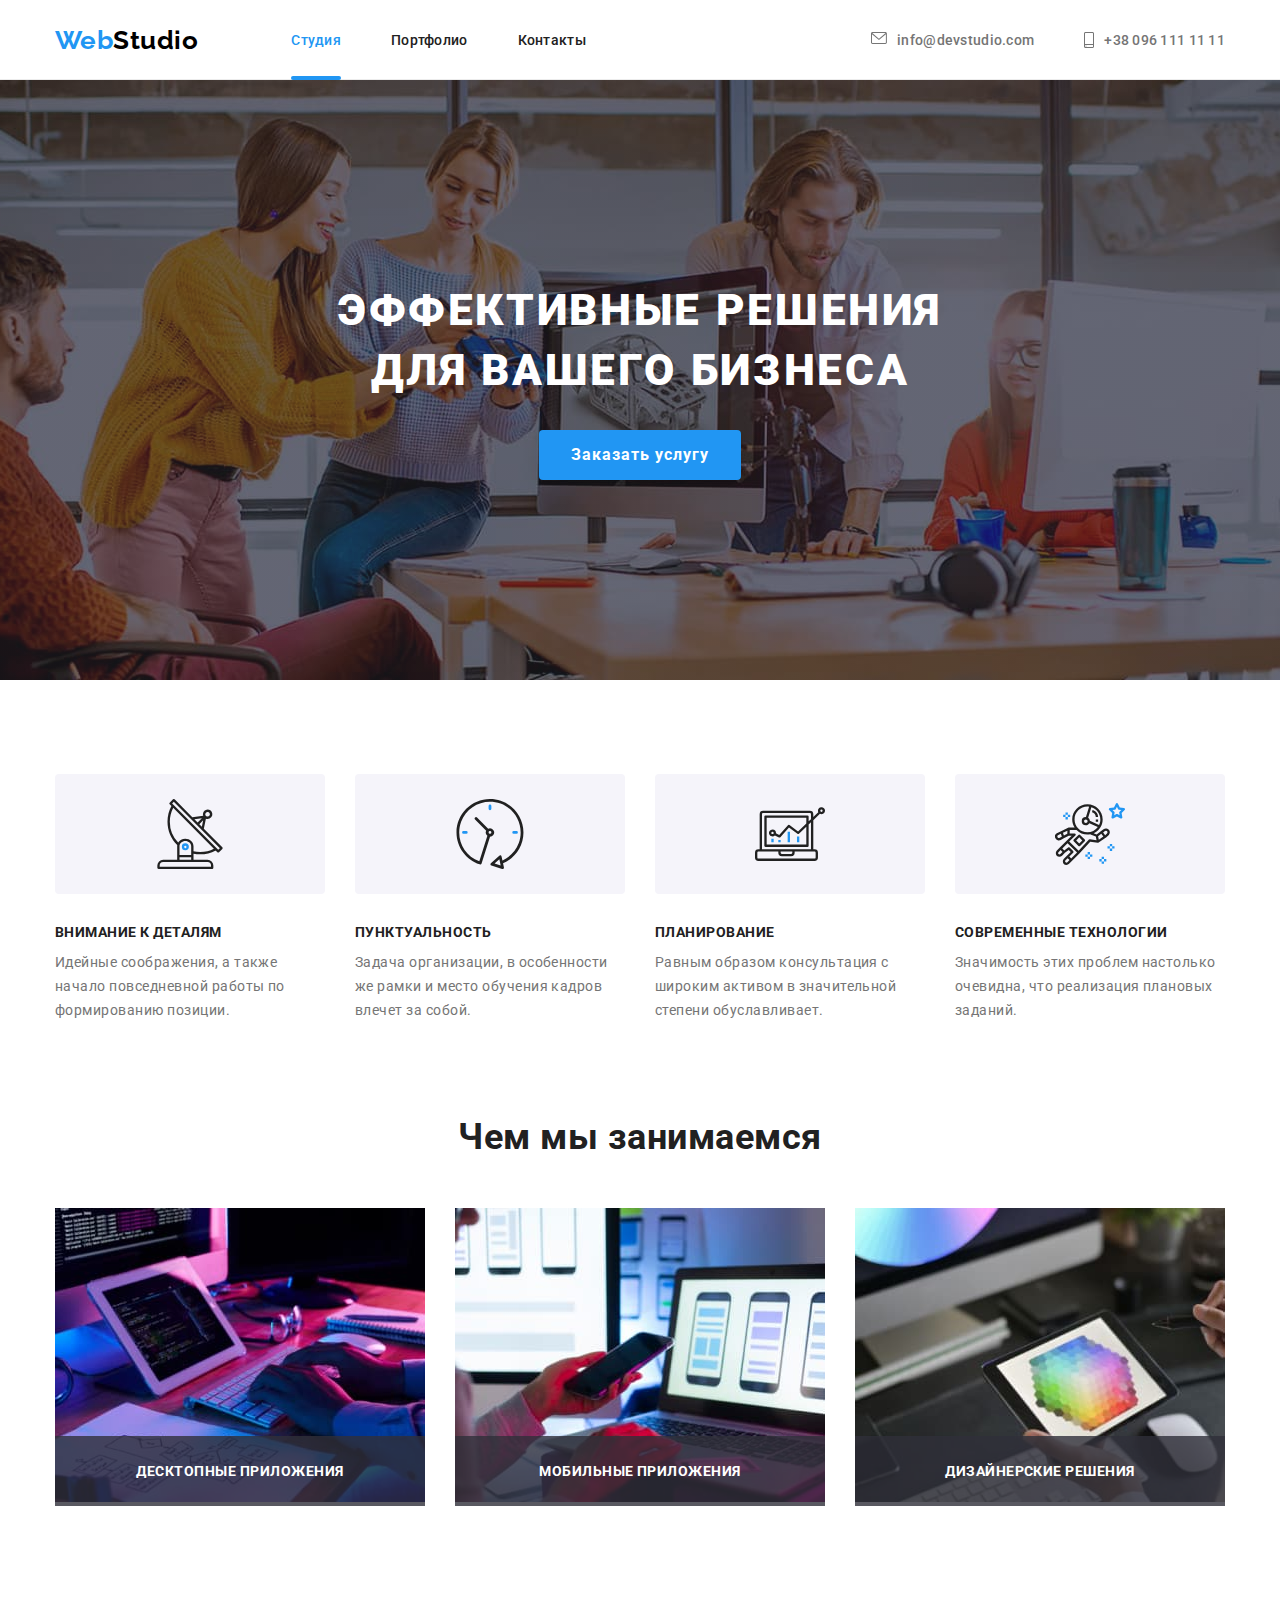
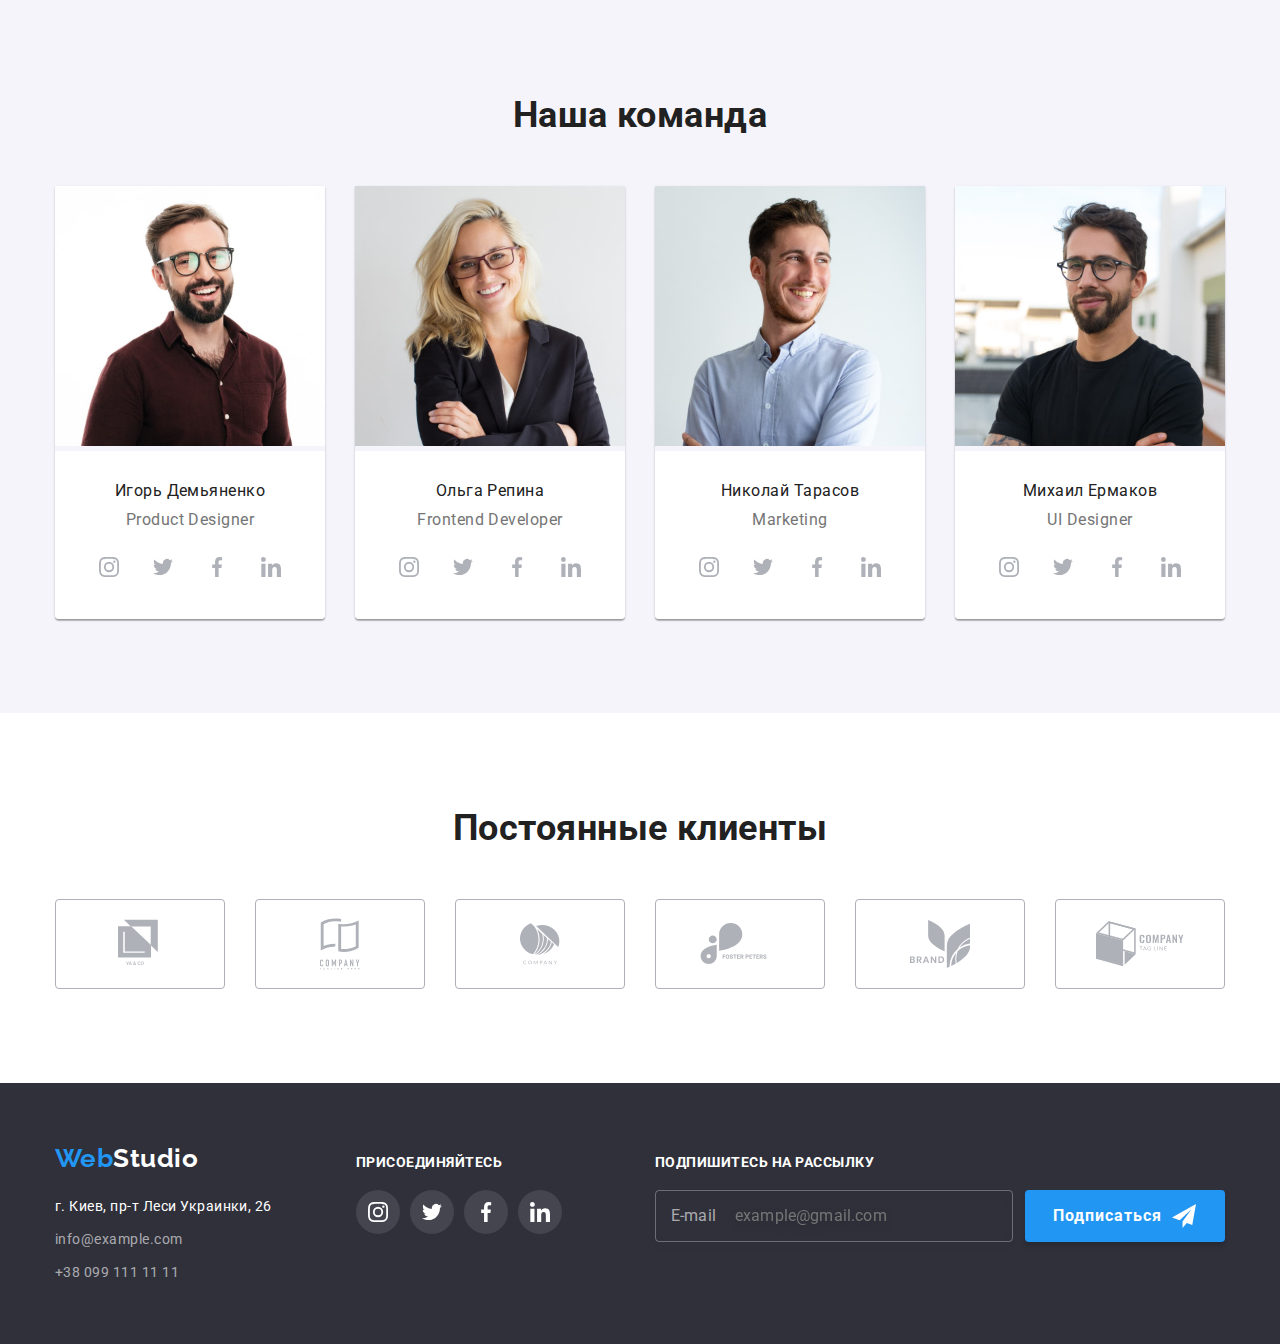
==== commit ef64eb33: "hw-07" ====
--- a/index.html
+++ b/index.html
@@ -6,26 +6,29 @@
     <title lang="en">WebStudio</title>
     <link rel="stylesheet" href="https://cdnjs.cloudflare.com/ajax/libs/modern-normalize/1.0.0/modern-normalize.css" />
     <link href="https://fonts.googleapis.com/css2?family=Raleway:wght@700&family=Roboto:wght@400;500;700;900&display=swap" rel="stylesheet" />
+    <!--
     <link rel="stylesheet" href="./css/styles.css" />
+    -->
+    <link rel="stylesheet" href="./css/main.min.css" />
   </head>
 
   <body class="page-body">
     <!--Header site-->
     <header class="page-header">
-      <div class="container flexbox">
+      <div class="container page-header__container">
         <nav class="nav page-header__nav">
           <a class="logo link nav__logo" href="./index.html" aria-label="вебстудия" lang="en">Web<span class="logo__text">Studio</span></a>
 
-          <ul class="list site-nav">
-            <li class="site-nav__item"><a class="link site-nav__link site-nav__link--current" href="./index.html">Студия</a></li>
-            <li class="site-nav__item"><a class="link site-nav__link" href="./portfolio.html">Портфолио</a></li>
-            <li class="site-nav__item"><a class="link site-nav__link" href="">Контакты</a></li>
+          <ul class="site-nav">
+            <li class="site-nav__item"><a class="site-nav__link site-nav__link--current" href="./index.html">Студия</a></li>
+            <li class="site-nav__item"><a class="site-nav__link" href="./portfolio.html">Портфолио</a></li>
+            <li class="site-nav__item"><a class="site-nav__link" href="">Контакты</a></li>
           </ul>
         </nav>
 
-        <ul class="list contact">
+        <ul class="contact">
           <li class="contact__item">
-            <a class="contact__link link" href="mailto:info@devstudio.com">
+            <a class="contact__link" href="mailto:info@devstudio.com">
               <svg class="contact__icon" width="16" height="12">
                 <use href="./images/sprite.svg#icon-mail"></use>
               </svg>
@@ -33,7 +36,7 @@
             </a>
           </li>
           <li class="contact__item">
-            <a class="contact__link link" href="tel:+380961111111">
+            <a class="contact__link" href="tel:+380961111111">
               <svg class="contact__icon" width="10" height="16">
                 <use href="./images/sprite.svg#icon-smartphone"></use>
               </svg>
@@ -57,7 +60,7 @@
       <!--Особенности-->
       <section class="features">
         <div class="container">
-          <h2 class="visually-hidden">Особенности</h2>
+          <h2 class="features__title visually-hidden">Особенности</h2>
 
           <ul class="list features-list">
             <li class="features-list__item">
@@ -103,22 +106,22 @@
       <!--Servises-->
       <section class="servises">
         <div class="container">
-          <h2 class="title servises__title">Чем мы занимаемся</h2>
-
-          <ul class="list work-list work-list--grid">
-            <li class="work-list__item">
-              <img class="img" src="./images/work/box-1.jpg" alt="Фото програмирование" width="370" height="294" />
-              <p class="work-list__description">Десктопные приложения</p>
-            </li>
-
-            <li class="work-list__item">
-              <img class="img" src="./images/work/box-2.jpg" alt="Фото мобильние приложения" width="370" height="294" />
-              <p class="work-list__description">Мобильные приложения</p>
-            </li>
-
-            <li class="work-list__item">
-              <img class="img" src="./images/work/box-3.jpg" alt="Фото дизайн приложений" width="370" height="294" />
-              <p class="work-list__description">Дизайнерские решения</p>
+          <h2 class="servises__title">Чем мы занимаемся</h2>
+
+          <ul class="servises-list servises-list--grid">
+            <li class="servises-list__item">
+              <img class="servises-list__img" src="./images/work/box-1.jpg" alt="Фото програмирование" width="370" height="294" />
+              <p class="servises-list__description">Десктопные приложения</p>
+            </li>
+
+            <li class="servises-list__item">
+              <img class="servises-list__img" src="./images/work/box-2.jpg" alt="Фото мобильние приложения" width="370" height="294" />
+              <p class="servises-list__description">Мобильные приложения</p>
+            </li>
+
+            <li class="servises-list__item">
+              <img class="servises-list__img" src="./images/work/box-3.jpg" alt="Фото дизайн приложений" width="370" height="294" />
+              <p class="servises-list__description">Дизайнерские решения</p>
             </li>
           </ul>
         </div>
@@ -127,38 +130,38 @@
       <!--Our team-->
       <section class="team">
         <div class="container">
-          <h2 class="title team__title">Наша команда</h2>
-          <ul class="list employee employee--grid">
+          <h2 class="team__title">Наша команда</h2>
+          <ul class="team-list team-list--grid">
             <!-- Igor-Demianenko -->
-            <li class="employee__item">
-              <img class="img" src="./images/team/img-1.jpg" alt="Фото Игорь Демьяненко" aria-label="Игорь Демьяненко" width="270" height="260" />
-              <div class="employee__description flexbox">
-                <h3 class="employee__title">Игорь Демьяненко</h3>
-                <p class="employee__text" lang="en">Product Designer</p>
-                <ul class="list social">
-                  <li class="social__item">
-                    <a href="" class="link social__link" aria-label="инстаграм Игоря Демьяненко">
+            <li class="team-list__item">
+              <img class="team-list__img" src="./images/team/img-1.jpg" alt="Фото Игорь Демьяненко" aria-label="Игорь Демьяненко" width="270" height="260" />
+              <div class="team-list__description">
+                <h3 class="team-list__title">Игорь Демьяненко</h3>
+                <p class="team-list__text" lang="en">Product Designer</p>
+                <ul class="social">
+                  <li class="social__item">
+                    <a href="" class="social__link" aria-label="инстаграм Игоря Демьяненко">
                       <svg class="social__icon" width="20" height="20">
                         <use href="./images/sprite.svg#icon-instagram"></use>
                       </svg>
                     </a>
                   </li>
                   <li class="social__item">
-                    <a href="" class="link social__link" aria-label="твиттер Игоря Демьяненко">
+                    <a href="" class="social__link" aria-label="твиттер Игоря Демьяненко">
                       <svg class="social__icon" width="20" height="20">
                         <use href="./images/sprite.svg#icon-twitter"></use>
                       </svg>
                     </a>
                   </li>
                   <li class="social__item">
-                    <a href="" class="link social__link" aria-label="фейсбук Игоря Демьяненко">
+                    <a href="" class="social__link" aria-label="фейсбук Игоря Демьяненко">
                       <svg class="social__icon" width="20" height="20">
                         <use href="./images/sprite.svg#icon-facebook"></use>
                       </svg>
                     </a>
                   </li>
                   <li class="social__item">
-                    <a href="" class="link social__link" aria-label="линкедин Игоря Демьяненко">
+                    <a href="" class="social__link" aria-label="линкедин Игоря Демьяненко">
                       <svg class="social__icon" width="20" height="20">
                         <use href="./images/sprite.svg#icon-linkedin"></use>
                       </svg>
@@ -169,35 +172,35 @@
             </li>
 
             <!-- Olga Repina -->
-            <li class="employee__item">
-              <img class="img" src="./images/team/img-2.jpg" alt="Фото Ольга Репина" aria-label="Ольга Репина" width="270" height="260" />
-              <div class="employee__description flexbox">
-                <h3 class="employee__title">Ольга Репина</h3>
-                <p class="employee__text" lang="en">Frontend Developer</p>
-                <ul class="list social">
-                  <li class="social__item">
-                    <a href="" class="link social__link" aria-label="инстаграм Ольги Репиной">
+            <li class="team-list__item">
+              <img class="team-list__img" src="./images/team/img-2.jpg" alt="Фото Ольга Репина" aria-label="Ольга Репина" width="270" height="260" />
+              <div class="team-list__description">
+                <h3 class="team-list__title">Ольга Репина</h3>
+                <p class="team-list__text" lang="en">Frontend Developer</p>
+                <ul class="social">
+                  <li class="social__item">
+                    <a href="" class="social__link" aria-label="инстаграм Ольги Репиной">
                       <svg class="social__icon" width="20" height="20">
                         <use href="./images/sprite.svg#icon-instagram"></use>
                       </svg>
                     </a>
                   </li>
                   <li class="social__item">
-                    <a href="" class="link social__link" aria-label="твиттер Ольги Репиной">
+                    <a href="" class="social__link" aria-label="твиттер Ольги Репиной">
                       <svg class="social__icon" width="20" height="20">
                         <use href="./images/sprite.svg#icon-twitter"></use>
                       </svg>
                     </a>
                   </li>
                   <li class="social__item">
-                    <a href="" class="link social__link" aria-label="фейсбук Ольги Репиной">
+                    <a href="" class="social__link" aria-label="фейсбук Ольги Репиной">
                       <svg class="social__icon" width="20" height="20">
                         <use href="./images/sprite.svg#icon-facebook"></use>
                       </svg>
                     </a>
                   </li>
                   <li class="social__item">
-                    <a href="" class="link social__link" aria-label="линкедин Ольги Репиной">
+                    <a href="" class="social__link" aria-label="линкедин Ольги Репиной">
                       <svg class="social__icon" width="20" height="20">
                         <use href="./images/sprite.svg#icon-linkedin"></use>
                       </svg>
@@ -208,35 +211,35 @@
             </li>
 
             <!-- Nikolay Tarasov -->
-            <li class="employee__item">
-              <img class="img" src="./images/team/img-3.jpg" alt="Фото Николай Тарасов" aria-label="Николай Тарасов" width="270" height="260" />
-              <div class="employee__description flexbox">
-                <h3 class="employee__title">Николай Тарасов</h3>
-                <p class="employee__text" lang="en">Marketing</p>
-                <ul class="list social">
-                  <li class="social__item">
-                    <a href="" class="link social__link" aria-label="инстаграм Николая Тарасова">
+            <li class="team-list__item">
+              <img class="team-list__img" src="./images/team/img-3.jpg" alt="Фото Николай Тарасов" aria-label="Николай Тарасов" width="270" height="260" />
+              <div class="team-list__description">
+                <h3 class="team-list__title">Николай Тарасов</h3>
+                <p class="team-list__text" lang="en">Marketing</p>
+                <ul class="social">
+                  <li class="social__item">
+                    <a href="" class="social__link" aria-label="инстаграм Николая Тарасова">
                       <svg class="social__icon" width="20" height="20">
                         <use href="./images/sprite.svg#icon-instagram"></use>
                       </svg>
                     </a>
                   </li>
                   <li class="social__item">
-                    <a href="" class="link social__link" aria-label="твиттер Николая Тарасова">
+                    <a href="" class="social__link" aria-label="твиттер Николая Тарасова">
                       <svg class="social__icon" width="20" height="20">
                         <use href="./images/sprite.svg#icon-twitter"></use>
                       </svg>
                     </a>
                   </li>
                   <li class="social__item">
-                    <a href="" class="link social__link" aria-label="фейсбук Николая Тарасова">
+                    <a href="" class="social__link" aria-label="фейсбук Николая Тарасова">
                       <svg class="social__icon" width="20" height="20">
                         <use href="./images/sprite.svg#icon-facebook"></use>
                       </svg>
                     </a>
                   </li>
                   <li class="social__item">
-                    <a href="" class="link social__link" aria-label="линкедин Николая Тарасова">
+                    <a href="" class="social__link" aria-label="линкедин Николая Тарасова">
                       <svg class="social__icon" width="20" height="20">
                         <use href="./images/sprite.svg#icon-linkedin"></use>
                       </svg>
@@ -247,35 +250,35 @@
             </li>
 
             <!-- Mihail Ermakov -->
-            <li class="employee__item">
-              <img class="img" src="./images/team/img-4.jpg" alt="Фото Михаил Ермаков" aria-label="Михаил Ермаков" width="270" height="260" />
-              <div class="employee__description flexbox">
-                <h3 class="employee__title">Михаил Ермаков</h3>
-                <p class="employee__text" lang="en">UI Designer</p>
-                <ul class="list social">
-                  <li class="social__item">
-                    <a href="" class="link social__link" aria-label="инстаграм Михаила Ермакова">
+            <li class="team-list__item">
+              <img class="team-list__img" src="./images/team/img-4.jpg" alt="Фото Михаил Ермаков" aria-label="Михаил Ермаков" width="270" height="260" />
+              <div class="team-list__description">
+                <h3 class="team-list__title">Михаил Ермаков</h3>
+                <p class="team-list__text" lang="en">UI Designer</p>
+                <ul class="social">
+                  <li class="social__item">
+                    <a href="" class="social__link" aria-label="инстаграм Михаила Ермакова">
                       <svg class="social__icon" width="20" height="20">
                         <use href="./images/sprite.svg#icon-instagram"></use>
                       </svg>
                     </a>
                   </li>
                   <li class="social__item">
-                    <a href="" class="link social__link" aria-label="твиттер Михаила Ермакова">
+                    <a href="" class="social__link" aria-label="твиттер Михаила Ермакова">
                       <svg class="social__icon" width="20" height="20">
                         <use href="./images/sprite.svg#icon-twitter"></use>
                       </svg>
                     </a>
                   </li>
                   <li class="social__item">
-                    <a href="" class="link social__link" aria-label="фейсбук Михаила Ермакова">
+                    <a href="" class="social__link" aria-label="фейсбук Михаила Ермакова">
                       <svg class="social__icon" width="20" height="20">
                         <use href="./images/sprite.svg#icon-facebook"></use>
                       </svg>
                     </a>
                   </li>
                   <li class="social__item">
-                    <a href="" class="link social__link" aria-label="линкедин Михаила Ермакова">
+                    <a href="" class="social__link" aria-label="линкедин Михаила Ермакова">
                       <svg class="social__icon" width="20" height="20">
                         <use href="./images/sprite.svg#icon-linkedin"></use>
                       </svg>
@@ -289,54 +292,54 @@
       </section>
 
       <!-- Our clients -->
-      <section class="our-clients">
+      <section class="clients">
         <div class="container">
-          <h2 class="title our-clients__title">Постоянные клиенты</h2>
-          <ul class="list clients">
+          <h2 class="clients__title">Постоянные клиенты</h2>
+          <ul class="clients-list">
             <!-- Client-1 -->
-            <li class="clients__item">
-              <a href="" class="link clients__link" aria-label="Веб Страница Клиента-1">
-                <svg class="clients__icon" width="44" height="50">
+            <li class="clients-list__item">
+              <a href="" class="clients-list__link" aria-label="Веб Страница Клиента-1">
+                <svg class="clients-list__icon" width="44" height="50">
                   <use href="./images/sprite.svg#icon-client-1"></use>
                 </svg>
               </a>
             </li>
             <!-- Client-2 -->
-            <li class="clients__item">
-              <a href="" class="link clients__link" aria-label="Веб Страница Клиента-2">
-                <svg class="clients__icon" width="40" height="52">
+            <li class="clients-list__item">
+              <a href="" class="clients-list__link" aria-label="Веб Страница Клиента-2">
+                <svg class="clients-list__icon" width="40" height="52">
                   <use href="./images/sprite.svg#icon-client-2"></use>
                 </svg>
               </a>
             </li>
             <!-- Client-3 -->
-            <li class="clients__item">
-              <a href="" class="link clients__link" aria-label="Веб Страница Клиента-3">
-                <svg class="clients__icon" width="40" height="42">
+            <li class="clients-list__item">
+              <a href="" class="clients-list__link" aria-label="Веб Страница Клиента-3">
+                <svg class="clients-list__icon" width="40" height="42">
                   <use href="./images/sprite.svg#icon-client-3"></use>
                 </svg>
               </a>
             </li>
             <!-- Client-4 -->
-            <li class="clients__item">
-              <a href="" class="link clients__link" aria-label="Веб Страница Клиента-4">
-                <svg class="clients__icon" width="80" height="42">
+            <li class="clients-list__item">
+              <a href="" class="clients-list__link" aria-label="Веб Страница Клиента-4">
+                <svg class="clients-list__icon" width="80" height="42">
                   <use href="./images/sprite.svg#icon-client-4"></use>
                 </svg>
               </a>
             </li>
             <!-- Client-5 -->
-            <li class="clients__item">
-              <a href="" class="link clients__link" aria-label="Веб Страница Клиента-5">
-                <svg class="clients__icon" width="60" height="48">
+            <li class="clients-list__item">
+              <a href="" class="clients-list__link" aria-label="Веб Страница Клиента-5">
+                <svg class="clients-list__icon" width="60" height="48">
                   <use href="./images/sprite.svg#icon-client-5"></use>
                 </svg>
               </a>
             </li>
             <!-- Client-6 -->
-            <li class="clients__item">
-              <a href="" class="link clients__link" aria-label="Веб Страница Клиента-6">
-                <svg class="clients__icon" width="88" height="46">
+            <li class="clients-list__item">
+              <a href="" class="clients-list__link" aria-label="Веб Страница Клиента-6">
+                <svg class="clients-list__icon" width="88" height="46">
                   <use href="./images/sprite.svg#icon-client-6"></use>
                 </svg>
               </a>
@@ -392,10 +395,10 @@
           </div>
 
           <div class="check">
-            <input class="visually-hidden check__input" type="checkbox" name="accept" value="accept" id="accept" />
-            <label class="check__label" for="accept">
+            <input class="check__input" type="checkbox" name="subscribe" value="subscribe" id="subscribe" />
+            <label class="check__label" for="subscribe">
               Соглашаюсь с рассылкой и принимаю
-              <a class="link check__link" href="">Условия договора</a>
+              <a class="check__link" href="">Условия договора</a>
             </label>
           </div>
 
@@ -409,18 +412,18 @@
       <!-- Footer contact and map -->
       <div class="container footer__container">
         <div class="footer__contact">
-          <a class="logo link footer__logo" href="./index.html" aria-label="вебстудия" lang="en">Web<span class="logo__text logo__text--inverse">Studio</span> </a>
+          <a class="logo footer__logo" href="./index.html" aria-label="вебстудия" lang="en">Web<span class="logo__text logo__text--inverse">Studio</span> </a>
 
           <address class="address">
-            <ul class="list">
+            <ul class="address__list">
               <li class="address__item">
-                <a class="link address__map link" href="https://goo.gl/maps/MZd4GbBzznk5j25o9" aria-label="карта пути к вебстудии" target="_blank"> г. Киев, пр-т Леси Украинки, 26</a>
+                <a class="address__map" href="https://goo.gl/maps/MZd4GbBzznk5j25o9" aria-label="карта пути к вебстудии" target="_blank"> г. Киев, пр-т Леси Украинки, 26</a>
               </li>
               <li class="address__item">
-                <a class="link address__link" href="mailto:info@example.com" aria-label="почтовий адрес вебстудии">info@example.com</a>
+                <a class="address__link" href="mailto:info@example.com" aria-label="почтовий адрес вебстудии">info@example.com</a>
               </li>
               <li class="address__item">
-                <a class="link address__link" href="tel:+380991111111" aria-label="контактний телефон вебстудии">+38 099 111 11 11</a>
+                <a class="address__link" href="tel:+380991111111" aria-label="контактний телефон вебстудии">+38 099 111 11 11</a>
               </li>
             </ul>
           </address>
@@ -429,30 +432,30 @@
         <!-- Join to us -->
         <div class="join footer__join">
           <b class="footer__slogan">присоединяйтесь</b>
-          <ul class="list social">
+          <ul class="social">
             <li class="social__item">
-              <a href="" class="link social__link join__link" aria-label="инстаграм вебстудии">
+              <a href="" class="social__link join__link" aria-label="инстаграм вебстудии">
                 <svg class="social__icon" width="20" height="20">
                   <use href="./images/sprite.svg#icon-instagram"></use>
                 </svg>
               </a>
             </li>
             <li class="social__item">
-              <a href="" class="link social__link join__link" aria-label="твиттер вебстудии">
+              <a href="" class="social__link join__link" aria-label="твиттер вебстудии">
                 <svg class="social__icon" width="20" height="20">
                   <use href="./images/sprite.svg#icon-twitter"></use>
                 </svg>
               </a>
             </li>
             <li class="social__item">
-              <a href="" class="link social__link join__link" aria-label="фейсбук вебстудии">
+              <a href="" class="social__link join__link" aria-label="фейсбук вебстудии">
                 <svg class="social__icon" width="20" height="20">
                   <use href="./images/sprite.svg#icon-facebook"></use>
                 </svg>
               </a>
             </li>
             <li class="social__item">
-              <a href="" class="link social__link join__link" aria-label="линкедин вебстудии">
+              <a href="" class="social__link join__link" aria-label="линкедин вебстудии">
                 <svg class="social__icon" width="20" height="20">
                   <use href="./images/sprite.svg#icon-linkedin"></use>
                 </svg>
@@ -461,24 +464,22 @@
           </ul>
         </div>
 
-        <!-- Accept for mail -->
-        <div class="accept footer__accept">
+        <!-- subscribe for mail -->
+        <div class="subscribe footer__subscribe">
           <b class="footer__slogan">Подпишитесь на рассылку</b>
 
-          <form action="#" class="js-speaker-form" autocomplete="off">
-            <div class="flexbox">
-              <div class="accept__field flexbox">
-                <input class="site-form__input accept__input" type="email" name="mail" value="accept-policy" id="send-mail" placeholder="example@gmail.com" />
-                <label class="site-form__label accept__label" for="send-mail">E-mail</label>
-              </div>
-
-              <button class="btn accept__button" type="submit">
-                Подписаться
-                <svg class="accept__icon">
-                  <use href="./images/sprite.svg#icon-form-send"></use>
-                </svg>
-              </button>
+          <form action="#" method="GET" class="subscribe__form js-speaker-form" autocomplete="off">
+            <div class="subscribe__field">
+              <input class="site-form__input subscribe__input" type="email" name="send-mail" id="send-mail" placeholder="example@gmail.com" required />
+              <label class="site-form__label subscribe__label" for="send-mail">E-mail</label>
             </div>
+
+            <button class="btn subscribe__button" type="submit">
+              Подписаться
+              <svg class="subscribe__icon">
+                <use href="./images/sprite.svg#icon-form-send"></use>
+              </svg>
+            </button>
           </form>
         </div>
       </div>
--- a/css/main.min.css
+++ b/css/main.min.css
@@ -0,0 +1,2 @@
+.social,.modal__btn,.page-header__container,.nav,.site-nav,.contact,.features-list,.features-list__pic,.servises-list,.team,.team-list,.team-list__description,.clients-list,.clients-list__link,.footer__container,.subscribe__field{display:-webkit-box;display:-ms-flexbox;display:flex;-webkit-box-pack:center;-ms-flex-pack:center;justify-content:center;-webkit-box-align:center;-ms-flex-align:center;align-items:center}.social,.site-nav,.contact,.features-list,.servises-list,.team-list,.clients-list,.address__list{list-style:none}.social__link,.check__link,.logo,.site-nav__link,.contact__link,.clients-list__link,.address__map,.address__link{display:block;text-decoration:none}.features__title,.servises__title,.team__title,.clients__title{text-align:center;font-weight:700;font-size:36px;line-height:1.16667;color:#212121}.check__input,.features__title{position:absolute;width:1px;height:1px;margin:-1px;border:0;padding:0;clip:rect(0, 0, 0, 0);overflow:hidden}*,*::before,*::after{padding:0;margin:0}.page-body{margin:0 auto;font-family:"Roboto",sans-serif;letter-spacing:0.03em}.container{margin:0 auto;padding-right:15px;padding-left:15px;width:1200px}.btn{display:block;text-align:center;margin:0 auto;padding:10px 32px;min-width:200px;border:none;border-radius:4px;-webkit-box-shadow:0px 4px 4px rgba(0,0,0,0.15);box-shadow:0px 4px 4px rgba(0,0,0,0.15);font-family:"Roboto",sans-serif;font-style:normal;font-weight:700;font-size:16px;line-height:1.875;letter-spacing:0.06em;color:#fff;background-color:#2196f3;-webkit-transition:background-color 250ms cubic-bezier(0.4, 0, 0.2, 1);transition:background-color 250ms cubic-bezier(0.4, 0, 0.2, 1)}.btn:hover,.btn:focus{cursor:pointer;background-color:#188ce8}.social__link{display:-webkit-inline-box;display:-ms-inline-flexbox;display:inline-flex;width:44px;height:44px;padding:12px;border:none;border-radius:50%;color:#afb1b8;-webkit-transition:color 250ms cubic-bezier(0.4, 0, 0.2, 1),background-color 250ms cubic-bezier(0.4, 0, 0.2, 1);transition:color 250ms cubic-bezier(0.4, 0, 0.2, 1),background-color 250ms cubic-bezier(0.4, 0, 0.2, 1)}.social__item:not(:last-child){margin-right:10px}.social__icon{fill:currentColor}.social__link:hover,.social__link:focus{color:#fff;background-color:#2196f3}.backdrop{position:fixed;top:0;left:0;z-index:1;width:100%;height:100%;background:rgba(0,0,0,0.2);opacity:1;visibility:visible;overflow-y:auto;-webkit-transition:opacity 250ms cubic-bezier(0.4, 0, 0.2, 1),visibility 250ms cubic-bezier(0.4, 0, 0.2, 1);transition:opacity 250ms cubic-bezier(0.4, 0, 0.2, 1),visibility 250ms cubic-bezier(0.4, 0, 0.2, 1)}.backdrop--is-hidden{opacity:0;visibility:hidden;pointer-events:none;-webkit-transition:opacity 250ms cubic-bezier(0.4, 0, 0.2, 1),visibility 250ms cubic-bezier(0.4, 0, 0.2, 1);transition:opacity 250ms cubic-bezier(0.4, 0, 0.2, 1),visibility 250ms cubic-bezier(0.4, 0, 0.2, 1)}.backdrop--is-hidden .modal{-webkit-transform:translate(-50%, -50%) scale(0);transform:translate(-50%, -50%) scale(0);-webkit-transition:-webkit-transform 250ms cubic-bezier(0.4, 0, 0.2, 1);transition:-webkit-transform 250ms cubic-bezier(0.4, 0, 0.2, 1);transition:transform 250ms cubic-bezier(0.4, 0, 0.2, 1);transition:transform 250ms cubic-bezier(0.4, 0, 0.2, 1), -webkit-transform 250ms cubic-bezier(0.4, 0, 0.2, 1)}.modal{position:absolute;left:50%;top:50%;padding:40px;width:528px;-webkit-box-shadow:0px 1px 3px rgba(0,0,0,0.12),0px 1px 1px rgba(0,0,0,0.14),0px 2px 1px rgba(0,0,0,0.2);box-shadow:0px 1px 3px rgba(0,0,0,0.12),0px 1px 1px rgba(0,0,0,0.14),0px 2px 1px rgba(0,0,0,0.2);border-radius:4px;background-color:#ffffff;-webkit-transform:translate(-50%, -50%) scale(1);transform:translate(-50%, -50%) scale(1);-webkit-transition:-webkit-transform 250ms cubic-bezier(0.4, 0, 0.2, 1);transition:-webkit-transform 250ms cubic-bezier(0.4, 0, 0.2, 1);transition:transform 250ms cubic-bezier(0.4, 0, 0.2, 1);transition:transform 250ms cubic-bezier(0.4, 0, 0.2, 1), -webkit-transform 250ms cubic-bezier(0.4, 0, 0.2, 1)}.modal__btn{position:absolute;top:8px;right:8px;width:30px;height:30px;border-radius:50%;border:1px solid rgba(0,0,0,0.1);background:#fff;cursor:pointer}.modal__btn:hover .modal__icon,.modal__btn:focus .modal__icon{fill:#2196f3}.modal__icon{width:18px;height:18px;fill:#000000;-webkit-transition:fill 250ms cubic-bezier(0.4, 0, 0.2, 1);transition:fill 250ms cubic-bezier(0.4, 0, 0.2, 1)}.modal__slogan{display:block;text-align:center;margin-bottom:12px;font-weight:700;font-size:20px;line-height:1.15;color:#212121}.site-form{width:100%;height:100%}.site-form__wrapper{margin-bottom:20px}.site-form__field{position:relative;display:-webkit-box;display:-ms-flexbox;display:flex;-webkit-box-orient:vertical;-webkit-box-direction:normal;-ms-flex-direction:column;flex-direction:column;-webkit-box-align:start;-ms-flex-align:start;align-items:flex-start}.site-form__field:not(:last-child){margin-bottom:10px}.site-form__label{display:-webkit-inline-box;display:-ms-inline-flexbox;display:inline-flex;margin-bottom:4px;font-weight:400;font-size:12px;line-height:1.16667;letter-spacing:0.01em;color:#757575}.site-form__label:hover{cursor:pointer}.site-form__input{padding:11px 42px;width:100%;font-weight:400;font-size:14px;line-height:1.14286;border:1px solid rgba(33,33,33,0.2);border-radius:4px;background-color:transparent;color:#757575;-webkit-transition:border-color 250ms cubic-bezier(0.4, 0, 0.2, 1);transition:border-color 250ms cubic-bezier(0.4, 0, 0.2, 1)}.site-form__input::-webkit-input-placeholder{font-weight:400;font-size:12px;line-height:1.16667;letter-spacing:0.01em}.site-form__input:-ms-input-placeholder{font-weight:400;font-size:12px;line-height:1.16667;letter-spacing:0.01em}.site-form__input::-ms-input-placeholder{font-weight:400;font-size:12px;line-height:1.16667;letter-spacing:0.01em}.site-form__input::placeholder{font-weight:400;font-size:12px;line-height:1.16667;letter-spacing:0.01em}.site-form__textarea{position:relative;resize:none;overflow-y:auto;padding:12px 16px;height:120px;width:100%;font-weight:400;font-size:14px;line-height:1.14286;letter-spacing:0.01em;border:1px solid rgba(33,33,33,0.2);-webkit-box-sizing:border-box;box-sizing:border-box;border-radius:4px;color:#757575;-webkit-transition:border-color 250ms cubic-bezier(0.4, 0, 0.2, 1);transition:border-color 250ms cubic-bezier(0.4, 0, 0.2, 1)}.site-form__textarea::-webkit-input-placeholder{color:rgba(117,117,117,0.5)}.site-form__textarea:-ms-input-placeholder{color:rgba(117,117,117,0.5)}.site-form__textarea::-ms-input-placeholder{color:rgba(117,117,117,0.5)}.site-form__textarea::placeholder{color:rgba(117,117,117,0.5)}.site-form__icon{position:absolute;z-index:-1;left:12px;bottom:12px;width:18px;height:18px;-webkit-transition:fill 250ms cubic-bezier(0.4, 0, 0.2, 1);transition:fill 250ms cubic-bezier(0.4, 0, 0.2, 1)}.site-form__input:focus+.site-form__icon{fill:#2196f3}.site-form__input:focus,.site-form__textarea:focus{border-color:#2196f3;cursor:pointer;outline:transparent}.site-form__input:hover,.site-form__textarea:hover{cursor:pointer}.check{position:relative;display:-webkit-inline-box;display:-ms-inline-flexbox;display:inline-flex;-webkit-box-align:center;-ms-flex-align:center;align-items:center;margin-bottom:30px;width:100%}.check__label{padding-left:12px;font-weight:400;font-size:14px;line-height:1.71429;color:#757575;cursor:pointer}.check__label::before{display:-webkit-inline-box;display:-ms-inline-flexbox;display:inline-flex;content:"";width:16px;height:15px;margin-right:7px;border:2px solid #212121;border-radius:2px;background-image:url(../images/form-check.svg);background-size:cover;background-origin:border-box;-webkit-transition:background-color 250ms cubic-bezier(0.4, 0, 0.2, 1),border-color 250ms cubic-bezier(0.4, 0, 0.2, 1);transition:background-color 250ms cubic-bezier(0.4, 0, 0.2, 1),border-color 250ms cubic-bezier(0.4, 0, 0.2, 1)}.check__input:checked+.check__label::before{background-color:#2196f3;border-color:#2196f3}.check__input:focus+.check__label::before,.check__input:hover+.check__label::before{border-color:#2196f3}.check__link{display:inline;position:relative;color:#2196f3}.check__link::after{content:"";position:absolute;left:0;bottom:0;width:100%;height:1px;background-color:#2196f3}.page-header{position:fixed;top:0;left:50%;-webkit-transform:translateX(-50%);transform:translateX(-50%);z-index:1;width:100%;background-color:#ffffff}.page-header::after{content:"";position:absolute;left:0;bottom:0;display:block;width:100%;border-bottom:1px solid #ececec}.page-header__nav{margin-right:auto}.nav__logo{margin-right:93px}.logo{font-family:"Raleway",sans-serif;font-weight:700;font-size:26px;line-height:1.19231;color:#2196f3}.logo__text{color:#000000}.logo__text--inverse{color:#ffffff}.site-nav__item:not(:last-child){margin-right:50px}.site-nav__link{display:-webkit-inline-box;display:-ms-inline-flexbox;display:inline-flex;padding-top:32px;padding-bottom:32px;font-weight:500;font-size:14px;line-height:1.143;letter-spacing:0.02em;color:#212121;-webkit-transition:color 250ms cubic-bezier(0.4, 0, 0.2, 1);transition:color 250ms cubic-bezier(0.4, 0, 0.2, 1)}.site-nav__link:hover,.site-nav__link:focus{color:#2196f3}.site-nav__link--current{position:relative;color:#2196f3}.site-nav__link--current::after{content:"";position:absolute;left:0;bottom:0;z-index:1;width:100%;height:4px;background:#2196f3;border-radius:2px}.contact__item:not(:last-child){margin-right:50px}.contact__link{display:-webkit-inline-box;display:-ms-inline-flexbox;display:inline-flex;padding-top:32px;padding-bottom:32px;font-weight:500;font-size:14px;line-height:1.143;letter-spacing:0.02em;color:#212121;-webkit-transition:color 250ms cubic-bezier(0.4, 0, 0.2, 1);transition:color 250ms cubic-bezier(0.4, 0, 0.2, 1)}.contact__link:hover,.contact__link:focus{color:#2196f3}.contact__link{color:#757575}.contact__icon{margin-right:10px;fill:currentColor}.hero{text-align:center;padding-top:200px;padding-bottom:200px}.hero__overlay{margin-left:auto;margin-right:auto;height:600px;max-width:1600px;background-color:#c4c4c4;background-image:-webkit-gradient(linear, left top, left bottom, from(rgba(47,48,58,0.4)), to(rgba(47,48,58,0.4))),url(../images/img.jpg);background-image:linear-gradient(rgba(47,48,58,0.4), rgba(47,48,58,0.4)),url(../images/img.jpg);background-position:center;background-repeat:no-repeat;background-size:cover}.hero__title{margin:0 auto;max-width:696px;margin-bottom:30px;font-weight:900;font-size:44px;line-height:1.36364;letter-spacing:0.06em;text-transform:uppercase;color:#fff}.features{padding-top:94px;padding-bottom:47px;background-color:#fff}.features-list__item{max-width:calc((100% - 60px) / 3)}.features-list__item:not(:last-child){margin-right:30px}.features-list__subtitle{margin-bottom:10px;font-weight:700;font-size:14px;line-height:1.14286;text-transform:uppercase;color:#212121}.features-list__description{font-weight:400;font-size:14px;line-height:1.71429;color:#757575}.features-list__pic{width:270px;height:120px;border-radius:4px;margin-bottom:30px;background:#f5f4fa}.features-list__icon{width:70px;height:70px}.servises{padding-top:47px;padding-bottom:94px;background-color:#fff}.servises__title{margin-bottom:50px}.servises-list--grid{margin:-15px}.servises-list__item{position:relative;margin:15px;max-width:calc((100% - 30px * 3) / 3)}.servises-list__description{position:absolute;bottom:0;width:100%;text-align:center;padding:27px 0;font-weight:700;font-size:14px;line-height:1.14286;text-transform:uppercase;color:#fff;background-color:rgba(47,48,58,0.8)}.team{padding-top:94px;padding-bottom:94px;background-color:#f5f4fa}.team__title{margin-bottom:50px}.team-list--grid{margin:-15px}.team-list__item{margin:15px;max-width:calc((100% - 4 * 30px) / 4);-webkit-box-shadow:0px 1px 3px rgba(0,0,0,0.12),0px 1px 1px rgba(0,0,0,0.14),0px 2px 1px rgba(0,0,0,0.2);box-shadow:0px 1px 3px rgba(0,0,0,0.12),0px 1px 1px rgba(0,0,0,0.14),0px 2px 1px rgba(0,0,0,0.2);border-radius:0px 0px 4px 4px}.team-list__description{-webkit-box-orient:vertical;-webkit-box-direction:normal;-ms-flex-direction:column;flex-direction:column;padding:30px 0;margin:0 auto;background-color:#ffffff;border-radius:inherit}.team-list__title,.team-list__text{font-weight:400;font-size:16px;line-height:1.1875;color:#212121}.team-list__title{margin-bottom:10px}.team-list__text{margin-bottom:16px;color:#757575}.clients{padding-top:94px;padding-bottom:94px;text-align:center}.clients__title{margin-bottom:50px}.clients-list__item:not(:last-child){margin-right:30px}.clients-list__link{display:-webkit-inline-box;display:-ms-inline-flexbox;display:inline-flex;width:170px;height:90px;border:1px solid #afb1b8;border-radius:4px;color:#afb1b8;-webkit-transition:color 250ms cubic-bezier(0.4, 0, 0.2, 1),border-color 250ms cubic-bezier(0.4, 0, 0.2, 1);transition:color 250ms cubic-bezier(0.4, 0, 0.2, 1),border-color 250ms cubic-bezier(0.4, 0, 0.2, 1)}.clients-list__icon{fill:currentColor}.clients-list__link:hover,.clients-list__link:focus{color:#2196f3;border-color:#2196f3}.footer{background-color:#2f303a;padding-top:60px;padding-bottom:60px}.footer__slogan{display:block;margin-bottom:20px;font-weight:700;font-size:14px;line-height:1.14286;text-transform:uppercase;color:#ffffff}.footer__container{-webkit-box-align:baseline;-ms-flex-align:baseline;align-items:baseline}.footer__contact{min-width:231px;margin-right:70px}.footer__logo{margin-bottom:20px}.footer__join{margin-right:93px}.footer__subscribe{-webkit-box-flex:1;-ms-flex-positive:1;flex-grow:1}.address{font-style:normal}.address__item:not(:last-child){margin-bottom:9px}.address__map,.address__link{font-weight:400;font-size:14px;line-height:1.71429;color:rgba(255,255,255,0.6);-webkit-transition:color 250ms cubic-bezier(0.4, 0, 0.2, 1);transition:color 250ms cubic-bezier(0.4, 0, 0.2, 1)}.address__map{color:#ffffff}.address__map:hover,.address__map:focus,.address__link:hover,.address__link:focus{color:#2196f3}.join{display:-webkit-box;display:-ms-flexbox;display:flex;-webkit-box-orient:vertical;-webkit-box-direction:normal;-ms-flex-direction:column;flex-direction:column}.join__link{color:#fff;background-color:rgba(255,255,255,0.1)}.subscribe{display:-webkit-box;display:-ms-flexbox;display:flex;-webkit-box-orient:vertical;-webkit-box-direction:normal;-ms-flex-direction:column;flex-direction:column}.subscribe__form{display:-webkit-box;display:-ms-flexbox;display:flex}.subscribe__field{position:relative;-webkit-box-flex:1;-ms-flex-positive:1;flex-grow:1;-webkit-box-align:center;-ms-flex-align:center;align-items:center;margin-right:12px}.subscribe__label{position:absolute;left:16px;top:50%;-webkit-transform:translateY(-50%);transform:translateY(-50%);margin:0;font-weight:400;font-size:16px;line-height:1.25;color:rgba(255,255,255,0.6);-webkit-transition:color 250ms cubic-bezier(0.4, 0, 0.2, 1);transition:color 250ms cubic-bezier(0.4, 0, 0.2, 1)}.subscribe__input{padding:15px 16px 15px 79px;width:100%;font-weight:400;font-size:16px;line-height:1.25;border:1px solid rgba(255,255,255,0.3);-webkit-filter:drop-shadow(0px 4px 4px rgba(0,0,0,0.15));filter:drop-shadow(0px 4px 4px rgba(0,0,0,0.15));-webkit-transition:border 250ms cubic-bezier(0.4, 0, 0.2, 1);transition:border 250ms cubic-bezier(0.4, 0, 0.2, 1)}.subscribe__input:focus+.subscribe__label{color:#2196f3}.subscribe__input:hover+.subscribe__label{cursor:pointer}.subscribe__button{display:-webkit-box;display:-ms-flexbox;display:flex;-webkit-box-align:center;-ms-flex-align:center;align-items:center;padding-left:28px;padding-right:28px}.subscribe__icon{width:24px;height:24px;margin-left:10px}.subscribe__input::-webkit-input-placeholder{font-weight:400;font-size:16px;line-height:1.25}.subscribe__input:-ms-input-placeholder{font-weight:400;font-size:16px;line-height:1.25}.subscribe__input::-ms-input-placeholder{font-weight:400;font-size:16px;line-height:1.25}.subscribe__input::placeholder{font-weight:400;font-size:16px;line-height:1.25}
+/*# sourceMappingURL=main.min.css.map */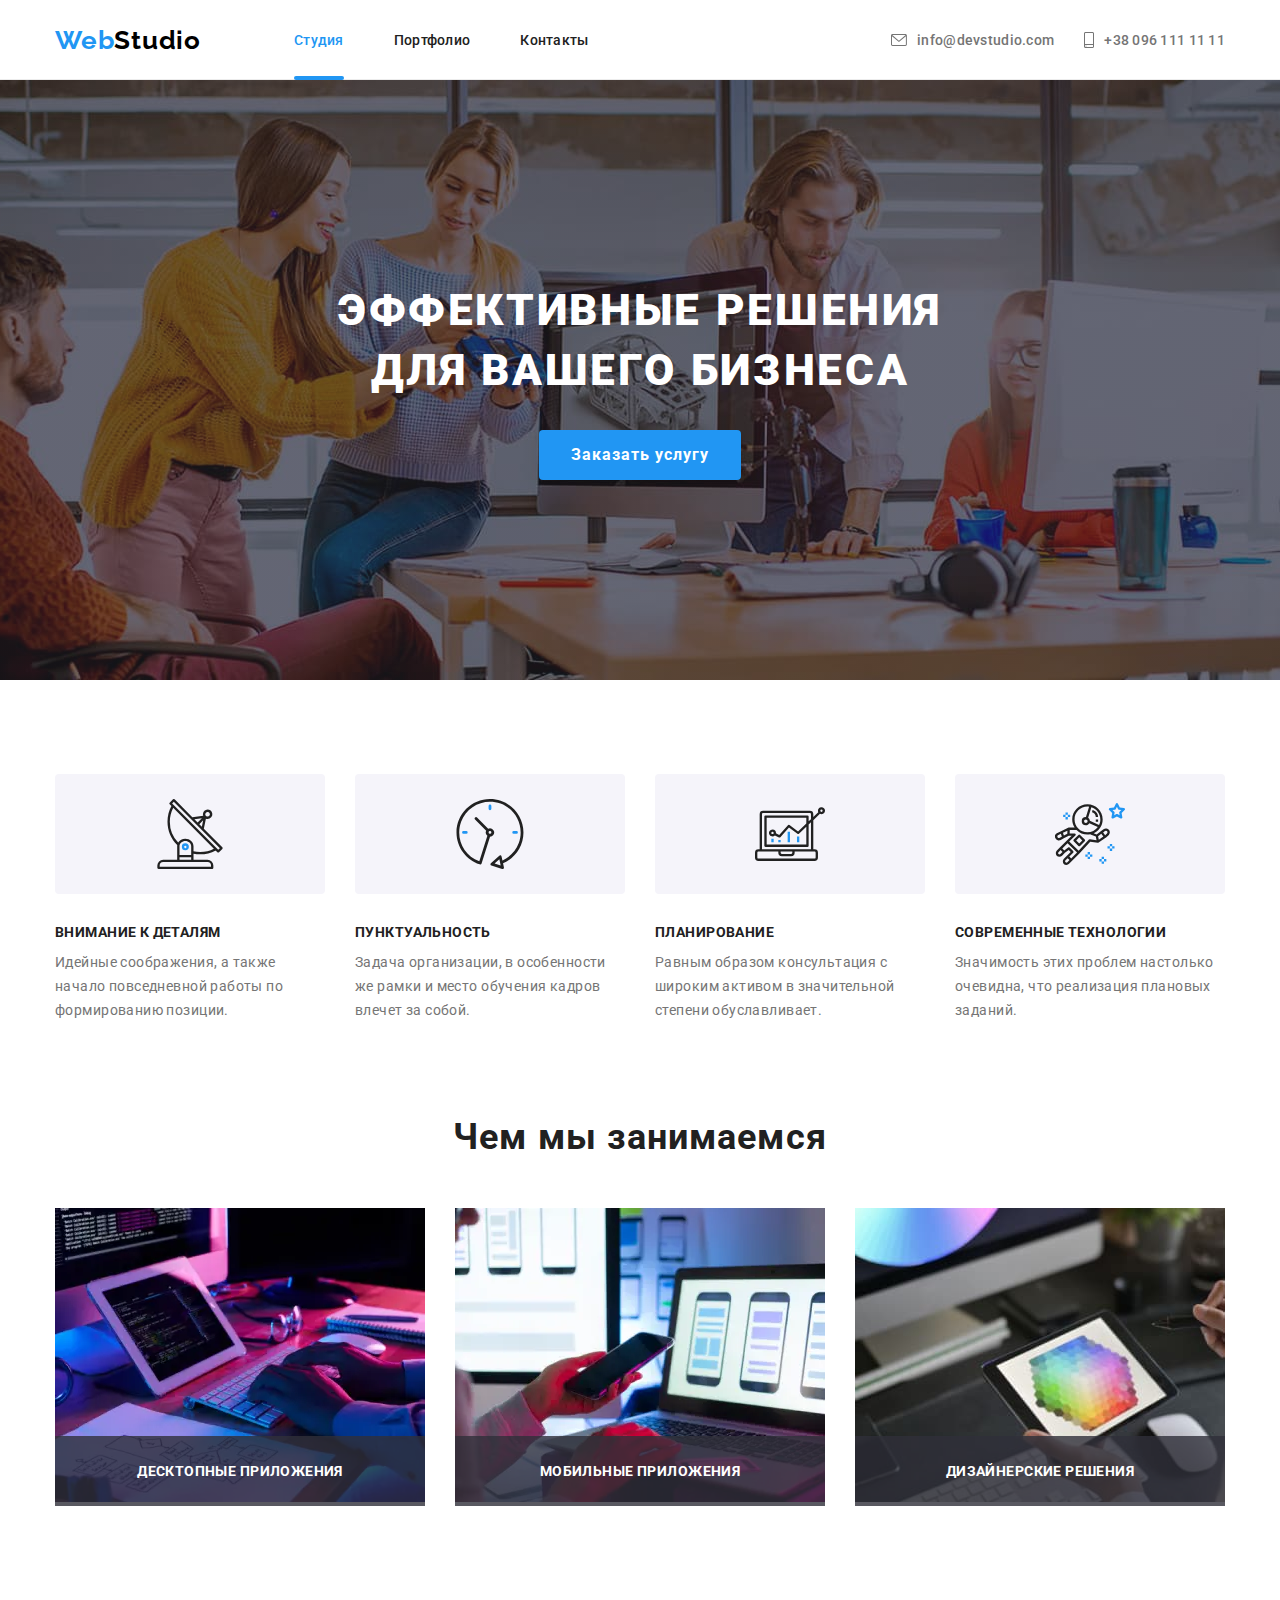
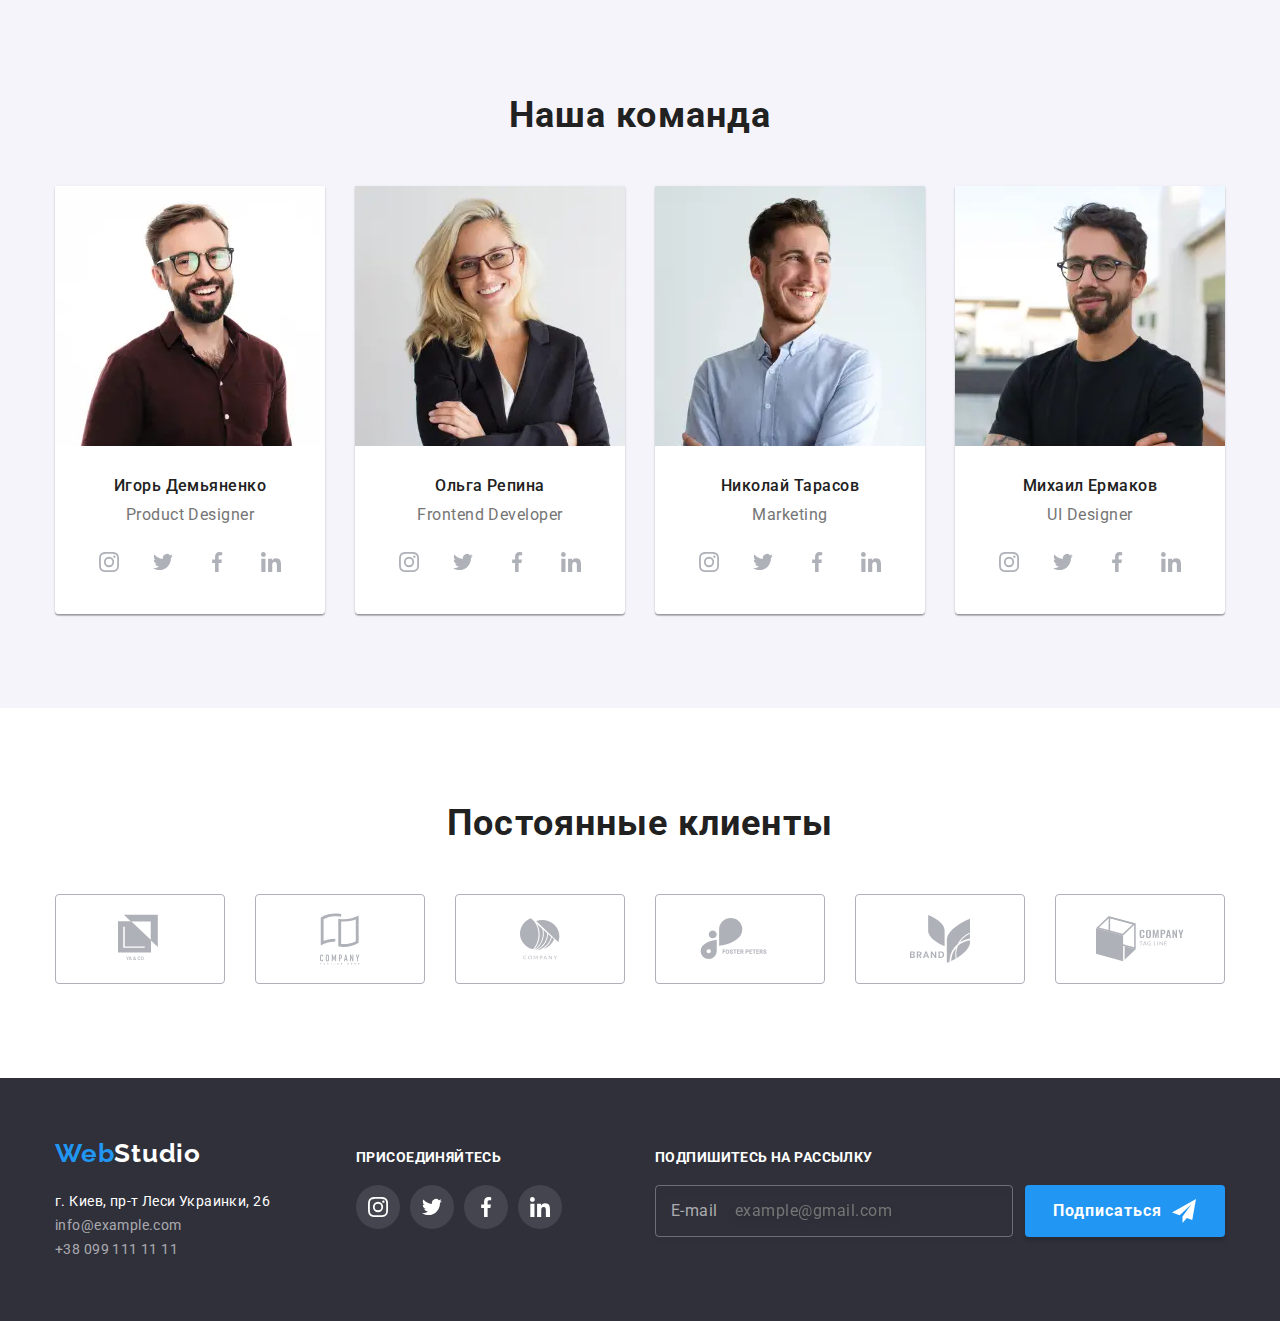
==== commit 89045b1c: "final work" ====
--- a/index.html
+++ b/index.html
@@ -6,44 +6,52 @@
     <title lang="en">WebStudio</title>
     <link rel="stylesheet" href="https://cdnjs.cloudflare.com/ajax/libs/modern-normalize/1.0.0/modern-normalize.css" />
     <link href="https://fonts.googleapis.com/css2?family=Raleway:wght@700&family=Roboto:wght@400;500;700;900&display=swap" rel="stylesheet" />
-    <!--
-    <link rel="stylesheet" href="./css/styles.css" />
-    -->
-    <link rel="stylesheet" href="./css/main.min.css" />
+        <link rel="stylesheet" href="./css/main.min.css" />
   </head>
 
   <body class="page-body">
     <!--Header site-->
     <header class="page-header">
-      <div class="container page-header__container">
-        <nav class="nav page-header__nav">
-          <a class="logo link nav__logo" href="./index.html" aria-label="вебстудия" lang="en">Web<span class="logo__text">Studio</span></a>
-
-          <ul class="site-nav">
+      <div class="container ">
+        <nav class="nav">
+          <div class="nav__wrapper">
+            <a class="logo nav__logo" href="./index.html" aria-label="вебстудия" lang="en">Web<span class="logo__text">Studio</span></a>
+
+            <button class="nav__button" type="button" aria-expanded="false" aria-controls="menu-container" data-menu-button>
+              <svg class="nav__icon" width="40" height="40" aria-label="переключатель меню">
+                <use class="nav__icon--open" href="./images/sprite.svg#icon-menu"></use>
+                <use class="nav__icon--close" href="./images/sprite.svg#icon-close-menu"></use>
+              </svg>
+            </button>
+          </div>
+
+          <div class="menu" id="menu-container" data-menu>
+          <ul class="site-nav menu__site-nav">
             <li class="site-nav__item"><a class="site-nav__link site-nav__link--current" href="./index.html">Студия</a></li>
             <li class="site-nav__item"><a class="site-nav__link" href="./portfolio.html">Портфолио</a></li>
             <li class="site-nav__item"><a class="site-nav__link" href="">Контакты</a></li>
           </ul>
+
+          <ul class="contact">
+            <li class="contact__item">
+              <a class="contact__link" href="mailto:info@devstudio.com">
+                <svg class="contact__icon" width="16" height="12">
+                  <use href="./images/sprite.svg#icon-mail"></use>
+                </svg>
+                <span lang="en">info@devstudio.com</span>
+              </a>
+            </li>
+            <li class="contact__item">
+              <a class="contact__link" href="tel:+380961111111">
+                <svg class="contact__icon" width="10" height="16">
+                  <use href="./images/sprite.svg#icon-smartphone"></use>
+                </svg>
+                +38 096 111 11 11
+              </a>
+            </li>
+          </ul>
+          </div>
         </nav>
-
-        <ul class="contact">
-          <li class="contact__item">
-            <a class="contact__link" href="mailto:info@devstudio.com">
-              <svg class="contact__icon" width="16" height="12">
-                <use href="./images/sprite.svg#icon-mail"></use>
-              </svg>
-              <span lang="en">info@devstudio.com</span>
-            </a>
-          </li>
-          <li class="contact__item">
-            <a class="contact__link" href="tel:+380961111111">
-              <svg class="contact__icon" width="10" height="16">
-                <use href="./images/sprite.svg#icon-smartphone"></use>
-              </svg>
-              +38 096 111 11 11
-            </a>
-          </li>
-        </ul>
       </div>
     </header>
 
@@ -58,11 +66,11 @@
       </section>
 
       <!--Особенности-->
-      <section class="features">
+      <section class="features ">
         <div class="container">
-          <h2 class="features__title visually-hidden">Особенности</h2>
-
-          <ul class="list features-list">
+          <h2 class="visually-hidden">Особенности</h2>
+
+          <ul class="features-list features-list--grid">
             <li class="features-list__item">
               <div class="features-list__pic">
                 <svg class="features-list__icon">
@@ -110,17 +118,34 @@
 
           <ul class="servises-list servises-list--grid">
             <li class="servises-list__item">
-              <img class="servises-list__img" src="./images/work/box-1.jpg" alt="Фото програмирование" width="370" height="294" />
+              <picture>
+                <source srcset="./images/servises/servises-1.webp 1x, ./images/servises/servises-1@2x.webp 2x"
+                  media="(min-width:1200px)" type="image/webp">
+                <source srcset="./images/servises/servises-1.jpg 1x, ./images/servises/servises-1@2x.jpg 2x"
+                  media="(min-width:1200px)">              
+              <img class="servises-list__img" src="./images/servises/servises-1.jpg" alt="Фото програмирование"  />
+              </picture>
               <p class="servises-list__description">Десктопные приложения</p>
             </li>
 
             <li class="servises-list__item">
-              <img class="servises-list__img" src="./images/work/box-2.jpg" alt="Фото мобильние приложения" width="370" height="294" />
+              <picture>
+                <source srcset="./images/servises/servises-2.webp 1x, ./images/servises/servises-2@2x.webp 2x"
+                  media="(min-width:1200px)" type="image/webp">
+                <source srcset="./images/servises/servises-2.jpg 1x, ./images/servises/servises-2@2x.jpg 2x"
+                  media="(min-width:1200px)">
+              <img class="servises-list__img" src="./images/servises/servises-2.jpg" alt="Фото мобильние приложения" />
+              </picture>
               <p class="servises-list__description">Мобильные приложения</p>
             </li>
 
             <li class="servises-list__item">
-              <img class="servises-list__img" src="./images/work/box-3.jpg" alt="Фото дизайн приложений" width="370" height="294" />
+              <picture>
+                <source srcset="./images/servises/servises-3.webp 1x, ./images/servises/servises-3@2x.webp 2x"
+                  media="(min-width:1200px)" type="image/webp">
+                <source srcset="./images/servises/servises-3.jpg 1x, ./images/servises/servises-3@2x.jpg 2x" media="(min-width:1200px)">
+              </picture>
+              <img class="servises-list__img" src="./images/servises/servises-3.jpg" alt="Фото дизайн приложений" />
               <p class="servises-list__description">Дизайнерские решения</p>
             </li>
           </ul>
@@ -130,11 +155,25 @@
       <!--Our team-->
       <section class="team">
         <div class="container">
-          <h2 class="team__title">Наша команда</h2>
+          <h2 class="section-title team__title ">Наша команда</h2>
           <ul class="team-list team-list--grid">
             <!-- Igor-Demianenko -->
             <li class="team-list__item">
-              <img class="team-list__img" src="./images/team/img-1.jpg" alt="Фото Игорь Демьяненко" aria-label="Игорь Демьяненко" width="270" height="260" />
+              <picture>
+                <source srcset="./images/team/desktop/team-1-desktop.webp 1x, ./images/team/desktop/team-1-desktop@2x.webp 2x"
+                  media="(min-width:1200px)" type="image/webp">
+                <source srcset="./images/team/desktop/team-1-desktop.jpg 1x, ./images/team/desktop/team-1-desktop@2x.jpg 2x"
+                  media="(min-width:1200px)">
+                <source srcset="./images/team/tablet/team-1-tablet.webp 1x, ./images/team/tablet/team-1-tablet@2x.webp 2x"
+                  media="(min-width:768px)" type="image/webp">
+                <source srcset="./images/team/tablet/team-1-tablet.jpg 1x, ./images/team/tablet/team-1-tablet@2x.jpg 2x"
+                  media="(min-width:768px)">
+                <source srcset="./images/team/mobile/team-1-mobile.webp 1x, ./images/team/mobile/team-1-mobile@2x.webp 2x"
+                 media="(min-width:320px)" type="image/webp">
+                <source srcset="./images/team/mobile/team-1-mobile.jpg 1x, ./images/team/mobile/team-1-mobile@2x.jpg 2x"
+                 media="(min-width:320px)">
+              <img class="team-list__img" src="./images/team/mobile/team-1-mobile.jpg" alt="Фото Игорь Демьяненко" aria-label="Игорь Демьяненко"  />
+              </picture>
               <div class="team-list__description">
                 <h3 class="team-list__title">Игорь Демьяненко</h3>
                 <p class="team-list__text" lang="en">Product Designer</p>
@@ -173,7 +212,21 @@
 
             <!-- Olga Repina -->
             <li class="team-list__item">
-              <img class="team-list__img" src="./images/team/img-2.jpg" alt="Фото Ольга Репина" aria-label="Ольга Репина" width="270" height="260" />
+              <picture>
+                <source srcset="./images/team/desktop/team-2-desktop.webp 1x, ./images/team/desktop/team-2-desktop@2x.webp 2x"
+                  media="(min-width:1200px)" type="image/webp">
+                <source srcset="./images/team/desktop/team-2-desktop.jpg 1x, ./images/team/desktop/team-2-desktop@2x.jpg 2x"
+                  media="(min-width:1200px)">
+                <source srcset="./images/team/tablet/team-2-tablet.webp 1x, ./images/team/tablet/team-2-tablet@2x.webp 2x"
+                  media="(min-width:768px)" type="image/webp">
+                <source srcset="./images/team/tablet/team-2-tablet.jpg 1x, ./images/team/tablet/team-2-tablet@2x.jpg 2x"
+                  media="(min-width:768px)">
+                <source srcset="./images/team/mobile/team-2-mobile.webp 1x, ./images/team/mobile/team-2-mobile@2x.webp 2x"
+                  media="(min-width:320px)" type="image/webp">
+                <source srcset="./images/team/mobile/team-2-mobile.jpg 1x, ./images/team/mobile/team-2-mobile@2x.jpg 2x"
+                  media="(min-width:320px)">              
+              <img class="team-list__img" src="./images/team/mobile/team-2-mobile.jpg" alt="Фото Ольга Репина" aria-label="Ольга Репина"/>
+              </picture>
               <div class="team-list__description">
                 <h3 class="team-list__title">Ольга Репина</h3>
                 <p class="team-list__text" lang="en">Frontend Developer</p>
@@ -212,7 +265,21 @@
 
             <!-- Nikolay Tarasov -->
             <li class="team-list__item">
-              <img class="team-list__img" src="./images/team/img-3.jpg" alt="Фото Николай Тарасов" aria-label="Николай Тарасов" width="270" height="260" />
+              <picture>
+                <source srcset="./images/team/desktop/team-3-desktop.webp 1x, ./images/team/desktop/team-3-desktop@2x.webp 2x"
+                  media="(min-width:1200px)" type="image/webp">
+                <source srcset="./images/team/desktop/team-3-desktop.jpg 1x, ./images/team/desktop/team-3-desktop@2x.jpg 2x"
+                  media="(min-width:1200px)">
+                <source srcset="./images/team/tablet/team-3-tablet.webp 1x, ./images/team/tablet/team-3-tablet@2x.webp 2x"
+                  media="(min-width:768px)" type="image/webp">
+                <source srcset="./images/team/tablet/team-3-tablet.jpg 1x, ./images/team/tablet/team-3-tablet@2x.jpg 2x"
+                  media="(min-width:768px)">
+                <source srcset="./images/team/mobile/team-3-mobile.webp 1x, ./images/team/mobile/team-3-mobile@2x.webp 2x"
+                  media="(min-width:320px)" type="image/webp">
+                <source srcset="./images/team/mobile/team-3-mobile.jpg 1x, ./images/team/mobile/team-3-mobile@2x.jpg 2x"
+                  media="(min-width:320px)">              
+              <img class="team-list__img" src="./images/team/mobile/team-3-mobile.jpg" alt="Фото Николай Тарасов" aria-label="Николай Тарасов"/>
+              </picture>
               <div class="team-list__description">
                 <h3 class="team-list__title">Николай Тарасов</h3>
                 <p class="team-list__text" lang="en">Marketing</p>
@@ -251,7 +318,21 @@
 
             <!-- Mihail Ermakov -->
             <li class="team-list__item">
-              <img class="team-list__img" src="./images/team/img-4.jpg" alt="Фото Михаил Ермаков" aria-label="Михаил Ермаков" width="270" height="260" />
+              <picture>
+                <source srcset="./images/team/desktop/team-4-desktop.webp 1x, ./images/team/desktop/team-4-desktop@2x.webp 2x"
+                  media="(min-width:1200px)" type="image/webp">
+                <source srcset="./images/team/desktop/team-4-desktop.jpg 1x, ./images/team/desktop/team-4-desktop@2x.jpg 2x"
+                  media="(min-width:1200px)">
+                <source srcset="./images/team/tablet/team-4-tablet.webp 1x, ./images/team/tablet/team-4-tablet@2x.webp 2x"
+                  media="(min-width:768px)" type="image/webp">
+                <source srcset="./images/team/tablet/team-4-tablet.jpg 1x, ./images/team/tablet/team-4-tablet@2x.jpg 2x"
+                  media="(min-width:768px)">
+                <source srcset="./images/team/mobile/team-4-mobile.webp 1x, ./images/team/mobile/team-4-mobile@2x.webp 2x"
+                  media="(min-width:320px)" type="image/webp">
+                <source srcset="./images/team/mobile/team-4-mobile.jpg 1x, ./images/team/mobile/team-4-mobile@2x.jpg 2x"
+                  media="(min-width:320px)">              
+              <img class="team-list__img" src="./images/team/mobile/team-4-mobile.jpg" alt="Фото Михаил Ермаков" aria-label="Михаил Ермаков" />
+              </picture>
               <div class="team-list__description">
                 <h3 class="team-list__title">Михаил Ермаков</h3>
                 <p class="team-list__text" lang="en">UI Designer</p>
@@ -294,8 +375,8 @@
       <!-- Our clients -->
       <section class="clients">
         <div class="container">
-          <h2 class="clients__title">Постоянные клиенты</h2>
-          <ul class="clients-list">
+          <h2 class="section-title clients__title">Постоянные клиенты</h2>
+          <ul class="clients-list clients-list--grid">
             <!-- Client-1 -->
             <li class="clients-list__item">
               <a href="" class="clients-list__link" aria-label="Веб Страница Клиента-1">
@@ -396,10 +477,7 @@
 
           <div class="check">
             <input class="check__input" type="checkbox" name="subscribe" value="subscribe" id="subscribe" />
-            <label class="check__label" for="subscribe">
-              Соглашаюсь с рассылкой и принимаю
-              <a class="check__link" href="">Условия договора</a>
-            </label>
+            <label class="check__label" for="subscribe"> Соглашаюсь с рассылкой и принимаю &#160<a class="check__link" href="">Условия договора</a></label>
           </div>
 
           <button class="btn" type="submit">Отправить</button>
@@ -411,10 +489,11 @@
     <footer class="footer">
       <!-- Footer contact and map -->
       <div class="container footer__container">
+        <div class="footer__tablet">
         <div class="footer__contact">
           <a class="logo footer__logo" href="./index.html" aria-label="вебстудия" lang="en">Web<span class="logo__text logo__text--inverse">Studio</span> </a>
 
-          <address class="address">
+          <address class="address footer__address">
             <ul class="address__list">
               <li class="address__item">
                 <a class="address__map" href="https://goo.gl/maps/MZd4GbBzznk5j25o9" aria-label="карта пути к вебстудии" target="_blank"> г. Киев, пр-т Леси Украинки, 26</a>
@@ -463,6 +542,7 @@
             </li>
           </ul>
         </div>
+        </div>
 
         <!-- subscribe for mail -->
         <div class="subscribe footer__subscribe">
@@ -485,11 +565,13 @@
       </div>
     </footer>
 
-    <!--Fix Header-->
-    <script src="./js/fixheader.js"></script>
+    <!--Fix Header
+    <script src="./js/fixheader.js"></script>-->
     <!--Modal-->
     <script src="./js/modal.js"></script>
     <!-- Speaker Form 
     <script src="./js/speakerform.js"></script>-->
+    <!--Menu-->
+    <script src="./js/menu.js"></script>
   </body>
 </html>
--- a/css/main.min.css
+++ b/css/main.min.css
@@ -1,2 +1,2 @@
-.social,.modal__btn,.page-header__container,.nav,.site-nav,.contact,.features-list,.features-list__pic,.servises-list,.team,.team-list,.team-list__description,.clients-list,.clients-list__link,.footer__container,.subscribe__field{display:-webkit-box;display:-ms-flexbox;display:flex;-webkit-box-pack:center;-ms-flex-pack:center;justify-content:center;-webkit-box-align:center;-ms-flex-align:center;align-items:center}.social,.site-nav,.contact,.features-list,.servises-list,.team-list,.clients-list,.address__list{list-style:none}.social__link,.check__link,.logo,.site-nav__link,.contact__link,.clients-list__link,.address__map,.address__link{display:block;text-decoration:none}.features__title,.servises__title,.team__title,.clients__title{text-align:center;font-weight:700;font-size:36px;line-height:1.16667;color:#212121}.check__input,.features__title{position:absolute;width:1px;height:1px;margin:-1px;border:0;padding:0;clip:rect(0, 0, 0, 0);overflow:hidden}*,*::before,*::after{padding:0;margin:0}.page-body{margin:0 auto;font-family:"Roboto",sans-serif;letter-spacing:0.03em}.container{margin:0 auto;padding-right:15px;padding-left:15px;width:1200px}.btn{display:block;text-align:center;margin:0 auto;padding:10px 32px;min-width:200px;border:none;border-radius:4px;-webkit-box-shadow:0px 4px 4px rgba(0,0,0,0.15);box-shadow:0px 4px 4px rgba(0,0,0,0.15);font-family:"Roboto",sans-serif;font-style:normal;font-weight:700;font-size:16px;line-height:1.875;letter-spacing:0.06em;color:#fff;background-color:#2196f3;-webkit-transition:background-color 250ms cubic-bezier(0.4, 0, 0.2, 1);transition:background-color 250ms cubic-bezier(0.4, 0, 0.2, 1)}.btn:hover,.btn:focus{cursor:pointer;background-color:#188ce8}.social__link{display:-webkit-inline-box;display:-ms-inline-flexbox;display:inline-flex;width:44px;height:44px;padding:12px;border:none;border-radius:50%;color:#afb1b8;-webkit-transition:color 250ms cubic-bezier(0.4, 0, 0.2, 1),background-color 250ms cubic-bezier(0.4, 0, 0.2, 1);transition:color 250ms cubic-bezier(0.4, 0, 0.2, 1),background-color 250ms cubic-bezier(0.4, 0, 0.2, 1)}.social__item:not(:last-child){margin-right:10px}.social__icon{fill:currentColor}.social__link:hover,.social__link:focus{color:#fff;background-color:#2196f3}.backdrop{position:fixed;top:0;left:0;z-index:1;width:100%;height:100%;background:rgba(0,0,0,0.2);opacity:1;visibility:visible;overflow-y:auto;-webkit-transition:opacity 250ms cubic-bezier(0.4, 0, 0.2, 1),visibility 250ms cubic-bezier(0.4, 0, 0.2, 1);transition:opacity 250ms cubic-bezier(0.4, 0, 0.2, 1),visibility 250ms cubic-bezier(0.4, 0, 0.2, 1)}.backdrop--is-hidden{opacity:0;visibility:hidden;pointer-events:none;-webkit-transition:opacity 250ms cubic-bezier(0.4, 0, 0.2, 1),visibility 250ms cubic-bezier(0.4, 0, 0.2, 1);transition:opacity 250ms cubic-bezier(0.4, 0, 0.2, 1),visibility 250ms cubic-bezier(0.4, 0, 0.2, 1)}.backdrop--is-hidden .modal{-webkit-transform:translate(-50%, -50%) scale(0);transform:translate(-50%, -50%) scale(0);-webkit-transition:-webkit-transform 250ms cubic-bezier(0.4, 0, 0.2, 1);transition:-webkit-transform 250ms cubic-bezier(0.4, 0, 0.2, 1);transition:transform 250ms cubic-bezier(0.4, 0, 0.2, 1);transition:transform 250ms cubic-bezier(0.4, 0, 0.2, 1), -webkit-transform 250ms cubic-bezier(0.4, 0, 0.2, 1)}.modal{position:absolute;left:50%;top:50%;padding:40px;width:528px;-webkit-box-shadow:0px 1px 3px rgba(0,0,0,0.12),0px 1px 1px rgba(0,0,0,0.14),0px 2px 1px rgba(0,0,0,0.2);box-shadow:0px 1px 3px rgba(0,0,0,0.12),0px 1px 1px rgba(0,0,0,0.14),0px 2px 1px rgba(0,0,0,0.2);border-radius:4px;background-color:#ffffff;-webkit-transform:translate(-50%, -50%) scale(1);transform:translate(-50%, -50%) scale(1);-webkit-transition:-webkit-transform 250ms cubic-bezier(0.4, 0, 0.2, 1);transition:-webkit-transform 250ms cubic-bezier(0.4, 0, 0.2, 1);transition:transform 250ms cubic-bezier(0.4, 0, 0.2, 1);transition:transform 250ms cubic-bezier(0.4, 0, 0.2, 1), -webkit-transform 250ms cubic-bezier(0.4, 0, 0.2, 1)}.modal__btn{position:absolute;top:8px;right:8px;width:30px;height:30px;border-radius:50%;border:1px solid rgba(0,0,0,0.1);background:#fff;cursor:pointer}.modal__btn:hover .modal__icon,.modal__btn:focus .modal__icon{fill:#2196f3}.modal__icon{width:18px;height:18px;fill:#000000;-webkit-transition:fill 250ms cubic-bezier(0.4, 0, 0.2, 1);transition:fill 250ms cubic-bezier(0.4, 0, 0.2, 1)}.modal__slogan{display:block;text-align:center;margin-bottom:12px;font-weight:700;font-size:20px;line-height:1.15;color:#212121}.site-form{width:100%;height:100%}.site-form__wrapper{margin-bottom:20px}.site-form__field{position:relative;display:-webkit-box;display:-ms-flexbox;display:flex;-webkit-box-orient:vertical;-webkit-box-direction:normal;-ms-flex-direction:column;flex-direction:column;-webkit-box-align:start;-ms-flex-align:start;align-items:flex-start}.site-form__field:not(:last-child){margin-bottom:10px}.site-form__label{display:-webkit-inline-box;display:-ms-inline-flexbox;display:inline-flex;margin-bottom:4px;font-weight:400;font-size:12px;line-height:1.16667;letter-spacing:0.01em;color:#757575}.site-form__label:hover{cursor:pointer}.site-form__input{padding:11px 42px;width:100%;font-weight:400;font-size:14px;line-height:1.14286;border:1px solid rgba(33,33,33,0.2);border-radius:4px;background-color:transparent;color:#757575;-webkit-transition:border-color 250ms cubic-bezier(0.4, 0, 0.2, 1);transition:border-color 250ms cubic-bezier(0.4, 0, 0.2, 1)}.site-form__input::-webkit-input-placeholder{font-weight:400;font-size:12px;line-height:1.16667;letter-spacing:0.01em}.site-form__input:-ms-input-placeholder{font-weight:400;font-size:12px;line-height:1.16667;letter-spacing:0.01em}.site-form__input::-ms-input-placeholder{font-weight:400;font-size:12px;line-height:1.16667;letter-spacing:0.01em}.site-form__input::placeholder{font-weight:400;font-size:12px;line-height:1.16667;letter-spacing:0.01em}.site-form__textarea{position:relative;resize:none;overflow-y:auto;padding:12px 16px;height:120px;width:100%;font-weight:400;font-size:14px;line-height:1.14286;letter-spacing:0.01em;border:1px solid rgba(33,33,33,0.2);-webkit-box-sizing:border-box;box-sizing:border-box;border-radius:4px;color:#757575;-webkit-transition:border-color 250ms cubic-bezier(0.4, 0, 0.2, 1);transition:border-color 250ms cubic-bezier(0.4, 0, 0.2, 1)}.site-form__textarea::-webkit-input-placeholder{color:rgba(117,117,117,0.5)}.site-form__textarea:-ms-input-placeholder{color:rgba(117,117,117,0.5)}.site-form__textarea::-ms-input-placeholder{color:rgba(117,117,117,0.5)}.site-form__textarea::placeholder{color:rgba(117,117,117,0.5)}.site-form__icon{position:absolute;z-index:-1;left:12px;bottom:12px;width:18px;height:18px;-webkit-transition:fill 250ms cubic-bezier(0.4, 0, 0.2, 1);transition:fill 250ms cubic-bezier(0.4, 0, 0.2, 1)}.site-form__input:focus+.site-form__icon{fill:#2196f3}.site-form__input:focus,.site-form__textarea:focus{border-color:#2196f3;cursor:pointer;outline:transparent}.site-form__input:hover,.site-form__textarea:hover{cursor:pointer}.check{position:relative;display:-webkit-inline-box;display:-ms-inline-flexbox;display:inline-flex;-webkit-box-align:center;-ms-flex-align:center;align-items:center;margin-bottom:30px;width:100%}.check__label{padding-left:12px;font-weight:400;font-size:14px;line-height:1.71429;color:#757575;cursor:pointer}.check__label::before{display:-webkit-inline-box;display:-ms-inline-flexbox;display:inline-flex;content:"";width:16px;height:15px;margin-right:7px;border:2px solid #212121;border-radius:2px;background-image:url(../images/form-check.svg);background-size:cover;background-origin:border-box;-webkit-transition:background-color 250ms cubic-bezier(0.4, 0, 0.2, 1),border-color 250ms cubic-bezier(0.4, 0, 0.2, 1);transition:background-color 250ms cubic-bezier(0.4, 0, 0.2, 1),border-color 250ms cubic-bezier(0.4, 0, 0.2, 1)}.check__input:checked+.check__label::before{background-color:#2196f3;border-color:#2196f3}.check__input:focus+.check__label::before,.check__input:hover+.check__label::before{border-color:#2196f3}.check__link{display:inline;position:relative;color:#2196f3}.check__link::after{content:"";position:absolute;left:0;bottom:0;width:100%;height:1px;background-color:#2196f3}.page-header{position:fixed;top:0;left:50%;-webkit-transform:translateX(-50%);transform:translateX(-50%);z-index:1;width:100%;background-color:#ffffff}.page-header::after{content:"";position:absolute;left:0;bottom:0;display:block;width:100%;border-bottom:1px solid #ececec}.page-header__nav{margin-right:auto}.nav__logo{margin-right:93px}.logo{font-family:"Raleway",sans-serif;font-weight:700;font-size:26px;line-height:1.19231;color:#2196f3}.logo__text{color:#000000}.logo__text--inverse{color:#ffffff}.site-nav__item:not(:last-child){margin-right:50px}.site-nav__link{display:-webkit-inline-box;display:-ms-inline-flexbox;display:inline-flex;padding-top:32px;padding-bottom:32px;font-weight:500;font-size:14px;line-height:1.143;letter-spacing:0.02em;color:#212121;-webkit-transition:color 250ms cubic-bezier(0.4, 0, 0.2, 1);transition:color 250ms cubic-bezier(0.4, 0, 0.2, 1)}.site-nav__link:hover,.site-nav__link:focus{color:#2196f3}.site-nav__link--current{position:relative;color:#2196f3}.site-nav__link--current::after{content:"";position:absolute;left:0;bottom:0;z-index:1;width:100%;height:4px;background:#2196f3;border-radius:2px}.contact__item:not(:last-child){margin-right:50px}.contact__link{display:-webkit-inline-box;display:-ms-inline-flexbox;display:inline-flex;padding-top:32px;padding-bottom:32px;font-weight:500;font-size:14px;line-height:1.143;letter-spacing:0.02em;color:#212121;-webkit-transition:color 250ms cubic-bezier(0.4, 0, 0.2, 1);transition:color 250ms cubic-bezier(0.4, 0, 0.2, 1)}.contact__link:hover,.contact__link:focus{color:#2196f3}.contact__link{color:#757575}.contact__icon{margin-right:10px;fill:currentColor}.hero{text-align:center;padding-top:200px;padding-bottom:200px}.hero__overlay{margin-left:auto;margin-right:auto;height:600px;max-width:1600px;background-color:#c4c4c4;background-image:-webkit-gradient(linear, left top, left bottom, from(rgba(47,48,58,0.4)), to(rgba(47,48,58,0.4))),url(../images/img.jpg);background-image:linear-gradient(rgba(47,48,58,0.4), rgba(47,48,58,0.4)),url(../images/img.jpg);background-position:center;background-repeat:no-repeat;background-size:cover}.hero__title{margin:0 auto;max-width:696px;margin-bottom:30px;font-weight:900;font-size:44px;line-height:1.36364;letter-spacing:0.06em;text-transform:uppercase;color:#fff}.features{padding-top:94px;padding-bottom:47px;background-color:#fff}.features-list__item{max-width:calc((100% - 60px) / 3)}.features-list__item:not(:last-child){margin-right:30px}.features-list__subtitle{margin-bottom:10px;font-weight:700;font-size:14px;line-height:1.14286;text-transform:uppercase;color:#212121}.features-list__description{font-weight:400;font-size:14px;line-height:1.71429;color:#757575}.features-list__pic{width:270px;height:120px;border-radius:4px;margin-bottom:30px;background:#f5f4fa}.features-list__icon{width:70px;height:70px}.servises{padding-top:47px;padding-bottom:94px;background-color:#fff}.servises__title{margin-bottom:50px}.servises-list--grid{margin:-15px}.servises-list__item{position:relative;margin:15px;max-width:calc((100% - 30px * 3) / 3)}.servises-list__description{position:absolute;bottom:0;width:100%;text-align:center;padding:27px 0;font-weight:700;font-size:14px;line-height:1.14286;text-transform:uppercase;color:#fff;background-color:rgba(47,48,58,0.8)}.team{padding-top:94px;padding-bottom:94px;background-color:#f5f4fa}.team__title{margin-bottom:50px}.team-list--grid{margin:-15px}.team-list__item{margin:15px;max-width:calc((100% - 4 * 30px) / 4);-webkit-box-shadow:0px 1px 3px rgba(0,0,0,0.12),0px 1px 1px rgba(0,0,0,0.14),0px 2px 1px rgba(0,0,0,0.2);box-shadow:0px 1px 3px rgba(0,0,0,0.12),0px 1px 1px rgba(0,0,0,0.14),0px 2px 1px rgba(0,0,0,0.2);border-radius:0px 0px 4px 4px}.team-list__description{-webkit-box-orient:vertical;-webkit-box-direction:normal;-ms-flex-direction:column;flex-direction:column;padding:30px 0;margin:0 auto;background-color:#ffffff;border-radius:inherit}.team-list__title,.team-list__text{font-weight:400;font-size:16px;line-height:1.1875;color:#212121}.team-list__title{margin-bottom:10px}.team-list__text{margin-bottom:16px;color:#757575}.clients{padding-top:94px;padding-bottom:94px;text-align:center}.clients__title{margin-bottom:50px}.clients-list__item:not(:last-child){margin-right:30px}.clients-list__link{display:-webkit-inline-box;display:-ms-inline-flexbox;display:inline-flex;width:170px;height:90px;border:1px solid #afb1b8;border-radius:4px;color:#afb1b8;-webkit-transition:color 250ms cubic-bezier(0.4, 0, 0.2, 1),border-color 250ms cubic-bezier(0.4, 0, 0.2, 1);transition:color 250ms cubic-bezier(0.4, 0, 0.2, 1),border-color 250ms cubic-bezier(0.4, 0, 0.2, 1)}.clients-list__icon{fill:currentColor}.clients-list__link:hover,.clients-list__link:focus{color:#2196f3;border-color:#2196f3}.footer{background-color:#2f303a;padding-top:60px;padding-bottom:60px}.footer__slogan{display:block;margin-bottom:20px;font-weight:700;font-size:14px;line-height:1.14286;text-transform:uppercase;color:#ffffff}.footer__container{-webkit-box-align:baseline;-ms-flex-align:baseline;align-items:baseline}.footer__contact{min-width:231px;margin-right:70px}.footer__logo{margin-bottom:20px}.footer__join{margin-right:93px}.footer__subscribe{-webkit-box-flex:1;-ms-flex-positive:1;flex-grow:1}.address{font-style:normal}.address__item:not(:last-child){margin-bottom:9px}.address__map,.address__link{font-weight:400;font-size:14px;line-height:1.71429;color:rgba(255,255,255,0.6);-webkit-transition:color 250ms cubic-bezier(0.4, 0, 0.2, 1);transition:color 250ms cubic-bezier(0.4, 0, 0.2, 1)}.address__map{color:#ffffff}.address__map:hover,.address__map:focus,.address__link:hover,.address__link:focus{color:#2196f3}.join{display:-webkit-box;display:-ms-flexbox;display:flex;-webkit-box-orient:vertical;-webkit-box-direction:normal;-ms-flex-direction:column;flex-direction:column}.join__link{color:#fff;background-color:rgba(255,255,255,0.1)}.subscribe{display:-webkit-box;display:-ms-flexbox;display:flex;-webkit-box-orient:vertical;-webkit-box-direction:normal;-ms-flex-direction:column;flex-direction:column}.subscribe__form{display:-webkit-box;display:-ms-flexbox;display:flex}.subscribe__field{position:relative;-webkit-box-flex:1;-ms-flex-positive:1;flex-grow:1;-webkit-box-align:center;-ms-flex-align:center;align-items:center;margin-right:12px}.subscribe__label{position:absolute;left:16px;top:50%;-webkit-transform:translateY(-50%);transform:translateY(-50%);margin:0;font-weight:400;font-size:16px;line-height:1.25;color:rgba(255,255,255,0.6);-webkit-transition:color 250ms cubic-bezier(0.4, 0, 0.2, 1);transition:color 250ms cubic-bezier(0.4, 0, 0.2, 1)}.subscribe__input{padding:15px 16px 15px 79px;width:100%;font-weight:400;font-size:16px;line-height:1.25;border:1px solid rgba(255,255,255,0.3);-webkit-filter:drop-shadow(0px 4px 4px rgba(0,0,0,0.15));filter:drop-shadow(0px 4px 4px rgba(0,0,0,0.15));-webkit-transition:border 250ms cubic-bezier(0.4, 0, 0.2, 1);transition:border 250ms cubic-bezier(0.4, 0, 0.2, 1)}.subscribe__input:focus+.subscribe__label{color:#2196f3}.subscribe__input:hover+.subscribe__label{cursor:pointer}.subscribe__button{display:-webkit-box;display:-ms-flexbox;display:flex;-webkit-box-align:center;-ms-flex-align:center;align-items:center;padding-left:28px;padding-right:28px}.subscribe__icon{width:24px;height:24px;margin-left:10px}.subscribe__input::-webkit-input-placeholder{font-weight:400;font-size:16px;line-height:1.25}.subscribe__input:-ms-input-placeholder{font-weight:400;font-size:16px;line-height:1.25}.subscribe__input::-ms-input-placeholder{font-weight:400;font-size:16px;line-height:1.25}.subscribe__input::placeholder{font-weight:400;font-size:16px;line-height:1.25}
+.social,.modal__btn,.nav__icon,.features-list__pic,.servises-list,.clients-list,.clients-list__link,.subscribe__field{display:-webkit-box;display:-ms-flexbox;display:flex;-webkit-box-pack:center;-ms-flex-pack:center;justify-content:center;-webkit-box-align:center;-ms-flex-align:center;align-items:center}.social,.site-nav,.contact,.features-list,.servises-list,.team-list,.clients-list,.address__list{list-style:none}.social__link,.logo,.address__map,.address__link{display:block;text-decoration:none}.team-list__img{display:block;max-width:100%;height:auto}.section-title,.servises__title{text-align:center;font-family:"Roboto",sans-serif;font-style:normal;font-weight:700;font-size:28px;line-height:1.17857;letter-spacing:.03em;color:#212121}@media screen and (min-width: 1200px){.section-title,.servises__title{font-family:"Roboto",sans-serif;font-style:normal;font-weight:700;font-size:36px;line-height:1.16667;letter-spacing:.03em}}.check__input{position:absolute;width:1px;height:1px;margin:-1px;border:0;padding:0;clip:rect(0, 0, 0, 0);overflow:hidden}.visually-hidden{position:absolute;width:1px;height:1px;margin:-1px;border:0;padding:0;clip:rect(0, 0, 0, 0);overflow:hidden}.container{padding:0 15px}@media screen and (min-width: 480px){.container{margin:0 auto;width:480px}}@media screen and (min-width: 768px){.container{width:768px}}@media screen and (min-width: 1200px){.container{width:1200px}}*,*::before,*::after{padding:0;margin:0}.page-body{margin:0 auto}.page-body.modal--open{overflow:hidden}.btn{display:block;text-align:center;margin:0 auto;padding:10px 32px;min-width:200px;border:none;border-radius:4px;-webkit-box-shadow:0px 4px 4px rgba(0,0,0,0.15);box-shadow:0px 4px 4px rgba(0,0,0,0.15);font-family:"Roboto",sans-serif;font-style:normal;font-weight:700;font-size:16px;line-height:1.875;letter-spacing:.06em;color:#fff;background-color:#2196f3;-webkit-transition-property:background-color;transition-property:background-color;-webkit-transition-duration:250ms;transition-duration:250ms;-webkit-transition-timing-function:cubic-bezier(0.4, 0, 0.2, 1);transition-timing-function:cubic-bezier(0.4, 0, 0.2, 1)}.btn:hover,.btn:focus{cursor:pointer;background-color:#188ce8}.social__link{display:-webkit-inline-box;display:-ms-inline-flexbox;display:inline-flex;width:44px;height:44px;padding:12px;border:none;border-radius:50%;color:#afb1b8;-webkit-transition-property:all;transition-property:all;-webkit-transition-duration:250ms;transition-duration:250ms;-webkit-transition-timing-function:cubic-bezier(0.4, 0, 0.2, 1);transition-timing-function:cubic-bezier(0.4, 0, 0.2, 1)}.social__item:not(:last-child){margin-right:10px}.social__icon{fill:currentColor}.social__link:hover,.social__link:focus{color:#fff;background-color:#2196f3}.backdrop{position:fixed;top:0;left:0;z-index:1;width:100%;height:100%;background:rgba(0,0,0,0.2);opacity:1;visibility:visible;overflow-y:scroll;-webkit-transition-property:all;transition-property:all;-webkit-transition-duration:250ms;transition-duration:250ms;-webkit-transition-timing-function:cubic-bezier(0.4, 0, 0.2, 1);transition-timing-function:cubic-bezier(0.4, 0, 0.2, 1)}.backdrop--is-hidden{opacity:0;visibility:hidden;pointer-events:none;-webkit-transition-property:all;transition-property:all;-webkit-transition-duration:250ms;transition-duration:250ms;-webkit-transition-timing-function:cubic-bezier(0.4, 0, 0.2, 1);transition-timing-function:cubic-bezier(0.4, 0, 0.2, 1)}.backdrop--is-hidden .modal{-webkit-transform:translate(-50%, -50%) scale(0);transform:translate(-50%, -50%) scale(0);-webkit-transition-property:-webkit-transform;transition-property:-webkit-transform;transition-property:transform;transition-property:transform, -webkit-transform;-webkit-transition-duration:250ms;transition-duration:250ms;-webkit-transition-timing-function:cubic-bezier(0.4, 0, 0.2, 1);transition-timing-function:cubic-bezier(0.4, 0, 0.2, 1)}.modal{position:absolute;left:50%;top:50%;padding:40px;-webkit-box-shadow:0px 1px 3px rgba(0,0,0,0.12),0px 1px 1px rgba(0,0,0,0.14),0px 2px 1px rgba(0,0,0,0.2);box-shadow:0px 1px 3px rgba(0,0,0,0.12),0px 1px 1px rgba(0,0,0,0.14),0px 2px 1px rgba(0,0,0,0.2);border-radius:4px;background-color:#ffffff;-webkit-transform:translate(-50%, -50%) scale(1);transform:translate(-50%, -50%) scale(1);-webkit-transition-property:-webkit-transform;transition-property:-webkit-transform;transition-property:transform;transition-property:transform, -webkit-transform;-webkit-transition-duration:250ms;transition-duration:250ms;-webkit-transition-timing-function:cubic-bezier(0.4, 0, 0.2, 1);transition-timing-function:cubic-bezier(0.4, 0, 0.2, 1)}@media screen and (max-width: 479px){.modal{width:calc(100% - 30px)}}@media screen and (min-width: 480px) and (max-width: 1199px){.modal{width:450px}}@media screen and (min-width: 1200px){.modal{width:528px}}.modal__btn{position:absolute;top:8px;right:8px;width:30px;height:30px;border-radius:50%;border:1px solid rgba(0,0,0,0.1);background:#fff;cursor:pointer}.modal__btn:hover .modal__icon,.modal__btn:focus .modal__icon{fill:#2196f3}.modal__icon{width:18px;height:18px;fill:#000000;-webkit-transition-property:fill;transition-property:fill;-webkit-transition-duration:250ms;transition-duration:250ms;-webkit-transition-timing-function:cubic-bezier(0.4, 0, 0.2, 1);transition-timing-function:cubic-bezier(0.4, 0, 0.2, 1)}.modal__slogan{display:-webkit-inline-box;display:-ms-inline-flexbox;display:inline-flex;text-align:center;-webkit-box-flex:1;-ms-flex-positive:1;flex-grow:1;margin-bottom:12px;font-family:"Roboto",sans-serif;font-style:normal;font-weight:700;font-size:20px;line-height:1.5;letter-spacing:.03em;color:#212121}@media screen and (min-width: 1200px){.modal__slogan{font-family:"Roboto",sans-serif;font-style:normal;font-weight:700;font-size:20px;line-height:1.15;letter-spacing:.03em}}.site-form{width:100%;height:100%}.site-form__wrapper{margin-bottom:20px}.site-form__field{position:relative;display:-webkit-box;display:-ms-flexbox;display:flex;-webkit-box-orient:vertical;-webkit-box-direction:normal;-ms-flex-direction:column;flex-direction:column;-webkit-box-align:start;-ms-flex-align:start;align-items:flex-start}.site-form__field:not(:last-child){margin-bottom:10px}.site-form__label{display:-webkit-inline-box;display:-ms-inline-flexbox;display:inline-flex;margin-bottom:4px;font-family:"Roboto",sans-serif;font-style:normal;font-weight:400;font-size:12px;line-height:1.16667;letter-spacing:.01em;color:#757575}.site-form__label:hover{cursor:pointer}.site-form__input{padding:11px 42px;width:100%;font-family:"Roboto",sans-serif;font-style:normal;font-weight:400;font-size:14px;line-height:1.14286;letter-spacing:.03em;border:1px solid rgba(33,33,33,0.2);border-radius:4px;background-color:transparent;color:#757575;-webkit-transition-property:border-color;transition-property:border-color;-webkit-transition-duration:250ms;transition-duration:250ms;-webkit-transition-timing-function:cubic-bezier(0.4, 0, 0.2, 1);transition-timing-function:cubic-bezier(0.4, 0, 0.2, 1)}.site-form__input::-webkit-input-placeholder{font-family:"Roboto",sans-serif;font-style:normal;font-weight:400;font-size:12px;line-height:1.16667;letter-spacing:.01em}.site-form__input:-ms-input-placeholder{font-family:"Roboto",sans-serif;font-style:normal;font-weight:400;font-size:12px;line-height:1.16667;letter-spacing:.01em}.site-form__input::-ms-input-placeholder{font-family:"Roboto",sans-serif;font-style:normal;font-weight:400;font-size:12px;line-height:1.16667;letter-spacing:.01em}.site-form__input::placeholder{font-family:"Roboto",sans-serif;font-style:normal;font-weight:400;font-size:12px;line-height:1.16667;letter-spacing:.01em}.site-form__textarea{position:relative;resize:none;overflow-y:auto;padding:12px 16px;height:120px;width:100%;font-family:"Roboto",sans-serif;font-style:normal;font-weight:400;font-size:14px;line-height:1.14286;letter-spacing:.01em;border:1px solid rgba(33,33,33,0.2);-webkit-box-sizing:border-box;box-sizing:border-box;border-radius:4px;color:#757575;-webkit-transition-property:border-color;transition-property:border-color;-webkit-transition-duration:250ms;transition-duration:250ms;-webkit-transition-timing-function:cubic-bezier(0.4, 0, 0.2, 1);transition-timing-function:cubic-bezier(0.4, 0, 0.2, 1)}.site-form__textarea::-webkit-input-placeholder{color:rgba(117,117,117,0.5)}.site-form__textarea:-ms-input-placeholder{color:rgba(117,117,117,0.5)}.site-form__textarea::-ms-input-placeholder{color:rgba(117,117,117,0.5)}.site-form__textarea::placeholder{color:rgba(117,117,117,0.5)}.site-form__icon{position:absolute;z-index:-1;left:12px;bottom:12px;width:18px;height:18px;-webkit-transition-property:fill;transition-property:fill;-webkit-transition-duration:250ms;transition-duration:250ms;-webkit-transition-timing-function:cubic-bezier(0.4, 0, 0.2, 1);transition-timing-function:cubic-bezier(0.4, 0, 0.2, 1)}.site-form__input:focus+.site-form__icon{fill:#2196f3}.site-form__input:focus,.site-form__textarea:focus{border-color:#2196f3;cursor:pointer;outline:transparent}.site-form__input:hover,.site-form__textarea:hover{cursor:pointer}.check{position:relative;display:-webkit-box;display:-ms-flexbox;display:flex;-webkit-box-align:center;-ms-flex-align:center;align-items:center;margin-bottom:30px}.check__label{display:-webkit-inline-box;display:-ms-inline-flexbox;display:inline-flex;font-family:"Roboto",sans-serif;font-style:normal;font-weight:400;font-size:12px;line-height:1.16667;letter-spacing:.03em;color:#757575;cursor:pointer}@media screen and (max-width: 479px){.check__label{display:-webkit-box;display:-ms-flexbox;display:flex;-ms-flex-wrap:wrap;flex-wrap:wrap}}.check__label::before{content:"";display:-webkit-box;display:-ms-flexbox;display:flex;-ms-flex-negative:0;flex-shrink:0;width:15px;height:15px;margin-right:7px;border:2px solid #212121;border-radius:2px;background-image:url(../images/form-check.svg);background-size:cover;background-origin:border-box;-webkit-transition-property:all;transition-property:all;-webkit-transition-duration:250ms;transition-duration:250ms;-webkit-transition-timing-function:cubic-bezier(0.4, 0, 0.2, 1);transition-timing-function:cubic-bezier(0.4, 0, 0.2, 1)}.check__input:checked+.check__label::before{background-color:#2196f3;border-color:#2196f3}.check__input:focus+.check__label::before,.check__input:hover+.check__label::before{border-color:#2196f3}.check__link{display:-webkit-inline-box;display:-ms-inline-flexbox;display:inline-flex;text-decoration:none;position:relative;color:#2196f3}@media screen and (max-width: 479px){.check__link{text-decoration:underline}}@media screen and (min-width: 480px){.check__link::after{content:"";position:absolute;left:0;bottom:0;width:100%;height:1px;background-color:#2196f3}}.page-header{position:relative;width:100%;background-color:#ffffff}@media screen and (max-width: 767px){.page-header{padding:10px 0;z-index:1}}.page-header::after{content:"";position:absolute;left:0;bottom:0;display:block;width:100%;border-bottom:1px solid #ececec}.logo{display:inline-block;font-family:"Raleway",sans-serif;font-style:normal;font-weight:700;font-size:24px;line-height:1.16667;letter-spacing:.03em;color:#2196f3}.logo__text{color:#000000}.logo__text--inverse{color:#ffffff}@media screen and (min-width: 1200px){.logo{font-family:"Raleway",sans-serif;font-style:normal;font-weight:700;font-size:26px;line-height:1.19231;letter-spacing:.03em}}.social,.modal__btn,.nav__icon,.features-list__pic,.servises-list,.clients-list,.clients-list__link,.subscribe__field{display:-webkit-box;display:-ms-flexbox;display:flex;-webkit-box-pack:center;-ms-flex-pack:center;justify-content:center;-webkit-box-align:center;-ms-flex-align:center;align-items:center}.social,.site-nav,.contact,.features-list,.servises-list,.team-list,.clients-list,.address__list{list-style:none}.social__link,.logo,.address__map,.address__link{display:block;text-decoration:none}.team-list__img{display:block;max-width:100%;height:auto}.section-title,.servises__title{text-align:center;font-family:"Roboto",sans-serif;font-style:normal;font-weight:700;font-size:28px;line-height:1.17857;letter-spacing:.03em;color:#212121}@media screen and (min-width: 1200px){.section-title,.servises__title{font-family:"Roboto",sans-serif;font-style:normal;font-weight:700;font-size:36px;line-height:1.16667;letter-spacing:.03em}}.check__input{position:absolute;width:1px;height:1px;margin:-1px;border:0;padding:0;clip:rect(0, 0, 0, 0);overflow:hidden}@media screen and (min-width: 768px){.nav{display:-webkit-box;display:-ms-flexbox;display:flex;-webkit-box-align:center;-ms-flex-align:center;align-items:center}}.nav__wrapper{display:-webkit-box;display:-ms-flexbox;display:flex;-webkit-box-align:center;-ms-flex-align:center;align-items:center;-webkit-box-pack:justify;-ms-flex-pack:justify;justify-content:space-between}@media screen and (min-width: 1200px){.nav__logo{margin-right:93px}}.nav__button{display:inline-block;background-color:transparent;border:none}.nav__button:hover .nav__icon,.nav__button:focus .nav__icon{fill:#2196f3}.nav__button .nav__icon--close{display:none}.nav__button.is-open .nav__icon--close{display:block}.nav__button.is-open .nav__icon--open{display:none}@media screen and (min-width: 768px){.nav__button{display:none}}.nav__icon{-webkit-transition-property:fill;transition-property:fill;-webkit-transition-duration:250ms;transition-duration:250ms;-webkit-transition-timing-function:cubic-bezier(0.4, 0, 0.2, 1);transition-timing-function:cubic-bezier(0.4, 0, 0.2, 1)}.menu{background-color:#fff}@media screen and (max-width: 767px){.menu{padding:60px 0;text-align:center;display:none;position:absolute;top:100%;left:0;width:100%;-webkit-box-shadow:0px 4px 8px rgba(0,0,0,0.04),0px 2px 4px rgba(0,0,0,0.08),0px 1px 3px rgba(0,0,0,0.16);box-shadow:0px 4px 8px rgba(0,0,0,0.04),0px 2px 4px rgba(0,0,0,0.08),0px 1px 3px rgba(0,0,0,0.16);-webkit-transition-property:all;transition-property:all;-webkit-transition-duration:250ms;transition-duration:250ms;-webkit-transition-timing-function:cubic-bezier(0.4, 0, 0.2, 1);transition-timing-function:cubic-bezier(0.4, 0, 0.2, 1)}.menu.is-open{display:block}.menu__site-nav{margin-bottom:60px}}@media screen and (min-width: 768px){.menu{display:-webkit-box;display:-ms-flexbox;display:flex;-webkit-box-pack:end;-ms-flex-pack:end;justify-content:flex-end;-webkit-box-align:center;-ms-flex-align:center;align-items:center;-webkit-box-flex:1;-ms-flex-positive:1;flex-grow:1}.menu__site-nav{margin-right:84px}}@media screen and (min-width: 768px) and (min-width: 1200px){.menu__site-nav{margin-right:auto}}.social,.modal__btn,.nav__icon,.features-list__pic,.servises-list,.clients-list,.clients-list__link,.subscribe__field{display:-webkit-box;display:-ms-flexbox;display:flex;-webkit-box-pack:center;-ms-flex-pack:center;justify-content:center;-webkit-box-align:center;-ms-flex-align:center;align-items:center}.social,.site-nav,.contact,.features-list,.servises-list,.team-list,.clients-list,.address__list{list-style:none}.social__link,.logo,.address__map,.address__link{display:block;text-decoration:none}.team-list__img{display:block;max-width:100%;height:auto}.section-title,.servises__title{text-align:center;font-family:"Roboto",sans-serif;font-style:normal;font-weight:700;font-size:28px;line-height:1.17857;letter-spacing:.03em;color:#212121}@media screen and (min-width: 1200px){.section-title,.servises__title{font-family:"Roboto",sans-serif;font-style:normal;font-weight:700;font-size:36px;line-height:1.16667;letter-spacing:.03em}}.check__input{position:absolute;width:1px;height:1px;margin:-1px;border:0;padding:0;clip:rect(0, 0, 0, 0);overflow:hidden}.site-nav{font-family:"Roboto",sans-serif;font-style:normal;font-weight:500;font-size:18px;line-height:1.16667;letter-spacing:.02em}@media screen and (max-width: 767px){.site-nav__item:not(:last-child){margin-bottom:40px}}@media screen and (min-width: 768px){.site-nav{font-family:"Roboto",sans-serif;font-style:normal;font-weight:500;font-size:14px;line-height:1.14286;letter-spacing:.02em;display:-webkit-box;display:-ms-flexbox;display:flex}}@media screen and (min-width: 768px){.site-nav__item:not(:last-child){margin-right:50px}}.site-nav__link{display:-webkit-inline-box;display:-ms-inline-flexbox;display:inline-flex;padding-bottom:8px;text-decoration:none;color:#212121;-webkit-transition-property:color;transition-property:color;-webkit-transition-duration:250ms;transition-duration:250ms;-webkit-transition-timing-function:cubic-bezier(0.4, 0, 0.2, 1);transition-timing-function:cubic-bezier(0.4, 0, 0.2, 1)}@media screen and (min-width: 768px){.site-nav__link{padding:32px 0}}.site-nav__link:hover,.site-nav__link:focus{color:#2196f3}.site-nav__link--current{position:relative;color:#2196f3}.site-nav__link--current::after{content:"";position:absolute;left:0;bottom:0;z-index:1;width:100%;height:4px;background:#2196f3;border-radius:2px}.contact{font-family:"Roboto",sans-serif;font-style:normal;font-weight:500;font-size:18px;line-height:1.16667;letter-spacing:.02em}@media screen and (min-width: 1200px){.contact{display:-webkit-box;display:-ms-flexbox;display:flex;-webkit-box-align:center;-ms-flex-align:center;align-items:center}}@media screen and (min-width: 768px){.contact{font-family:"Roboto",sans-serif;font-style:normal;font-weight:500;font-size:14px;line-height:1.14286;letter-spacing:.02em}}@media screen and (max-width: 767px){.contact__item:not(:last-child){margin-bottom:16px}}@media screen and (min-width: 768px) and (max-width: 1199px){.contact__item:not(:last-child){margin-bottom:10px}}@media screen and (min-width: 1200px){.contact__item:not(:last-child){margin-right:30px}}.contact__link{display:-webkit-box;display:-ms-flexbox;display:flex;-webkit-box-pack:center;-ms-flex-pack:center;justify-content:center;-webkit-box-align:center;-ms-flex-align:center;align-items:center;text-decoration:none;color:#757575;-webkit-transition-property:color;transition-property:color;-webkit-transition-duration:250ms;transition-duration:250ms;-webkit-transition-timing-function:cubic-bezier(0.4, 0, 0.2, 1);transition-timing-function:cubic-bezier(0.4, 0, 0.2, 1)}@media screen and (min-width: 768px){.contact__link{-webkit-box-pack:start;-ms-flex-pack:start;justify-content:flex-start}}.contact__link:hover,.contact__link:focus{color:#2196f3}.contact__icon{margin-right:10px;fill:currentColor}.hero{text-align:center;padding:118px 0px}@media screen and (min-width: 1200px){.hero{padding:200px 0}}.hero__overlay{max-width:1600px;background-color:#c4c4c4;background-image:-webkit-gradient(linear, left top, left bottom, from(rgba(47,48,58,0.4)), to(rgba(47,48,58,0.4))),url("../images/background/bg-mobile.jpg");background-image:linear-gradient(rgba(47,48,58,0.4), rgba(47,48,58,0.4)),url("../images/background/bg-mobile.jpg");background-position:top center;background-repeat:no-repeat;background-size:cover}@media screen and (min-device-pixel-ratio: 2) and (max-width: 767px), screen and (-webkit-min-device-pixel-ratio: 2) and (max-width: 767px), screen and (min-resolution: 192dpi) and (max-width: 767px), screen and (min-resolution: 2dppx) and (max-width: 767px){.hero__overlay{background-image:-webkit-gradient(linear, left top, left bottom, from(rgba(47,48,58,0.4)), to(rgba(47,48,58,0.4))),url("../images/background/bg-mobile@2x.jpg");background-image:linear-gradient(rgba(47,48,58,0.4), rgba(47,48,58,0.4)),url("../images/background/bg-mobile@2x.jpg")}}@media screen and (min-width: 768px){.hero__overlay{background-image:-webkit-gradient(linear, left top, left bottom, from(rgba(47,48,58,0.4)), to(rgba(47,48,58,0.4))),url("../images/background/bg-tablet.jpg");background-image:linear-gradient(rgba(47,48,58,0.4), rgba(47,48,58,0.4)),url("../images/background/bg-tablet.jpg")}}@media screen and (min-device-pixel-ratio: 2) and (max-width: 1199px), screen and (-webkit-min-device-pixel-ratio: 2) and (max-width: 1199px), screen and (min-resolution: 192dpi) and (max-width: 1199px), screen and (min-resolution: 2dppx) and (max-width: 1199px){.hero__overlay{background-image:-webkit-gradient(linear, left top, left bottom, from(rgba(47,48,58,0.4)), to(rgba(47,48,58,0.4))),url("../images/background/bg-tablet@2x.jpg");background-image:linear-gradient(rgba(47,48,58,0.4), rgba(47,48,58,0.4)),url("../images/background/bg-tablet@2x.jpg")}}@media screen and (min-width: 1200px){.hero__overlay{background-image:-webkit-gradient(linear, left top, left bottom, from(rgba(47,48,58,0.4)), to(rgba(47,48,58,0.4))),url("../images/background/bg-desktop.jpg");background-image:linear-gradient(rgba(47,48,58,0.4), rgba(47,48,58,0.4)),url("../images/background/bg-desktop.jpg")}}@media screen and (min-device-pixel-ratio: 2) and (mmin-width: 1200px), screen and (-webkit-min-device-pixel-ratio: 2) and (min-width: 1200px), screen and (min-resolution: 192dpi) and (min-width: 1200px), screen and (min-resolution: 2dppx) and (min-width: 1200px){.hero__overlay{background-image:-webkit-gradient(linear, left top, left bottom, from(rgba(47,48,58,0.4)), to(rgba(47,48,58,0.4))),url("../images/background/bg-desktop@2x.jpg");background-image:linear-gradient(rgba(47,48,58,0.4), rgba(47,48,58,0.4)),url("../images/background/bg-desktop@2x.jpg")}}.hero__title{margin:0 auto;max-width:360px;margin-bottom:30px;font-family:"Roboto",sans-serif;font-style:normal;font-weight:900;font-size:26px;line-height:1.61538;letter-spacing:.06em;text-transform:uppercase;color:#fff}@media screen and (min-width: 1200px){.hero__title{font-family:"Roboto",sans-serif;font-style:normal;font-weight:900;font-size:44px;line-height:1.36364;letter-spacing:.06em;max-width:696px}}.features{padding:60px 0;background-color:#fff}@media screen and (min-width: 1200px){.features{padding-top:94px;padding-bottom:47px}}.features-list{display:-webkit-box;display:-ms-flexbox;display:flex;-ms-flex-wrap:wrap;flex-wrap:wrap}.features-list--grid{margin:-15px}.features-list__item{margin:15px}@media screen and (min-width: 768px){.features-list__item{max-width:calc((100% - 60px) / 2)}}@media screen and (min-width: 1200px){.features-list__item{max-width:calc((100% - 120px) / 4)}}@media screen and (max-width: 767px){.features-list__item:not(:last-child){margin-bottom:30px}}.features-list__subtitle{margin-bottom:10px;font-family:"Roboto",sans-serif;font-style:normal;font-weight:700;font-size:14px;line-height:1.14286;letter-spacing:.03em;text-transform:uppercase;color:#212121}@media screen and (max-width: 767px){.features-list__subtitle{text-align:center}}.features-list__description{font-family:"Roboto",sans-serif;font-style:normal;font-weight:400;font-size:14px;line-height:1.71429;letter-spacing:.03em;color:#757575}.features-list__pic{width:100%;min-height:120px;border-radius:4px;margin-bottom:30px;background:#f5f4fa}.features-list__icon{width:70px;height:70px}.social,.modal__btn,.nav__icon,.features-list__pic,.servises-list,.clients-list,.clients-list__link,.subscribe__field{display:-webkit-box;display:-ms-flexbox;display:flex;-webkit-box-pack:center;-ms-flex-pack:center;justify-content:center;-webkit-box-align:center;-ms-flex-align:center;align-items:center}.social,.site-nav,.contact,.features-list,.servises-list,.team-list,.clients-list,.address__list{list-style:none}.social__link,.logo,.address__map,.address__link{display:block;text-decoration:none}.team-list__img{display:block;max-width:100%;height:auto}.section-title,.servises__title{text-align:center;font-family:"Roboto",sans-serif;font-style:normal;font-weight:700;font-size:28px;line-height:1.17857;letter-spacing:.03em;color:#212121}@media screen and (min-width: 1200px){.section-title,.servises__title{font-family:"Roboto",sans-serif;font-style:normal;font-weight:700;font-size:36px;line-height:1.16667;letter-spacing:.03em}}.check__input{position:absolute;width:1px;height:1px;margin:-1px;border:0;padding:0;clip:rect(0, 0, 0, 0);overflow:hidden}.servises{padding-top:47px;padding-bottom:94px;background-color:#fff}@media screen and (max-width: 1199px){.servises{display:none}}.servises__title{margin-bottom:50px}.servises-list--grid{margin:-15px}.servises-list__item{position:relative;margin:15px;max-width:calc((100% - 30px * 3) / 3)}.servises-list__description{position:absolute;bottom:0;width:100%;text-align:center;padding:27px 0;font-family:"Roboto",sans-serif;font-style:normal;font-weight:700;font-size:14px;line-height:1.14286;letter-spacing:.03em;text-transform:uppercase;color:#fff;background-color:rgba(47,48,58,0.8)}.team{padding:60px 0;background-color:#f5f4fa}@media screen and (min-width: 1200px){.team{padding-top:94px;padding-bottom:94px}}.team__title{margin-bottom:30px}@media screen and (min-width: 1200px){.team__title{margin-bottom:50px}}.team-list{display:-webkit-box;display:-ms-flexbox;display:flex;-ms-flex-wrap:wrap;flex-wrap:wrap}.team-list--grid{margin:-15px}.team-list__item{margin:15px;-webkit-box-shadow:0px 1px 3px rgba(0,0,0,0.12),0px 1px 1px rgba(0,0,0,0.14),0px 2px 1px rgba(0,0,0,0.2);box-shadow:0px 1px 3px rgba(0,0,0,0.12),0px 1px 1px rgba(0,0,0,0.14),0px 2px 1px rgba(0,0,0,0.2);border-radius:0px 0px 4px 4px}@media screen and (min-width: 768px){.team-list__item{max-width:calc((100% - 60px) / 2)}}@media screen and (min-width: 1200px){.team-list__item{max-width:calc((100% - 120px) / 4)}}@media screen and (max-width: 767px){.team-list__item:not(:last-child){margin-bottom:30px}}.team-list__description{text-align:center;padding:30px 0 24px;background-color:#ffffff;border-radius:inherit}@media screen and (min-width: 1200px){.team-list__description{padding:30px 0}}.team-list__title,.team-list__text{font-family:"Roboto",sans-serif;font-style:normal;font-weight:400;font-size:16px;line-height:1.1875;letter-spacing:.03em;color:#212121}.team-list__title{font-weight:500;margin-bottom:10px}.team-list__text{margin-bottom:16px;color:#757575}.clients{padding:60px 0;text-align:center}@media screen and (min-width: 1200px){.clients{padding-top:94px;padding-bottom:94px}}.clients__title{margin-bottom:30px}@media screen and (min-width: 1200px){.clients__title{margin-bottom:50px}}.clients-list{-ms-flex-wrap:wrap;flex-wrap:wrap}.clients-list--grid{margin:-15px}.clients-list__item{margin:15px;height:90px;width:calc((100% - 60px) / 2)}@media screen and (min-width: 768px){.clients-list__item{width:calc((100% - 90px) / 3)}}@media screen and (min-width: 1200px){.clients-list__item{width:calc((100% - 180px) / 6)}}.clients-list__link{width:100%;height:100%;border:1px solid #afb1b8;border-radius:4px;color:#afb1b8;-webkit-transition-property:all;transition-property:all;-webkit-transition-duration:250ms;transition-duration:250ms;-webkit-transition-timing-function:cubic-bezier(0.4, 0, 0.2, 1);transition-timing-function:cubic-bezier(0.4, 0, 0.2, 1)}.clients-list__icon{fill:currentColor}.clients-list__link:hover,.clients-list__link:focus{color:#2196f3;border-color:#2196f3}.footer{background-color:#2f303a;padding:60px 0}@media screen and (max-width: 1199px){.footer{text-align:center}}.footer__slogan{display:block;margin-bottom:20px;font-family:"Roboto",sans-serif;font-style:normal;font-weight:700;font-size:14px;line-height:1.14286;letter-spacing:.03em;text-transform:uppercase;color:#ffffff}.footer__container{text-align:center}@media screen and (min-width: 1200px){.footer__container{display:-webkit-box;display:-ms-flexbox;display:flex;-webkit-box-align:baseline;-ms-flex-align:baseline;align-items:baseline}}.footer__contact{min-width:231px}@media screen and (min-width: 768px) and (max-width: 1199px){.footer__contact{margin-right:165px}}@media screen and (min-width: 1200px){.footer__contact{display:-webkit-box;display:-ms-flexbox;display:flex;-webkit-box-orient:vertical;-webkit-box-direction:normal;-ms-flex-direction:column;flex-direction:column;-webkit-box-align:start;-ms-flex-align:start;align-items:flex-start;margin-right:70px}}.footer__logo{margin-bottom:20px}@media screen and (max-width: 1199px){.footer__address,.footer__join{margin-bottom:60px}}@media screen and (min-width: 1200px){.footer__join{margin-right:93px}}@media screen and (min-width: 768px){.footer__tablet{display:-webkit-box;display:-ms-flexbox;display:flex;-webkit-box-pack:center;-ms-flex-pack:center;justify-content:center;-webkit-box-align:baseline;-ms-flex-align:baseline;align-items:baseline}}@media screen and (min-width: 768px) and (max-width: 1199px){.footer__subscribe{margin:0 auto}}@media screen and (min-width: 1200px){.footer__subscribe{-webkit-box-flex:1;-ms-flex-positive:1;flex-grow:1}}.address{font-style:normal}@media screen and (max-width: 1199px){.address__item:not(:last-child){margin-bottom:8px}}.address__map,.address__link{font-family:"Roboto",sans-serif;font-style:normal;font-weight:400;font-size:14px;line-height:1.71429;letter-spacing:.03em;color:rgba(255,255,255,0.6);-webkit-transition-property:color;transition-property:color;-webkit-transition-duration:250ms;transition-duration:250ms;-webkit-transition-timing-function:cubic-bezier(0.4, 0, 0.2, 1);transition-timing-function:cubic-bezier(0.4, 0, 0.2, 1)}.address__map{color:#ffffff}.address__map:hover,.address__map:focus,.address__link:hover,.address__link:focus{color:#2196f3}@media screen and (min-width: 1200px){.address{text-align:start}}.join__link{color:#fff;background-color:rgba(255,255,255,0.1)}@media screen and (min-width: 1200px){.join{text-align:start}}.subscribe{width:100%}@media screen and (min-width: 1200px){.subscribe{display:-webkit-box;display:-ms-flexbox;display:flex;-webkit-box-orient:vertical;-webkit-box-direction:normal;-ms-flex-direction:column;flex-direction:column;text-align:start;-webkit-box-flex:1;-ms-flex-positive:1;flex-grow:1}.subscribe__form{display:-webkit-box;display:-ms-flexbox;display:flex}}@media screen and (min-width: 768px) and (max-width: 1199px){.subscribe{max-width:450px}}.subscribe__field{position:relative;-webkit-box-flex:1;-ms-flex-positive:1;flex-grow:1;-webkit-box-align:center;-ms-flex-align:center;align-items:center}@media screen and (max-width: 1199px){.subscribe__field{margin-bottom:20px}}@media screen and (min-width: 1200px){.subscribe__field{margin-right:12px}}.subscribe__label{position:absolute;left:16px;margin:0;font-family:"Roboto",sans-serif;font-style:normal;font-weight:400;font-size:16px;line-height:1.25;letter-spacing:.03em;color:rgba(255,255,255,0.6);-webkit-transition-property:color;transition-property:color;-webkit-transition-duration:250ms;transition-duration:250ms;-webkit-transition-timing-function:cubic-bezier(0.4, 0, 0.2, 1);transition-timing-function:cubic-bezier(0.4, 0, 0.2, 1)}.subscribe__input{padding:15px 16px 15px 79px;width:100%;font-family:"Roboto",sans-serif;font-style:normal;font-weight:400;font-size:16px;line-height:1.25;letter-spacing:.03em;border:1px solid rgba(255,255,255,0.3);-webkit-filter:drop-shadow(0px 4px 4px rgba(0,0,0,0.15));filter:drop-shadow(0px 4px 4px rgba(0,0,0,0.15));-webkit-transition-property:border;transition-property:border;-webkit-transition-duration:250ms;transition-duration:250ms;-webkit-transition-timing-function:cubic-bezier(0.4, 0, 0.2, 1);transition-timing-function:cubic-bezier(0.4, 0, 0.2, 1)}.subscribe__input:focus+.subscribe__label{color:#2196f3}.subscribe__input:hover+.subscribe__label{cursor:pointer}.subscribe__button{display:-webkit-box;display:-ms-flexbox;display:flex;-webkit-box-align:center;-ms-flex-align:center;align-items:center;padding-left:28px;padding-right:28px}.subscribe__icon{width:24px;height:24px;margin-left:10px}.subscribe__input::-webkit-input-placeholder{font-family:"Roboto",sans-serif;font-style:normal;font-weight:400;font-size:16px;line-height:1.25;letter-spacing:.03em}.subscribe__input:-ms-input-placeholder{font-family:"Roboto",sans-serif;font-style:normal;font-weight:400;font-size:16px;line-height:1.25;letter-spacing:.03em}.subscribe__input::-ms-input-placeholder{font-family:"Roboto",sans-serif;font-style:normal;font-weight:400;font-size:16px;line-height:1.25;letter-spacing:.03em}.subscribe__input::placeholder{font-family:"Roboto",sans-serif;font-style:normal;font-weight:400;font-size:16px;line-height:1.25;letter-spacing:.03em}
 /*# sourceMappingURL=main.min.css.map */